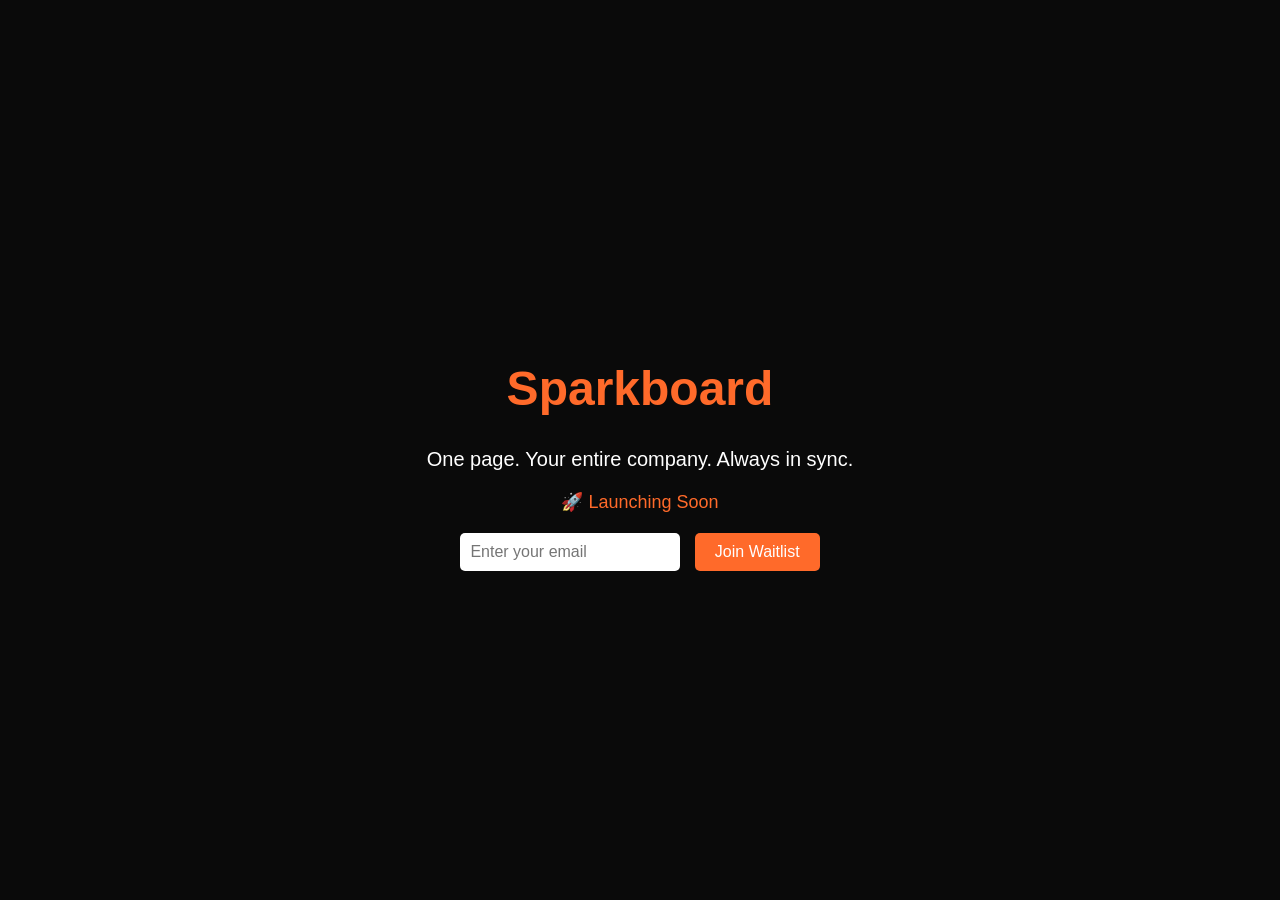
==== index.html @ 90f15344 "Add files via upload" ====
<!DOCTYPE html>
<html lang="en">
<head>
  <meta charset="UTF-8" />
  <meta name="viewport" content="width=device-width, initial-scale=1.0"/>
  <title>Sparkboard - Coming Soon</title>
  <link rel="stylesheet" href="style.css" />
</head>
<body>
  <div class="container">
    <h1>Sparkboard</h1>
    <p class="tagline">One page. Your entire company. Always in sync.</p>

    <div class="launch">🚀 Launching Soon</div>

    <form id="emailForm">
      <input type="email" id="email" placeholder="Enter your email" required />
      <button type="submit">Join Waitlist</button>
    </form>

    <p id="successMsg" class="hidden">You're on the list 🎉</p>
  </div>

  <script src="script.js"></script>
</body>
</html>
---- style.css ----
body {
  margin: 0;
  font-family: Arial, sans-serif;
  background: #0a0a0a;
  color: white;
  display: flex;
  justify-content: center;
  align-items: center;
  height: 100vh;
}

.container {
  text-align: center;
}

h1 {
  color: #ff6a2a;
  font-size: 48px;
}

.tagline {
  font-size: 20px;
  margin-bottom: 20px;
}

.launch {
  margin: 20px 0;
  font-size: 18px;
  color: #ff6a2a;
}

form {
  margin-top: 20px;
}

input {
  padding: 10px;
  font-size: 16px;
  border: none;
  border-radius: 5px;
  margin-right: 10px;
}

button {
  padding: 10px 20px;
  font-size: 16px;
  background: #ff6a2a;
  border: none;
  border-radius: 5px;
  color: white;
  cursor: pointer;
}

button:hover {
  opacity: 0.9;
}

.hidden {
  display: none;
}
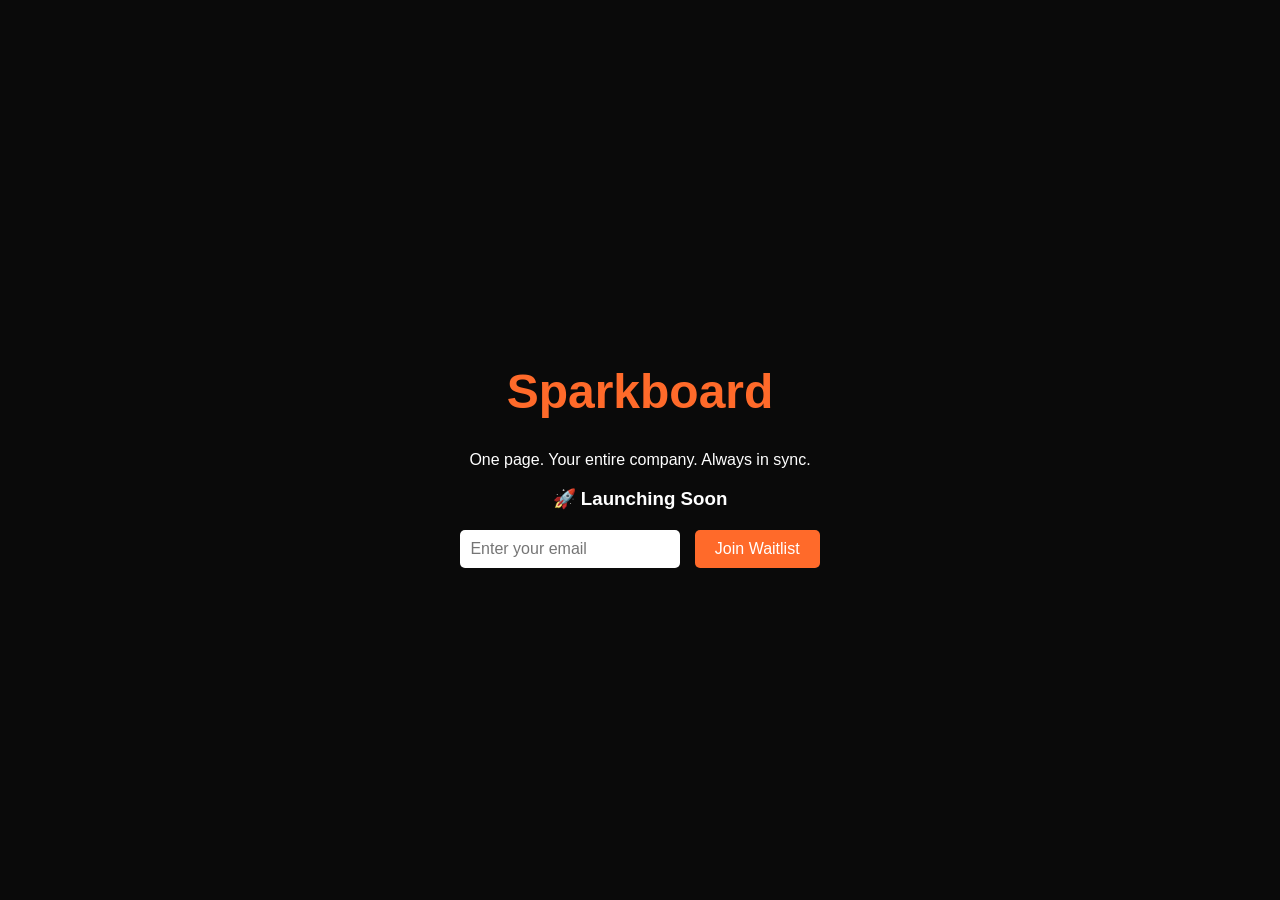
==== commit f6700c45: "Update index.html" ====
--- a/index.html
+++ b/index.html
@@ -1,17 +1,17 @@
 <!DOCTYPE html>
 <html lang="en">
 <head>
-  <meta charset="UTF-8" />
-  <meta name="viewport" content="width=device-width, initial-scale=1.0"/>
-  <title>Sparkboard - Coming Soon</title>
-  <link rel="stylesheet" href="style.css" />
+  <meta charset="UTF-8">
+  <title>Sparkboard</title>
+  <link rel="stylesheet" href="style.css">
 </head>
 <body>
+
   <div class="container">
     <h1>Sparkboard</h1>
-    <p class="tagline">One page. Your entire company. Always in sync.</p>
+    <p>One page. Your entire company. Always in sync.</p>
 
-    <div class="launch">🚀 Launching Soon</div>
+    <h3>🚀 Launching Soon</h3>
 
     <form id="emailForm">
       <input type="email" id="email" placeholder="Enter your email" required />
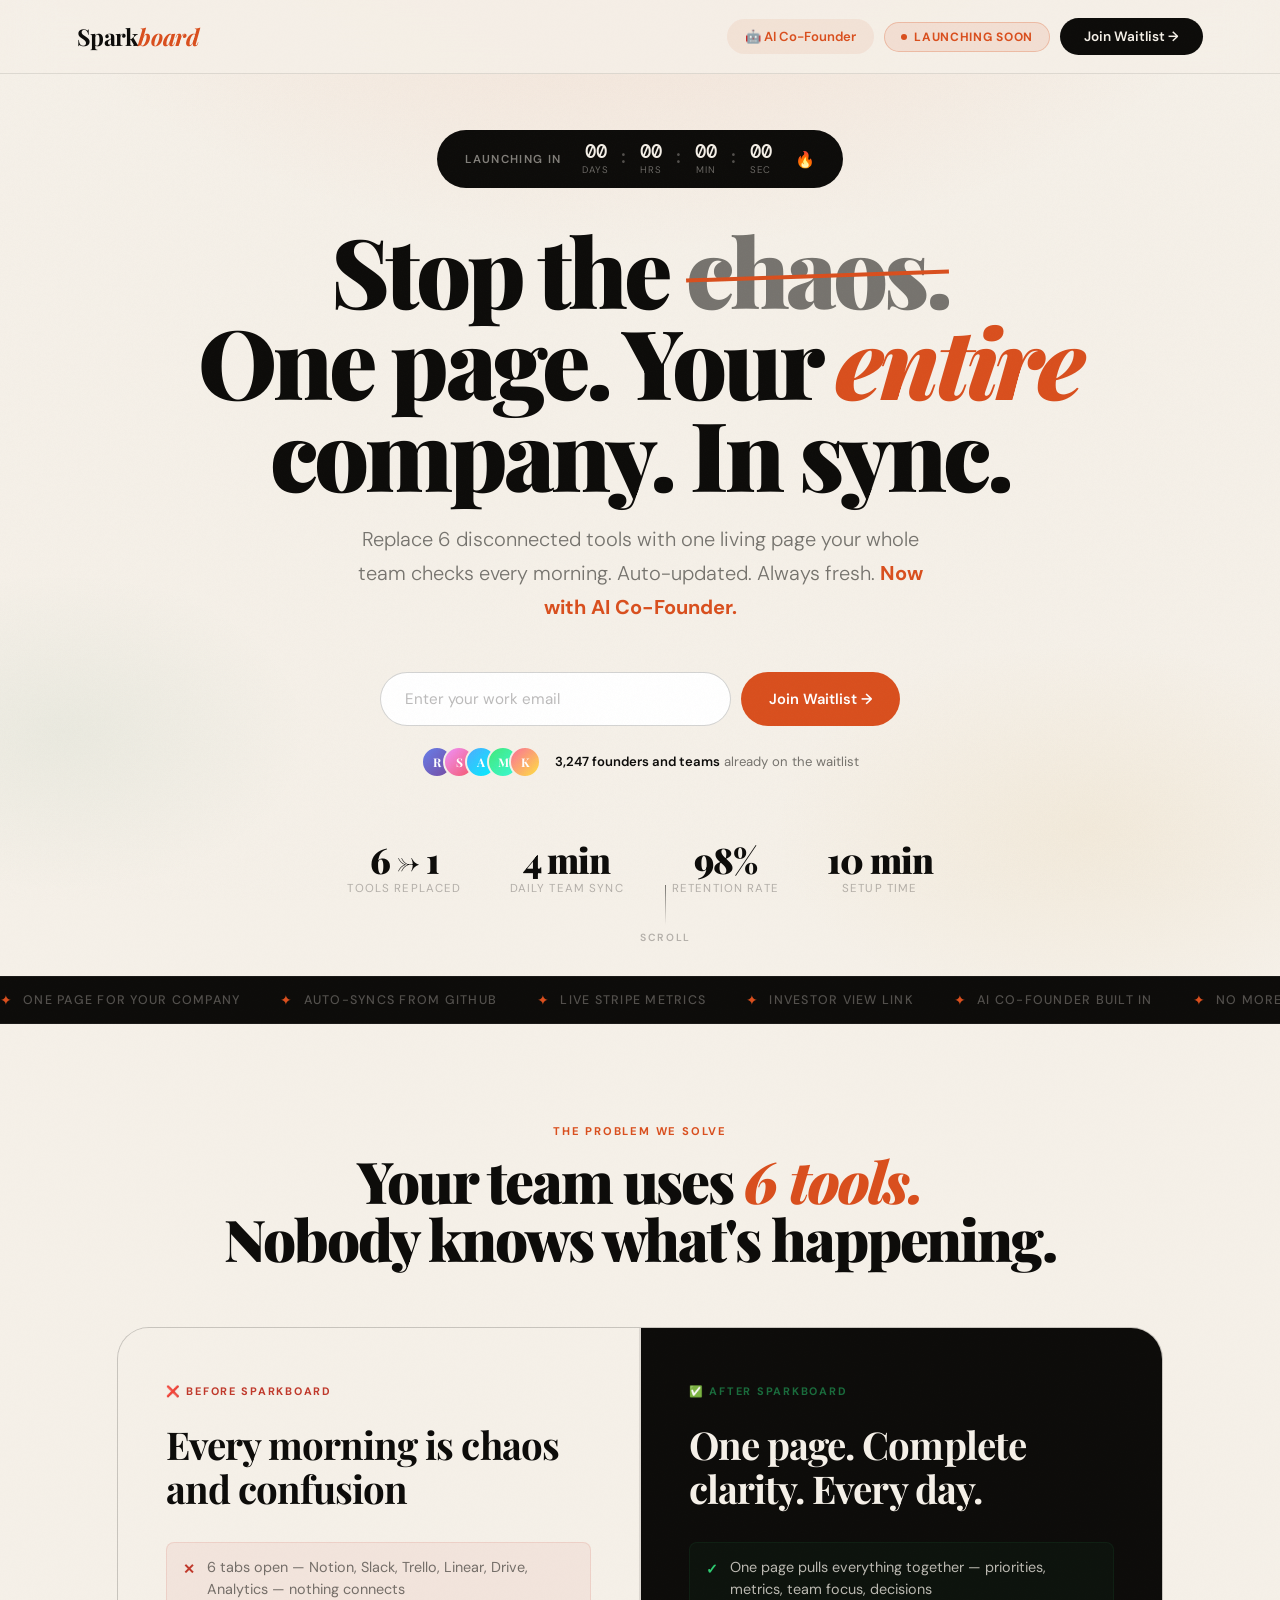
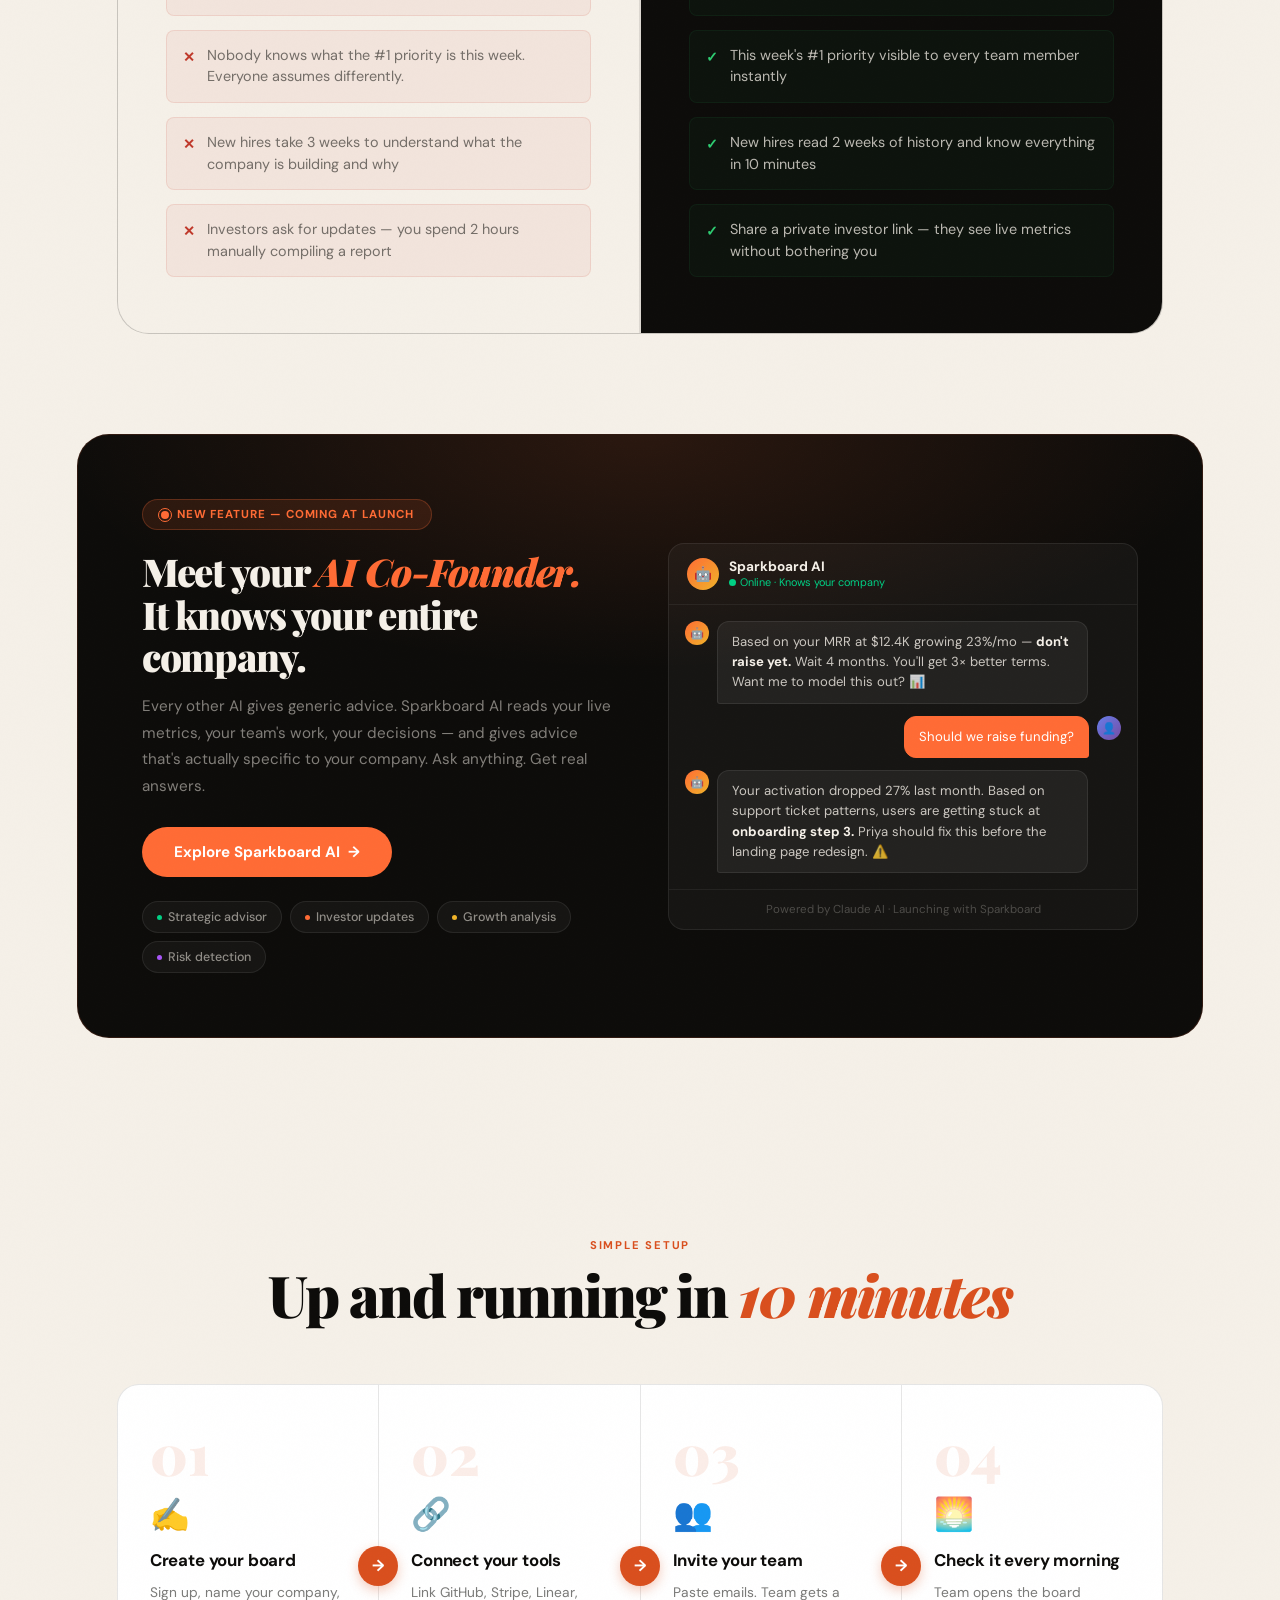
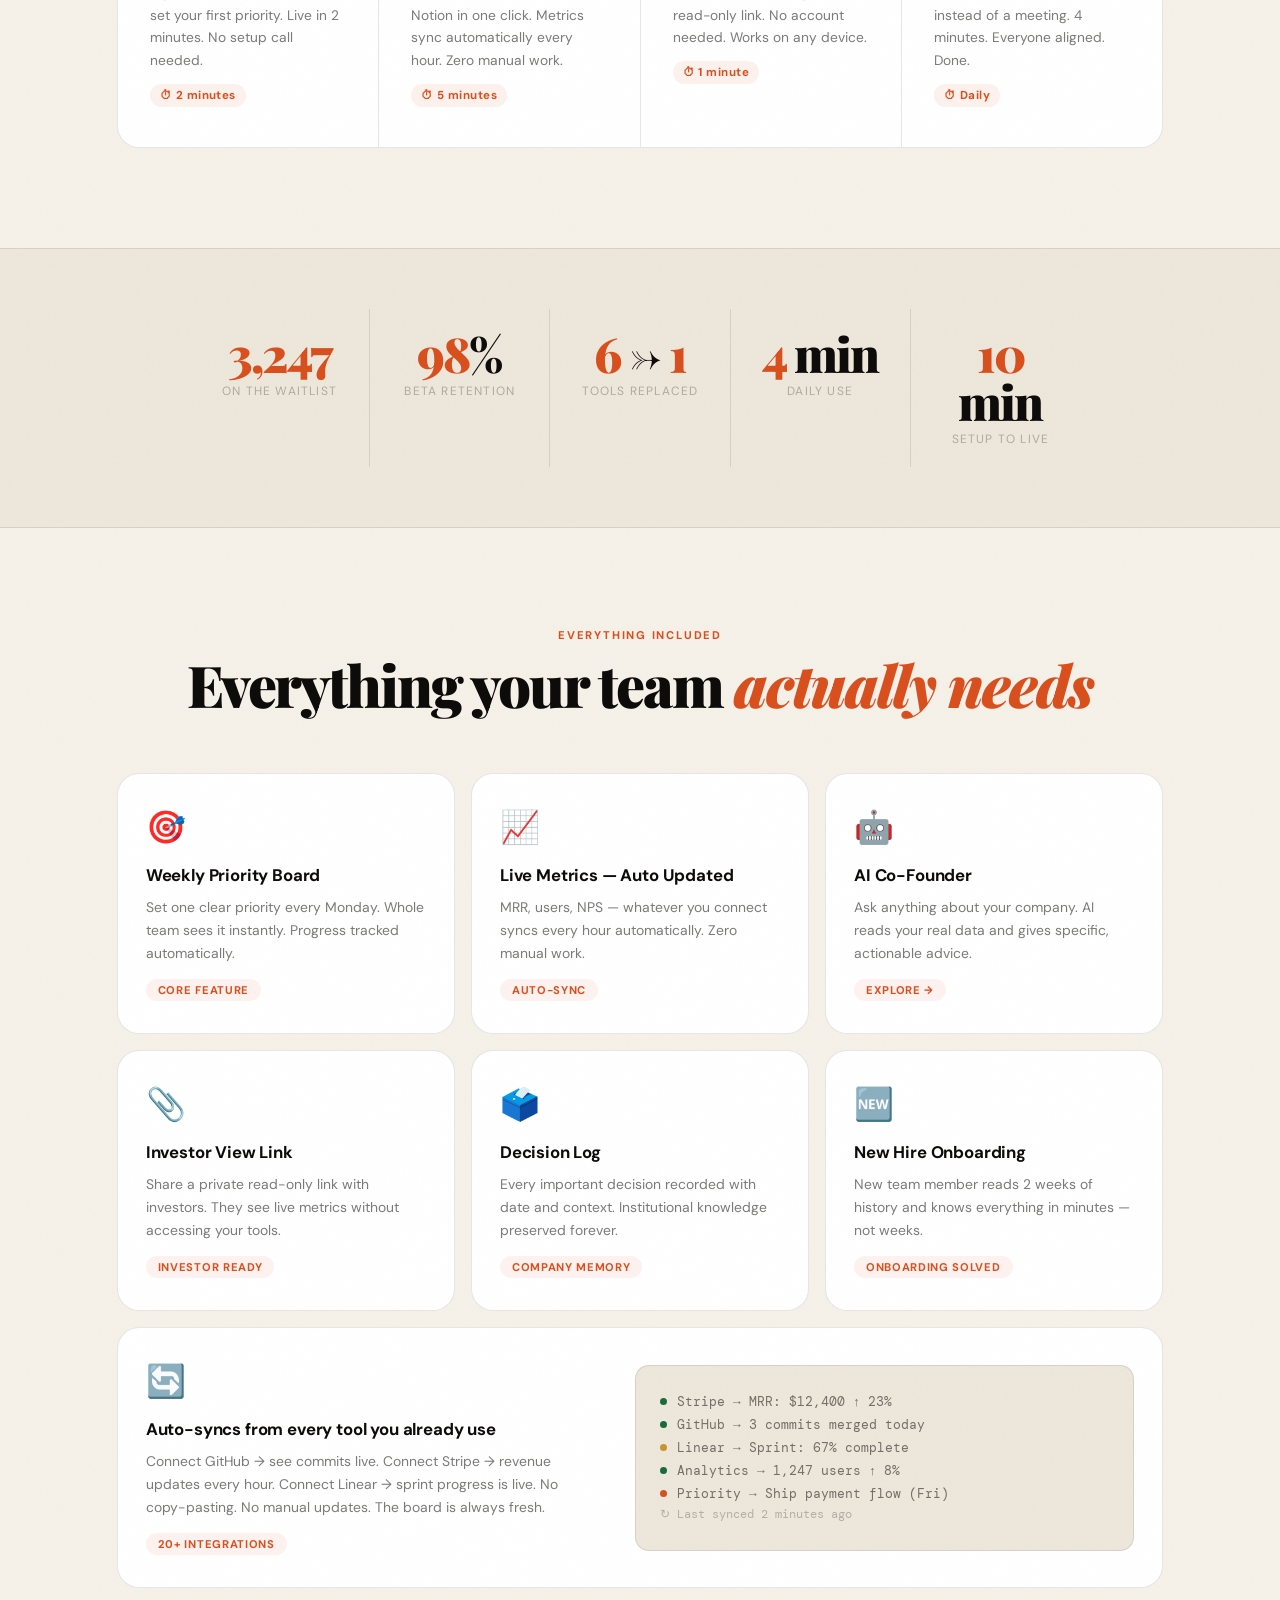
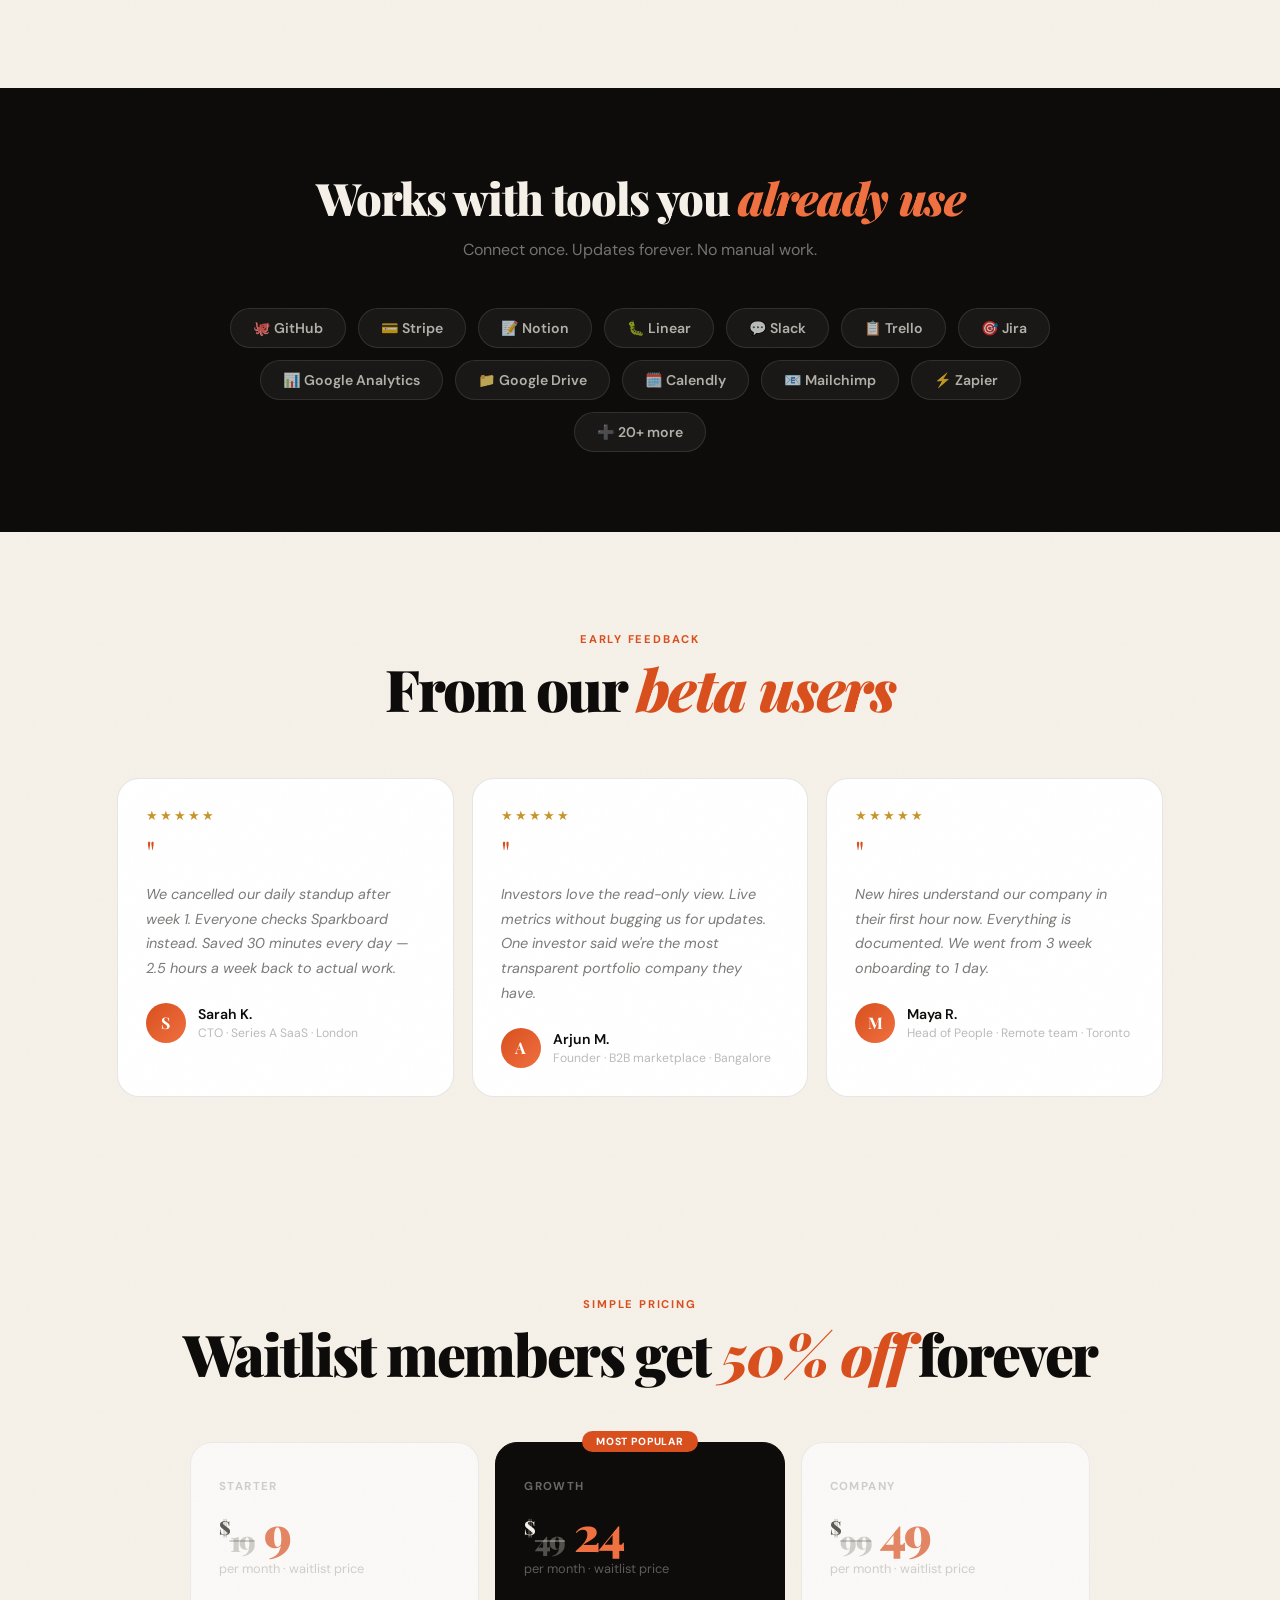
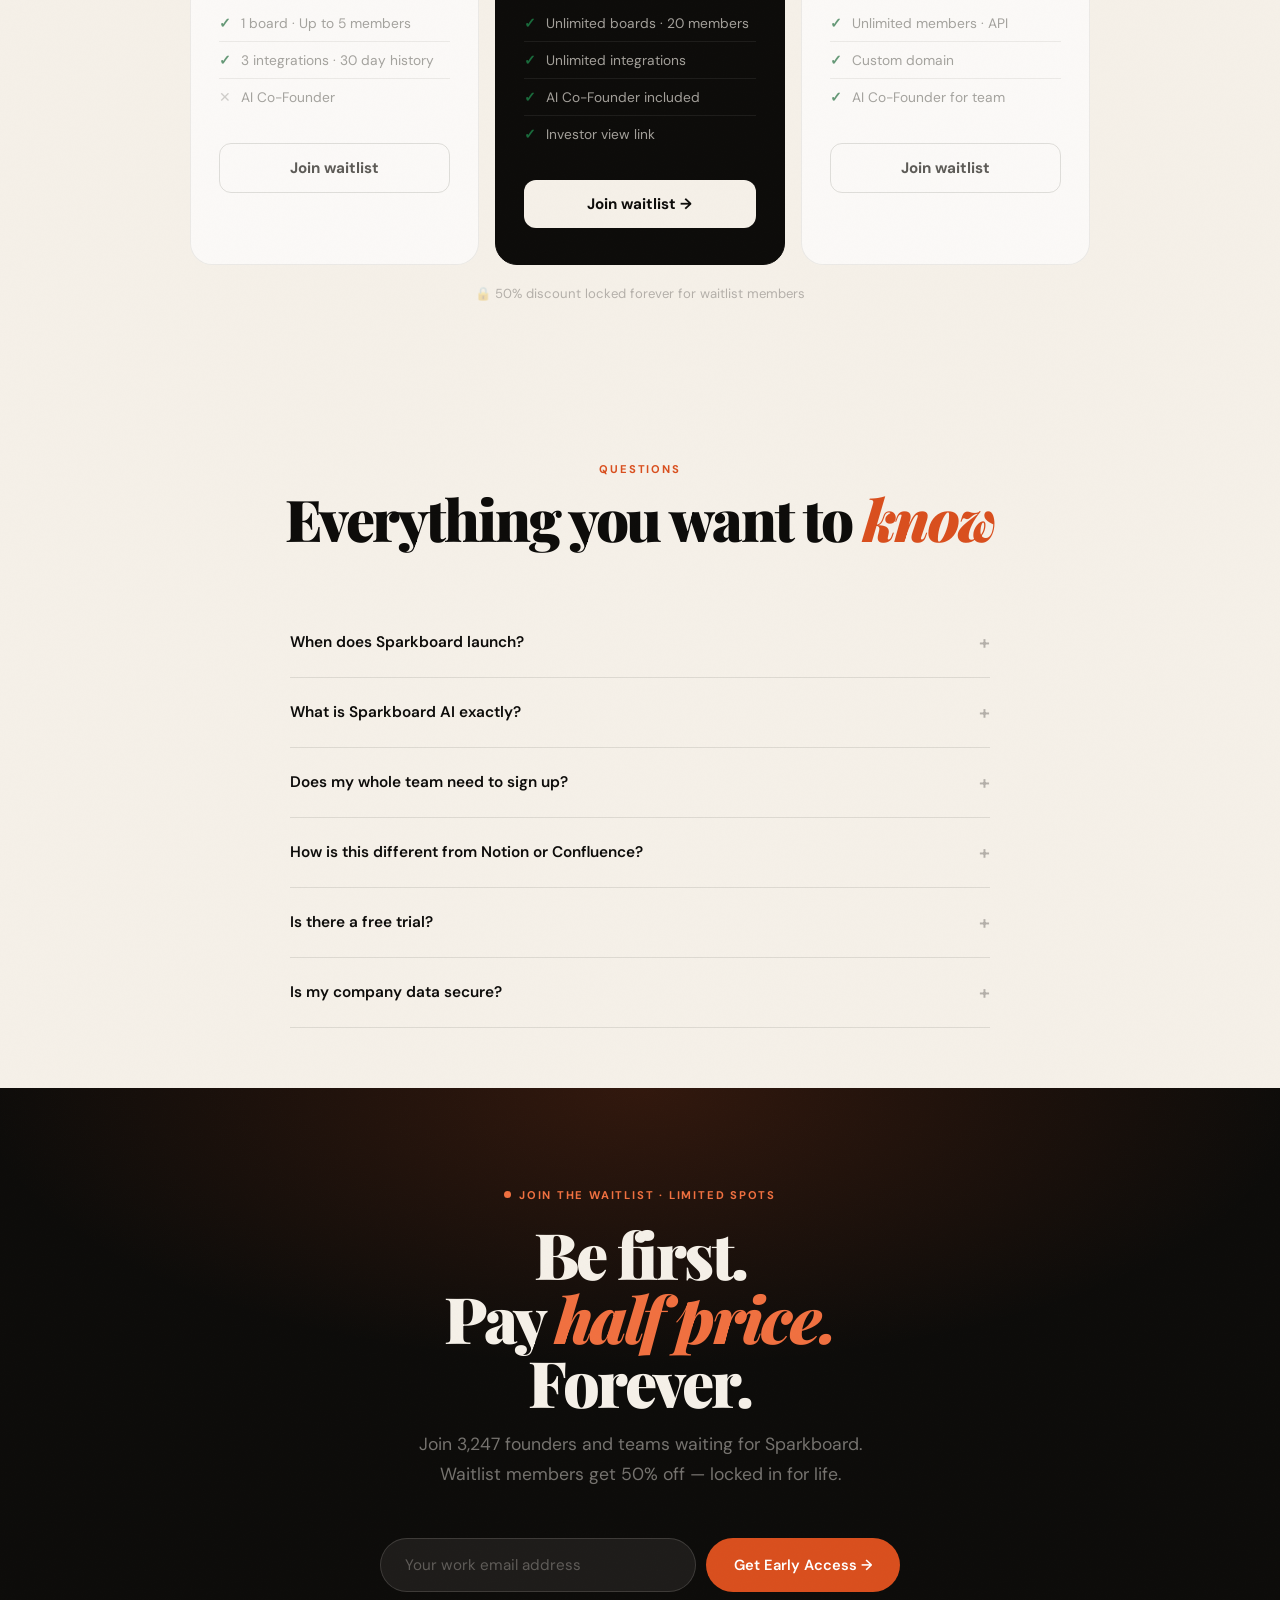
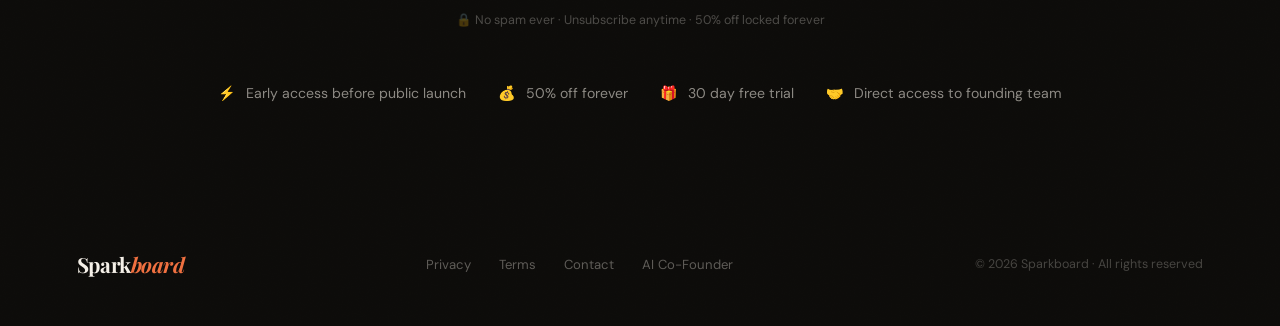
==== commit 92e1ae64: "Add files via upload" ====
--- a/index.html
+++ b/index.html
@@ -1,26 +1,1386 @@
 <!DOCTYPE html>
 <html lang="en">
 <head>
-  <meta charset="UTF-8">
-  <title>Sparkboard</title>
-  <link rel="stylesheet" href="style.css">
+<meta charset="UTF-8">
+<meta name="viewport" content="width=device-width, initial-scale=1.0">
+<title>Sparkboard — One Page. Your Entire Company. Always in Sync.</title>
+<meta name="description" content="Replace your 6-tool morning chaos with one living company page + AI Co-Founder. Join 3,200+ teams on the waitlist.">
+<link href="https://fonts.googleapis.com/css2?family=Playfair+Display:ital,wght@0,400;0,700;0,900;1,400;1,700&family=Syne:wght@400;600;700;800&family=DM+Sans:ital,wght@0,300;0,400;0,500;0,600;1,300&family=DM+Mono:wght@400;500&family=Epilogue:ital,wght@0,300;0,400;0,500;0,600;1,400&display=swap" rel="stylesheet">
+<style>
+
+/* ══════════════════════════════════════
+   GLOBAL RESET + VARIABLES
+══════════════════════════════════════ */
+*, *::before, *::after { margin:0; padding:0; box-sizing:border-box; }
+html { scroll-behavior:smooth; font-size:16px; }
+
+:root {
+  /* MAIN PAGE PALETTE */
+  --ink:#0d0c0a; --ink2:rgba(13,12,10,0.55); --ink3:rgba(13,12,10,0.28);
+  --cream:#f5f0e8; --warm:#ede7db; --warm2:#e4dcd0;
+  --fire:#d94f1e; --fire2:#f07040;
+  --gold:#c8952a; --gold2:#e8b84b; --green:#1a6b3c;
+  --surface:#ffffff; --border:rgba(13,12,10,0.1); --border2:rgba(13,12,10,0.18);
+  --r-sm:8px; --r-md:14px; --r-lg:22px; --r-xl:32px;
+  /* AI PAGE PALETTE */
+  --ai-bg:#080810; --ai-surface:#0f0f1a; --ai-surface2:#161624;
+  --ai-border:rgba(255,255,255,0.07); --ai-border2:rgba(255,255,255,0.13);
+  --ai-text:#f0ece8; --ai-text2:rgba(240,236,232,0.55); --ai-text3:rgba(240,236,232,0.28);
+  --orange:#ff6b35; --orange2:#ff8c5a;
+  --ai-gold:#f0b429; --ai-green:#00d084; --ai-blue:#4d9fff;
+  --ai-red:#ff4d6d; --purple:#a855f7;
+}
+
+body {
+  font-family:'DM Sans',sans-serif;
+  overflow-x:hidden; -webkit-font-smoothing:antialiased;
+}
+
+/* ══════════════════════════════════════
+   PAGE SYSTEM — show/hide pages
+══════════════════════════════════════ */
+.page { display:none; }
+.page.active { display:block; }
+
+/* PAGE TRANSITIONS */
+.page { animation:pageIn 0.35s ease both; }
+@keyframes pageIn { from{opacity:0;transform:translateY(10px)} to{opacity:1;transform:translateY(0)} }
+
+/* ══════════════════════════════════════
+   SHARED GRAIN OVERLAY
+══════════════════════════════════════ */
+#grain {
+  position:fixed; inset:0; pointer-events:none; z-index:9999; opacity:0.3;
+  background-image:url("data:image/svg+xml,%3Csvg xmlns='http://www.w3.org/2000/svg' width='200' height='200'%3E%3Cfilter id='n'%3E%3CfeTurbulence type='fractalNoise' baseFrequency='0.85' numOctaves='4' stitchTiles='stitch'/%3E%3C/filter%3E%3Crect width='200' height='200' filter='url(%23n)' opacity='0.04'/%3E%3C/svg%3E");
+}
+
+/* ══════════════════════════════════════
+   SHARED NAV BASE
+══════════════════════════════════════ */
+nav {
+  position:fixed; top:0; width:100%; z-index:200;
+  padding:18px 6%;
+  display:flex; justify-content:space-between; align-items:center;
+  backdrop-filter:blur(24px);
+}
+
+/* MAIN PAGE NAV */
+#mainNav {
+  background:rgba(245,240,232,0.88);
+  border-bottom:1px solid var(--border);
+}
+.logo-main {
+  font-family:'Playfair Display',serif;
+  font-size:1.45rem; font-weight:700;
+  letter-spacing:-0.02em; color:var(--ink);
+  cursor:pointer; text-decoration:none;
+}
+.logo-main em { font-style:italic; color:var(--fire); }
+.nav-right-main { display:flex; gap:10px; align-items:center; }
+.nav-tag {
+  display:flex; align-items:center; gap:7px;
+  background:rgba(217,79,30,0.1); border:1px solid rgba(217,79,30,0.25);
+  color:var(--fire); padding:6px 16px; border-radius:100px;
+  font-size:0.75rem; font-weight:700; letter-spacing:0.06em; text-transform:uppercase;
+}
+.nav-dot { width:6px; height:6px; border-radius:50%; background:var(--fire); animation:pulse 2s infinite; }
+.nav-ai-link {
+  display:flex; align-items:center; gap:7px;
+  background:rgba(217,79,30,0.08); border:1px solid rgba(217,79,30,0.2);
+  color:var(--fire); padding:9px 18px; border-radius:100px;
+  font-size:0.82rem; font-weight:600; cursor:pointer;
+  transition:all 0.2s; border:none; font-family:'DM Sans',sans-serif;
+}
+.nav-ai-link:hover { background:rgba(217,79,30,0.15); }
+.nav-cta-btn {
+  background:var(--ink); color:var(--cream);
+  padding:10px 24px; border-radius:100px;
+  font-size:0.85rem; font-weight:600;
+  cursor:pointer; border:none; transition:all 0.22s;
+  font-family:'DM Sans',sans-serif;
+}
+.nav-cta-btn:hover { background:var(--fire); transform:translateY(-1px); }
+
+/* AI PAGE NAV */
+#aiNav {
+  background:rgba(8,8,16,0.88);
+  border-bottom:1px solid var(--ai-border);
+}
+.logo-ai {
+  font-family:'Syne',sans-serif; font-weight:800;
+  font-size:1.3rem; letter-spacing:-0.02em;
+  color:var(--ai-text); cursor:pointer;
+}
+.logo-ai em { font-style:normal; color:var(--orange); }
+.nav-ai-badge {
+  display:flex; align-items:center; gap:8px;
+  font-size:0.72rem; font-weight:700; text-transform:uppercase;
+  letter-spacing:0.1em; color:var(--orange);
+}
+.ai-pulse { width:8px; height:8px; border-radius:50%; background:var(--orange); position:relative; }
+.ai-pulse::after { content:''; position:absolute; inset:-3px; border-radius:50%; border:1px solid var(--orange); animation:ripple 1.5s infinite; }
+.nav-back-btn {
+  background:rgba(255,255,255,0.06); border:1px solid var(--ai-border2);
+  color:var(--ai-text2); padding:9px 20px; border-radius:100px;
+  font-size:0.82rem; font-weight:600; cursor:pointer;
+  transition:all 0.2s; font-family:'DM Sans',sans-serif;
+}
+.nav-back-btn:hover { color:var(--ai-text); border-color:rgba(255,255,255,0.25); }
+
+/* SHARED ANIMATIONS */
+@keyframes pulse { 0%,100%{opacity:1;transform:scale(1)} 50%{opacity:0.4;transform:scale(0.65)} }
+@keyframes ripple { 0%{transform:scale(1);opacity:0.8} 100%{transform:scale(2.5);opacity:0} }
+@keyframes fadeUp { from{opacity:0;transform:translateY(22px)} to{opacity:1;transform:translateY(0)} }
+@keyframes scroll { to{transform:translateX(-50%)} }
+@keyframes bounce { 0%,60%,100%{transform:translateY(0)} 30%{transform:translateY(-6px)} }
+@keyframes pulse2 { 0%,100%{opacity:1;transform:scale(1)} 50%{opacity:0.4;transform:scale(0.7)} }
+@keyframes scrollDown { 0%{transform:scaleY(0);transform-origin:top} 50%{transform:scaleY(1);transform-origin:top} 51%{transform:scaleY(1);transform-origin:bottom} 100%{transform:scaleY(0);transform-origin:bottom} }
+
+/* REVEAL */
+.reveal { opacity:0; transform:translateY(18px); transition:opacity 0.6s ease,transform 0.6s ease; }
+.reveal.in { opacity:1; transform:translateY(0); }
+
+/* TOAST */
+#toast {
+  position:fixed; bottom:28px; left:50%;
+  transform:translateX(-50%) translateY(80px);
+  padding:12px 24px; border-radius:100px;
+  font-size:0.87rem; font-weight:600;
+  z-index:700; transition:transform 0.4s cubic-bezier(0.34,1.56,0.64,1);
+  white-space:nowrap; pointer-events:none;
+}
+#toast.show { transform:translateX(-50%) translateY(0); }
+#toast.main-toast { background:var(--ink); color:var(--cream); border:1px solid rgba(255,255,255,0.1); }
+#toast.ai-toast { background:var(--ai-surface2); color:var(--ai-text); border:1px solid var(--ai-border2); }
+
+/* ══════════════════════════════════════
+   ██ MAIN PAGE STYLES
+══════════════════════════════════════ */
+#mainPage { background:var(--cream); color:var(--ink); }
+
+/* NOISE */
+#mainPage::before { content:''; position:fixed; inset:0; pointer-events:none; z-index:100; opacity:0.28; background-image:url("data:image/svg+xml,%3Csvg xmlns='http://www.w3.org/2000/svg' width='256' height='256'%3E%3Cfilter id='n'%3E%3CfeTurbulence type='fractalNoise' baseFrequency='0.9' numOctaves='4' stitchTiles='stitch'/%3E%3C/filter%3E%3Crect width='256' height='256' filter='url(%23n)' opacity='0.045'/%3E%3C/svg%3E"); }
+
+/* HERO */
+.m-hero { min-height:100vh; padding:130px 6% 80px; display:flex; flex-direction:column; justify-content:center; align-items:center; text-align:center; position:relative; overflow:hidden; }
+.m-hero-bg { position:absolute; inset:0; pointer-events:none; background:radial-gradient(ellipse 75% 55% at 50% -10%,rgba(217,79,30,0.1) 0%,transparent 65%),radial-gradient(ellipse 45% 35% at 85% 85%,rgba(200,149,42,0.07) 0%,transparent 55%),radial-gradient(ellipse 35% 30% at 5% 75%,rgba(26,107,60,0.05) 0%,transparent 55%); }
+.countdown-banner { display:inline-flex; align-items:center; gap:20px; background:var(--ink); color:var(--cream); padding:12px 28px; border-radius:100px; margin-bottom:36px; animation:fadeUp 0.5s ease both; position:relative; z-index:2; }
+.cb-label { font-size:0.72rem; text-transform:uppercase; letter-spacing:0.12em; font-weight:600; color:rgba(245,240,232,0.5); }
+.cb-timer { display:flex; align-items:center; gap:8px; }
+.cb-unit { text-align:center; }
+.cb-num { font-family:'DM Mono',monospace; font-size:1.2rem; font-weight:500; color:var(--cream); line-height:1; min-width:28px; }
+.cb-lbl { font-size:0.6rem; text-transform:uppercase; letter-spacing:0.1em; color:rgba(245,240,232,0.4); margin-top:2px; }
+.cb-colon { font-size:1.1rem; color:rgba(245,240,232,0.3); font-family:'DM Mono',monospace; margin-top:-4px; }
+.m-hero h1 { font-family:'Playfair Display',serif; font-size:clamp(3rem,7.5vw,7.5rem); font-weight:900; line-height:0.95; letter-spacing:-0.04em; max-width:1000px; margin-bottom:24px; animation:fadeUp 0.5s 0.1s ease both; position:relative; z-index:2; }
+.m-hero h1 em { font-style:italic; color:var(--fire); }
+.m-hero h1 .strike { position:relative; color:var(--ink2); display:inline-block; }
+.m-hero h1 .strike::after { content:''; position:absolute; left:0; right:0; top:55%; height:4px; background:var(--fire); transform:rotate(-2deg); }
+.m-hero-sub { font-size:clamp(1rem,1.8vw,1.25rem); color:var(--ink2); max-width:580px; line-height:1.7; margin-bottom:48px; font-weight:300; animation:fadeUp 0.5s 0.2s ease both; position:relative; z-index:2; }
+.wf-row { display:flex; gap:10px; max-width:520px; width:100%; animation:fadeUp 0.5s 0.3s ease both; position:relative; z-index:2; margin-bottom:20px; }
+.wf-input { flex:1; background:var(--surface); border:1.5px solid var(--border2); border-radius:100px; padding:16px 24px; font-size:0.95rem; font-family:'DM Sans',sans-serif; color:var(--ink); outline:none; transition:all 0.2s; }
+.wf-input:focus { border-color:var(--fire); box-shadow:0 0 0 3px rgba(217,79,30,0.1); }
+.wf-input::placeholder { color:var(--ink3); }
+.wf-btn { background:var(--fire); color:white; border:none; padding:16px 28px; border-radius:100px; font-size:0.92rem; font-weight:600; cursor:pointer; font-family:'DM Sans',sans-serif; white-space:nowrap; transition:all 0.22s; }
+.wf-btn:hover { background:var(--fire2); transform:translateY(-1px); box-shadow:0 8px 24px rgba(217,79,30,0.3); }
+.m-social-proof { display:flex; align-items:center; gap:14px; animation:fadeUp 0.5s 0.4s ease both; position:relative; z-index:2; }
+.avs { display:flex; }
+.av-sm { width:32px; height:32px; border-radius:50%; border:2px solid var(--cream); margin-left:-10px; display:flex; align-items:center; justify-content:center; font-size:0.75rem; font-weight:700; color:white; font-family:'Playfair Display',serif; }
+.av-sm:first-child { margin-left:0; }
+.av1{background:linear-gradient(135deg,#667eea,#764ba2)} .av2{background:linear-gradient(135deg,#f093fb,#f5576c)} .av3{background:linear-gradient(135deg,#4facfe,#00f2fe)} .av4{background:linear-gradient(135deg,#43e97b,#38f9d7)} .av5{background:linear-gradient(135deg,#fa709a,#fee140)}
+.proof-txt { font-size:0.82rem; color:var(--ink2); }
+.proof-txt strong { color:var(--ink); font-weight:600; }
+.m-stats { display:flex; gap:48px; margin-top:64px; animation:fadeUp 0.5s 0.45s ease both; position:relative; z-index:2; }
+.ms { text-align:center; }
+.ms-num { font-family:'Playfair Display',serif; font-size:2.2rem; font-weight:900; color:var(--ink); line-height:1; letter-spacing:-0.03em; }
+.ms-lbl { font-size:0.72rem; color:var(--ink3); text-transform:uppercase; letter-spacing:0.1em; margin-top:4px; }
+.scroll-hint { position:absolute; bottom:32px; left:50%; transform:translateX(-50%); display:flex; flex-direction:column; align-items:center; gap:6px; animation:fadeUp 0.5s 0.6s ease both; z-index:2; }
+.scroll-line { width:1px; height:40px; background:linear-gradient(to bottom,var(--ink2),transparent); animation:scrollDown 2s ease infinite; }
+.scroll-lbl { font-size:0.65rem; text-transform:uppercase; letter-spacing:0.16em; color:var(--ink3); font-weight:600; }
+
+/* MARQUEE */
+.marquee-section { background:var(--ink); overflow:hidden; padding:14px 0; border-top:1px solid rgba(255,255,255,0.06); border-bottom:1px solid rgba(255,255,255,0.06); }
+.marquee-track { display:flex; gap:40px; width:max-content; animation:scroll 28s linear infinite; }
+.marquee-item { display:flex; align-items:center; gap:10px; white-space:nowrap; color:rgba(245,240,232,0.3); font-size:0.78rem; font-weight:500; text-transform:uppercase; letter-spacing:0.1em; }
+.marquee-sep { color:var(--fire); font-size:0.9rem; }
+
+/* SECTION HELPERS */
+.m-section { padding:100px 6%; max-width:1200px; margin:0 auto; }
+.m-eyebrow { font-size:0.7rem; text-transform:uppercase; letter-spacing:0.16em; color:var(--fire); font-weight:700; margin-bottom:14px; text-align:center; }
+.m-title { font-family:'Playfair Display',serif; font-size:clamp(2rem,4.5vw,3.8rem); font-weight:900; letter-spacing:-0.035em; line-height:1.0; text-align:center; margin-bottom:60px; }
+.m-title em { font-style:italic; color:var(--fire); }
+
+/* AI SPOTLIGHT CARD — on main page */
+.ai-spotlight {
+  background:var(--ink); border-radius:var(--r-xl);
+  padding:64px; position:relative; overflow:hidden;
+  margin:0 6% 100px;
+  border:1px solid rgba(255,107,53,0.15);
+}
+.ai-spotlight::before { content:''; position:absolute; inset:0; background:radial-gradient(ellipse 80% 60% at 50% 0%,rgba(255,107,53,0.12) 0%,transparent 65%); pointer-events:none; }
+.ai-spotlight-grid { display:grid; grid-template-columns:1fr 1fr; gap:56px; align-items:center; position:relative; z-index:2; }
+.ai-sp-left {}
+.ai-sp-tag { display:inline-flex; align-items:center; gap:8px; background:rgba(255,107,53,0.12); border:1px solid rgba(255,107,53,0.25); color:var(--orange); padding:7px 18px; border-radius:100px; font-size:0.72rem; font-weight:700; text-transform:uppercase; letter-spacing:0.08em; margin-bottom:20px; }
+.ai-sp-title { font-family:'Playfair Display',serif; font-size:clamp(1.8rem,3vw,2.8rem); font-weight:900; color:var(--cream); letter-spacing:-0.03em; line-height:1.1; margin-bottom:16px; }
+.ai-sp-title em { font-style:italic; color:var(--orange); }
+.ai-sp-desc { font-size:0.95rem; color:rgba(245,240,232,0.5); line-height:1.75; margin-bottom:28px; }
+.ai-sp-btn { background:var(--orange); color:white; border:none; padding:15px 32px; border-radius:100px; font-size:0.95rem; font-weight:700; cursor:pointer; font-family:'DM Sans',sans-serif; transition:all 0.22s; display:inline-flex; align-items:center; gap:8px; }
+.ai-sp-btn:hover { background:var(--orange2); transform:translateY(-2px); box-shadow:0 12px 32px rgba(255,107,53,0.3); }
+.ai-sp-right {}
+.ai-sp-chat { background:rgba(255,255,255,0.04); border:1px solid rgba(255,255,255,0.08); border-radius:16px; overflow:hidden; }
+.ai-sp-chat-head { padding:14px 18px; border-bottom:1px solid rgba(255,255,255,0.06); display:flex; align-items:center; gap:10px; }
+.ai-sp-av { width:32px; height:32px; border-radius:50%; background:linear-gradient(135deg,var(--orange),var(--ai-gold)); display:flex; align-items:center; justify-content:center; font-size:0.9rem; flex-shrink:0; }
+.ai-sp-name { font-size:0.85rem; font-weight:700; color:var(--cream); }
+.ai-sp-online { font-size:0.68rem; color:var(--ai-green); display:flex; align-items:center; gap:4px; }
+.ai-sp-chat-body { padding:16px; display:flex; flex-direction:column; gap:12px; }
+.ai-sp-msg { display:flex; gap:8px; align-items:flex-start; }
+.ai-sp-msg.user { flex-direction:row-reverse; }
+.ai-sp-msg-av { width:24px; height:24px; border-radius:50%; display:flex; align-items:center; justify-content:center; font-size:0.7rem; flex-shrink:0; background:linear-gradient(135deg,var(--orange),var(--ai-gold)); }
+.ai-sp-msg-av.u { background:linear-gradient(135deg,#667eea,#764ba2); }
+.ai-sp-bubble { background:rgba(255,255,255,0.06); border:1px solid rgba(255,255,255,0.08); border-radius:12px 12px 12px 3px; padding:10px 14px; font-size:0.82rem; color:rgba(245,240,232,0.8); line-height:1.55; max-width:85%; }
+.ai-sp-bubble.user { background:var(--orange); border-color:var(--orange); border-radius:12px 12px 3px 12px; color:white; }
+.ai-sp-bubble strong { color:var(--cream); }
+.ai-sp-footer { padding:12px 18px; border-top:1px solid rgba(255,255,255,0.06); text-align:center; font-size:0.72rem; color:rgba(245,240,232,0.25); }
+.ai-sp-caps { display:flex; flex-wrap:wrap; gap:8px; margin-top:24px; }
+.ai-sp-cap { display:flex; align-items:center; gap:6px; background:rgba(255,255,255,0.04); border:1px solid rgba(255,255,255,0.08); padding:7px 14px; border-radius:100px; font-size:0.78rem; color:rgba(245,240,232,0.55); font-weight:500; }
+.ai-sp-cap-dot { width:5px; height:5px; border-radius:50%; }
+
+/* PROBLEM/SOLUTION SPLIT */
+.split-section { display:grid; grid-template-columns:1fr 1fr; gap:2px; background:var(--border); border:1px solid var(--border); border-radius:var(--r-xl); overflow:hidden; }
+.split-side { background:var(--cream); padding:56px 48px; }
+.split-side.dark { background:var(--ink); }
+.split-label { font-size:0.68rem; text-transform:uppercase; letter-spacing:0.16em; font-weight:700; margin-bottom:24px; display:flex; align-items:center; gap:8px; }
+.sl-bad { color:#c0392b; } .sl-good { color:#1a6b3c; }
+.split-title { font-family:'Playfair Display',serif; font-size:clamp(1.6rem,3vw,2.4rem); font-weight:700; letter-spacing:-0.025em; line-height:1.15; margin-bottom:32px; color:var(--ink); }
+.split-side.dark .split-title { color:var(--cream); }
+.problem-list,.solution-list { display:flex; flex-direction:column; gap:14px; }
+.problem-item { display:flex; gap:12px; align-items:flex-start; padding:14px 16px; background:rgba(192,57,43,0.06); border:1px solid rgba(192,57,43,0.12); border-radius:var(--r-sm); font-size:0.9rem; color:var(--ink2); line-height:1.5; }
+.pi-x { color:#c0392b; flex-shrink:0; font-weight:700; margin-top:2px; }
+.solution-item { display:flex; gap:12px; align-items:flex-start; padding:14px 16px; background:rgba(26,107,60,0.08); border:1px solid rgba(26,107,60,0.15); border-radius:var(--r-sm); font-size:0.9rem; color:rgba(245,240,232,0.75); line-height:1.5; }
+.si-check { color:#2ecc71; flex-shrink:0; font-weight:700; margin-top:2px; }
+
+/* HOW IT WORKS STEPS */
+.steps-flow { display:flex; gap:0; align-items:stretch; max-width:1100px; margin:0 auto; }
+.step-block { flex:1; padding:40px 32px; background:var(--surface); border:1px solid var(--border); position:relative; transition:all 0.28s; }
+.step-block:first-child { border-radius:var(--r-lg) 0 0 var(--r-lg); }
+.step-block:last-child { border-radius:0 var(--r-lg) var(--r-lg) 0; }
+.step-block:not(:first-child) { border-left:none; }
+.step-block:hover { background:var(--warm); transform:translateY(-4px); box-shadow:0 16px 48px rgba(0,0,0,0.1); z-index:1; }
+.step-arrow { position:absolute; right:-20px; top:50%; transform:translateY(-50%); width:40px; height:40px; background:var(--fire); border-radius:50%; display:flex; align-items:center; justify-content:center; color:white; font-size:1rem; font-weight:bold; z-index:2; box-shadow:0 4px 12px rgba(217,79,30,0.3); }
+.step-num { font-family:'Playfair Display',serif; font-size:3.5rem; font-weight:900; color:rgba(217,79,30,0.1); line-height:1; margin-bottom:12px; }
+.step-icon { font-size:2rem; margin-bottom:14px; display:block; }
+.step-title { font-weight:700; font-size:1.05rem; margin-bottom:10px; letter-spacing:-0.01em; }
+.step-desc { font-size:0.86rem; color:var(--ink2); line-height:1.65; }
+.step-time { display:inline-block; margin-top:12px; background:rgba(217,79,30,0.08); color:var(--fire); padding:4px 10px; border-radius:100px; font-size:0.72rem; font-weight:700; letter-spacing:0.04em; }
+
+/* FEATURES */
+.features-grid { display:grid; grid-template-columns:repeat(3,1fr); gap:16px; }
+.feat-card { background:var(--surface); border:1px solid var(--border); border-radius:var(--r-lg); padding:32px 28px; transition:all 0.25s; position:relative; overflow:hidden; }
+.feat-card::before { content:''; position:absolute; top:0; left:0; right:0; height:2px; background:linear-gradient(90deg,transparent,var(--fire),transparent); opacity:0; transition:opacity 0.3s; }
+.feat-card:hover { border-color:rgba(217,79,30,0.2); transform:translateY(-4px); box-shadow:0 16px 48px rgba(0,0,0,0.08); }
+.feat-card:hover::before { opacity:1; }
+.feat-card.wide { grid-column:1/-1; display:flex; gap:40px; align-items:center; }
+.feat-icon { font-size:2rem; margin-bottom:16px; display:block; }
+.feat-title { font-weight:700; font-size:1.05rem; letter-spacing:-0.01em; margin-bottom:10px; }
+.feat-desc { font-size:0.87rem; color:var(--ink2); line-height:1.65; }
+.feat-tag { display:inline-block; margin-top:14px; background:rgba(217,79,30,0.07); color:var(--fire); padding:4px 12px; border-radius:100px; font-size:0.7rem; font-weight:700; text-transform:uppercase; letter-spacing:0.06em; }
+.feat-wide-content { flex:1; }
+.feat-wide-visual { flex:1; background:var(--warm); border-radius:var(--r-md); padding:24px; font-family:'DM Mono',monospace; font-size:0.8rem; line-height:1.8; color:var(--ink2); border:1px solid var(--border); }
+.fwv-line { display:flex; align-items:center; gap:10px; }
+.fwv-dot { width:7px; height:7px; border-radius:50%; flex-shrink:0; }
+.fwv-dot.green{background:#1a6b3c} .fwv-dot.fire{background:var(--fire)} .fwv-dot.gold{background:var(--gold)}
+
+/* INTEGRATIONS */
+.int-section { background:var(--ink); padding:80px 6%; text-align:center; overflow:hidden; }
+.int-title { font-family:'Playfair Display',serif; font-size:clamp(1.8rem,3.5vw,3rem); font-weight:900; color:var(--cream); letter-spacing:-0.03em; margin-bottom:12px; }
+.int-title em { font-style:italic; color:var(--fire2); }
+.int-sub { font-size:1rem; color:rgba(245,240,232,0.45); margin-bottom:48px; }
+.int-grid { display:flex; flex-wrap:wrap; gap:12px; justify-content:center; max-width:900px; margin:0 auto; }
+.int-chip { background:rgba(255,255,255,0.05); border:1px solid rgba(255,255,255,0.1); border-radius:100px; padding:10px 22px; display:flex; align-items:center; gap:9px; font-size:0.88rem; font-weight:600; color:rgba(245,240,232,0.7); transition:all 0.2s; }
+.int-chip:hover { background:rgba(255,255,255,0.09); border-color:rgba(217,79,30,0.4); color:var(--cream); transform:translateY(-2px); }
+
+/* TESTIMONIALS */
+.testi-grid { display:grid; grid-template-columns:repeat(3,1fr); gap:18px; }
+.testi-card { background:var(--surface); border:1px solid var(--border); border-radius:var(--r-lg); padding:28px; transition:transform 0.25s; }
+.testi-card:hover { transform:translateY(-3px); }
+.testi-quote { font-family:'Playfair Display',serif; font-size:2rem; color:var(--fire); line-height:1; margin-bottom:14px; }
+.testi-text { font-size:0.9rem; color:var(--ink2); line-height:1.72; margin-bottom:22px; font-style:italic; }
+.testi-auth { display:flex; align-items:center; gap:12px; }
+.ta-av { width:40px; height:40px; border-radius:50%; background:linear-gradient(135deg,var(--fire),var(--fire2)); display:flex; align-items:center; justify-content:center; font-family:'Playfair Display',serif; font-weight:700; color:white; font-size:1rem; flex-shrink:0; }
+.ta-name { font-weight:600; font-size:0.88rem; }
+.ta-role { font-size:0.76rem; color:var(--ink3); margin-top:2px; }
+.testi-stars { color:var(--gold); font-size:0.82rem; letter-spacing:2px; margin-bottom:12px; }
+
+/* PRICING */
+.m-pricing-grid { display:grid; grid-template-columns:repeat(3,1fr); gap:16px; max-width:900px; margin:0 auto; }
+.m-price-card { background:var(--surface); border:1.5px solid var(--border); border-radius:var(--r-lg); padding:36px 28px; position:relative; transition:transform 0.25s; }
+.m-price-card:hover { transform:translateY(-4px); }
+.m-price-card.featured { border-color:var(--ink); background:var(--ink); color:var(--cream); }
+.hot-tag { position:absolute; top:-12px; left:50%; transform:translateX(-50%); background:var(--fire); color:white; font-size:0.65rem; font-weight:800; padding:4px 14px; border-radius:100px; text-transform:uppercase; letter-spacing:0.08em; white-space:nowrap; }
+.plan-tier { font-size:0.72rem; text-transform:uppercase; letter-spacing:0.12em; font-weight:700; color:var(--ink3); margin-bottom:14px; }
+.m-price-card.featured .plan-tier { color:rgba(245,240,232,0.4); }
+.plan-price-num { font-family:'Playfair Display',serif; font-size:3rem; font-weight:900; line-height:1; letter-spacing:-0.03em; margin-bottom:4px; }
+.plan-price-num sup { font-size:1.2rem; vertical-align:super; }
+.plan-note { font-size:0.8rem; color:var(--ink3); margin-bottom:28px; }
+.m-price-card.featured .plan-note { color:rgba(245,240,232,0.35); }
+.plan-feats { list-style:none; margin-bottom:28px; }
+.plan-feat { display:flex; gap:10px; align-items:flex-start; padding:9px 0; font-size:0.86rem; color:var(--ink2); border-bottom:1px solid var(--border); }
+.m-price-card.featured .plan-feat { color:rgba(245,240,232,0.65); border-color:rgba(255,255,255,0.07); }
+.plan-feat:last-child { border:none; }
+.feat-check { color:var(--green); flex-shrink:0; font-weight:700; }
+.feat-x { color:var(--ink3); flex-shrink:0; }
+.plan-btn { width:100%; padding:14px; border-radius:12px; font-size:0.95rem; font-weight:700; cursor:pointer; font-family:'DM Sans',sans-serif; transition:all 0.22s; border:none; }
+.plan-btn-outline { background:transparent; color:var(--ink); border:1.5px solid var(--border2); }
+.plan-btn-outline:hover { border-color:var(--ink); }
+.plan-btn-fill { background:var(--fire); color:white; }
+.plan-btn-fill:hover { background:var(--fire2); box-shadow:0 8px 28px rgba(217,79,30,0.28); }
+.plan-btn-white { background:var(--cream); color:var(--ink); }
+.plan-btn-white:hover { background:white; }
+
+/* FAQ */
+.faq-wrap { max-width:700px; margin:0 auto; }
+.faq-item { border-bottom:1px solid var(--border); }
+.faq-q { width:100%; background:none; border:none; color:var(--ink); text-align:left; padding:22px 0; font-size:0.96rem; font-weight:600; cursor:pointer; display:flex; justify-content:space-between; align-items:center; gap:16px; font-family:'DM Sans',sans-serif; transition:color 0.2s; }
+.faq-q:hover { color:var(--fire); }
+.faq-plus { color:var(--ink3); font-size:1.2rem; transition:transform 0.3s; flex-shrink:0; }
+.faq-item.open .faq-plus { transform:rotate(45deg); color:var(--fire); }
+.faq-a { max-height:0; overflow:hidden; transition:max-height 0.4s ease,padding 0.3s; font-size:0.88rem; color:var(--ink2); line-height:1.7; padding:0; }
+.faq-item.open .faq-a { max-height:300px; padding-bottom:20px; }
+
+/* MAIN WAITLIST SECTION */
+.m-waitlist-section { background:var(--ink); padding:100px 6%; text-align:center; position:relative; overflow:hidden; }
+.mwl-glow { position:absolute; inset:0; background:radial-gradient(ellipse 80% 60% at 50% 0%,rgba(217,79,30,0.18) 0%,transparent 65%); pointer-events:none; }
+.mwl-eyebrow { font-size:0.7rem; text-transform:uppercase; letter-spacing:0.16em; color:var(--fire2); font-weight:700; margin-bottom:20px; position:relative; z-index:2; display:flex; align-items:center; justify-content:center; gap:8px; }
+.mwl-dot { width:7px; height:7px; border-radius:50%; background:var(--fire2); animation:pulse 2s infinite; }
+.mwl-title { font-family:'Playfair Display',serif; font-size:clamp(2.5rem,5vw,4.5rem); font-weight:900; color:var(--cream); letter-spacing:-0.04em; line-height:1.0; margin-bottom:16px; position:relative; z-index:2; }
+.mwl-title em { font-style:italic; color:var(--fire2); }
+.mwl-sub { font-size:1.1rem; color:rgba(245,240,232,0.45); margin-bottom:48px; max-width:500px; margin-left:auto; margin-right:auto; line-height:1.7; position:relative; z-index:2; }
+.mwl-form { display:flex; gap:10px; max-width:520px; margin:0 auto 20px; position:relative; z-index:2; }
+.mwl-input { flex:1; background:rgba(245,240,232,0.07); border:1.5px solid rgba(245,240,232,0.15); border-radius:100px; padding:16px 24px; font-size:0.95rem; font-family:'DM Sans',sans-serif; color:var(--cream); outline:none; transition:all 0.2s; }
+.mwl-input:focus { border-color:var(--fire2); background:rgba(245,240,232,0.1); }
+.mwl-input::placeholder { color:rgba(245,240,232,0.3); }
+.mwl-btn { background:var(--fire); color:white; border:none; padding:16px 28px; border-radius:100px; font-size:0.92rem; font-weight:600; cursor:pointer; font-family:'DM Sans',sans-serif; white-space:nowrap; transition:all 0.22s; }
+.mwl-btn:hover { background:var(--fire2); transform:translateY(-1px); box-shadow:0 8px 28px rgba(217,79,30,0.35); }
+.mwl-guarantee { font-size:0.78rem; color:rgba(245,240,232,0.28); position:relative; z-index:2; margin-bottom:56px; }
+.mwl-perks { display:flex; gap:32px; justify-content:center; flex-wrap:wrap; position:relative; z-index:2; }
+.mwl-perk { display:flex; align-items:center; gap:10px; font-size:0.88rem; color:rgba(245,240,232,0.55); }
+.mwl-perk-icon { color:var(--fire2); }
+.mwl-success { display:none; background:rgba(26,107,60,0.08); border:1px solid rgba(26,107,60,0.2); border-radius:var(--r-lg); padding:28px; max-width:520px; margin:0 auto; position:relative; z-index:2; text-align:center; }
+.mwl-success.show { display:block; animation:fadeUp 0.4s ease; }
+
+/* COUNTER */
+.counter-section { background:var(--warm); padding:60px 6%; border-top:1px solid var(--border); border-bottom:1px solid var(--border); }
+.counter-inner { max-width:900px; margin:0 auto; display:flex; gap:0; text-align:center; }
+.counter-item { flex:1; padding:20px; border-right:1px solid var(--border); }
+.counter-item:last-child { border-right:none; }
+.ci-num { font-family:'Playfair Display',serif; font-size:3rem; font-weight:900; color:var(--ink); letter-spacing:-0.04em; line-height:1; }
+.ci-num span { color:var(--fire); }
+.ci-lbl { font-size:0.75rem; color:var(--ink3); text-transform:uppercase; letter-spacing:0.1em; margin-top:6px; }
+
+/* MAIN FOOTER */
+.m-footer { background:var(--ink); padding:48px 6%; display:flex; justify-content:space-between; align-items:center; flex-wrap:wrap; gap:20px; }
+.m-foot-logo { font-family:'Playfair Display',serif; font-size:1.3rem; font-weight:700; color:var(--cream); letter-spacing:-0.02em; }
+.m-foot-logo em { font-style:italic; color:var(--fire2); }
+.m-foot-links { display:flex; gap:28px; list-style:none; }
+.m-foot-links a { font-size:0.82rem; color:rgba(245,240,232,0.35); text-decoration:none; transition:color 0.2s; }
+.m-foot-links a:hover { color:rgba(245,240,232,0.7); }
+.m-foot-copy { font-size:0.78rem; color:rgba(245,240,232,0.25); }
+
+/* ══════════════════════════════════════
+   ██ AI PAGE STYLES
+══════════════════════════════════════ */
+#aiPage { background:var(--ai-bg); color:var(--ai-text); }
+#aiPage::before { content:''; position:fixed; inset:0; background-image:linear-gradient(rgba(255,107,53,0.04) 1px,transparent 1px),linear-gradient(90deg,rgba(255,107,53,0.04) 1px,transparent 1px); background-size:60px 60px; pointer-events:none; z-index:0; }
+
+/* AI HERO */
+.ai-hero { min-height:100vh; display:flex; flex-direction:column; align-items:center; justify-content:center; text-align:center; padding:120px 6% 80px; position:relative; z-index:2; overflow:hidden; }
+.ai-hero-glow { position:absolute; inset:0; pointer-events:none; background:radial-gradient(ellipse 60% 50% at 50% -10%,rgba(255,107,53,0.18) 0%,transparent 60%),radial-gradient(ellipse 40% 30% at 80% 80%,rgba(168,85,247,0.08) 0%,transparent 55%),radial-gradient(ellipse 30% 25% at 10% 60%,rgba(77,159,255,0.06) 0%,transparent 55%); }
+.ai-hero-tag { display:inline-flex; align-items:center; gap:10px; background:rgba(255,107,53,0.1); border:1px solid rgba(255,107,53,0.25); color:var(--orange); padding:8px 20px; border-radius:100px; font-size:0.75rem; font-weight:700; letter-spacing:0.08em; text-transform:uppercase; margin-bottom:28px; animation:fadeUp 0.5s ease both; }
+.ai-hero h1 { font-family:'Syne',sans-serif; font-size:clamp(3rem,8vw,7rem); font-weight:800; line-height:0.95; letter-spacing:-0.04em; margin-bottom:24px; animation:fadeUp 0.5s 0.1s ease both; }
+.ai-hero h1 .orange-txt { color:var(--orange); }
+.ai-hero h1 .dim-txt { color:var(--ai-text2); }
+.ai-hero-sub { font-size:clamp(1rem,1.8vw,1.2rem); color:var(--ai-text2); max-width:600px; line-height:1.75; margin-bottom:40px; animation:fadeUp 0.5s 0.2s ease both; font-weight:300; }
+.ai-hero-ctas { display:flex; gap:12px; flex-wrap:wrap; justify-content:center; animation:fadeUp 0.5s 0.3s ease both; margin-bottom:56px; }
+.ai-btn-primary { background:var(--orange); color:white; border:none; padding:15px 32px; border-radius:100px; font-size:0.95rem; font-weight:700; cursor:pointer; font-family:'DM Sans',sans-serif; transition:all 0.22s; }
+.ai-btn-primary:hover { background:var(--orange2); transform:translateY(-2px); box-shadow:0 12px 32px rgba(255,107,53,0.3); }
+.ai-btn-ghost { background:transparent; color:var(--ai-text); border:1px solid var(--ai-border2); padding:15px 32px; border-radius:100px; font-size:0.95rem; font-weight:600; cursor:pointer; font-family:'DM Sans',sans-serif; transition:all 0.22s; }
+.ai-btn-ghost:hover { border-color:rgba(255,255,255,0.3); background:rgba(255,255,255,0.04); }
+.caps-row { display:flex; gap:10px; flex-wrap:wrap; justify-content:center; max-width:700px; animation:fadeUp 0.5s 0.4s ease both; }
+.cap-pill { display:flex; align-items:center; gap:7px; background:rgba(255,255,255,0.04); border:1px solid var(--ai-border); padding:8px 16px; border-radius:100px; font-size:0.8rem; color:var(--ai-text2); font-weight:500; transition:all 0.2s; }
+.cap-pill:hover { border-color:rgba(255,107,53,0.3); color:var(--ai-text); }
+.cap-dot { width:6px; height:6px; border-radius:50%; }
+
+/* VS SECTION */
+.ai-section { padding:100px 6%; max-width:1100px; margin:0 auto; position:relative; z-index:2; }
+.ai-eyebrow { text-align:center; font-size:0.7rem; text-transform:uppercase; letter-spacing:0.14em; color:var(--orange); font-weight:700; margin-bottom:14px; }
+.ai-title { font-family:'Syne',sans-serif; font-size:clamp(2rem,4vw,3.2rem); font-weight:800; letter-spacing:-0.035em; line-height:1.05; text-align:center; margin-bottom:56px; }
+.ai-title em { font-style:italic; color:var(--orange); font-family:'Epilogue',sans-serif; }
+.vs-grid { display:grid; grid-template-columns:1fr auto 1fr; gap:24px; align-items:start; }
+.vs-card { background:var(--ai-surface); border:1px solid var(--ai-border); border-radius:20px; padding:32px 28px; }
+.vs-card.bad-ai { border-color:rgba(255,77,109,0.2); }
+.vs-card.good-ai { border-color:rgba(0,208,132,0.2); background:rgba(0,208,132,0.03); }
+.vs-label-ai { font-size:0.7rem; text-transform:uppercase; letter-spacing:0.12em; font-weight:700; margin-bottom:20px; display:flex; align-items:center; gap:8px; }
+.vs-label-ai.bad { color:var(--ai-red); } .vs-label-ai.good { color:var(--ai-green); }
+.vs-item-ai { display:flex; gap:11px; align-items:flex-start; padding:12px 0; font-size:0.88rem; color:var(--ai-text2); line-height:1.55; border-bottom:1px solid var(--ai-border); }
+.vs-item-ai:last-child { border:none; }
+.vs-ic { flex-shrink:0; margin-top:1px; font-weight:700; }
+.vs-ic.x { color:var(--ai-red); } .vs-ic.c { color:var(--ai-green); }
+.vs-divider-wrap { display:flex; align-items:center; justify-content:center; padding-top:80px; }
+.vs-vs { font-family:'Syne',sans-serif; font-size:1.2rem; font-weight:800; color:var(--ai-text3); letter-spacing:0.1em; }
+
+/* LIVE DEMO */
+.ai-demo-section { padding:0 6% 100px; max-width:1200px; margin:0 auto; position:relative; z-index:2; }
+.demo-shell { background:var(--ai-surface); border:1px solid var(--ai-border2); border-radius:28px; overflow:hidden; box-shadow:0 40px 100px rgba(0,0,0,0.5); position:relative; }
+.demo-shell::before { content:''; position:absolute; top:0; left:0; right:0; height:2px; background:linear-gradient(90deg,transparent,var(--orange),var(--ai-gold),transparent); }
+.demo-bar { background:var(--ai-surface2); padding:16px 24px; display:flex; align-items:center; gap:16px; border-bottom:1px solid var(--ai-border); }
+.demo-bar-dots { display:flex; gap:7px; }
+.d-dot { width:12px; height:12px; border-radius:50%; }
+.d-dot:nth-child(1){background:#ff5f57} .d-dot:nth-child(2){background:#ffbd2e} .d-dot:nth-child(3){background:#28ca41}
+.demo-bar-title { flex:1; text-align:center; font-size:0.82rem; font-weight:600; color:var(--ai-text3); font-family:'DM Mono',monospace; }
+.demo-live-badge { display:flex; align-items:center; gap:6px; font-size:0.72rem; font-weight:700; color:var(--ai-green); text-transform:uppercase; letter-spacing:0.08em; }
+.demo-live-dot { width:7px; height:7px; border-radius:50%; background:var(--ai-green); animation:pulse2 1.5s infinite; }
+.demo-layout { display:grid; grid-template-columns:280px 1fr; height:620px; }
+.demo-sidebar { border-right:1px solid var(--ai-border); display:flex; flex-direction:column; overflow:hidden; }
+.sb-head { padding:20px 18px; border-bottom:1px solid var(--ai-border); }
+.sb-ai-av { width:44px; height:44px; border-radius:14px; background:linear-gradient(135deg,var(--orange),var(--ai-gold)); display:flex; align-items:center; justify-content:center; font-size:1.3rem; margin-bottom:10px; }
+.sb-ai-name { font-family:'Syne',sans-serif; font-size:0.95rem; font-weight:800; margin-bottom:3px; color:var(--ai-text); }
+.sb-ai-status { font-size:0.72rem; color:var(--ai-green); display:flex; align-items:center; gap:5px; font-weight:600; }
+.sb-data { padding:14px 18px; border-bottom:1px solid var(--ai-border); }
+.sb-data-lbl { font-size:0.65rem; text-transform:uppercase; letter-spacing:0.1em; color:var(--ai-text3); font-weight:700; margin-bottom:10px; }
+.sb-data-row { display:flex; align-items:center; padding:7px 0; font-size:0.78rem; color:var(--ai-text2); border-bottom:1px solid rgba(255,255,255,0.04); }
+.sb-data-row:last-child { border:none; }
+.sb-data-val { margin-left:auto; font-family:'DM Mono',monospace; font-size:0.72rem; font-weight:500; }
+.sb-data-val.g { color:var(--ai-green); } .sb-data-val.w { color:var(--ai-gold); } .sb-data-val.r { color:var(--ai-red); }
+.sb-topics { flex:1; padding:14px 18px; overflow-y:auto; }
+.sb-topics-lbl { font-size:0.65rem; text-transform:uppercase; letter-spacing:0.1em; color:var(--ai-text3); font-weight:700; margin-bottom:10px; }
+.sb-topic { padding:9px 12px; border-radius:9px; font-size:0.8rem; color:var(--ai-text3); cursor:pointer; transition:all 0.2s; margin-bottom:4px; border:1px solid transparent; }
+.sb-topic:hover { background:rgba(255,107,53,0.08); color:var(--ai-text2); border-color:rgba(255,107,53,0.15); }
+.sb-topic.active { background:rgba(255,107,53,0.1); color:var(--orange); border-color:rgba(255,107,53,0.2); }
+.chat-area { display:flex; flex-direction:column; }
+.chat-msgs { flex:1; padding:24px; overflow-y:auto; display:flex; flex-direction:column; gap:16px; scroll-behavior:smooth; }
+.chat-msgs::-webkit-scrollbar { width:4px; }
+.chat-msgs::-webkit-scrollbar-thumb { background:rgba(255,255,255,0.1); border-radius:2px; }
+.ai-msg { display:flex; gap:12px; align-items:flex-start; }
+.ai-msg.user { flex-direction:row-reverse; }
+.ai-msg-av { width:32px; height:32px; border-radius:50%; background:linear-gradient(135deg,var(--orange),var(--ai-gold)); display:flex; align-items:center; justify-content:center; font-size:0.85rem; flex-shrink:0; }
+.ai-msg-av.u { background:linear-gradient(135deg,#667eea,#764ba2); }
+.ai-bubble { max-width:78%; background:var(--ai-surface2); border:1px solid var(--ai-border); border-radius:16px 16px 16px 4px; padding:13px 17px; font-size:0.88rem; line-height:1.65; color:var(--ai-text2); }
+.ai-msg.user .ai-bubble { background:var(--orange); border-color:var(--orange); border-radius:16px 16px 4px 16px; color:white; }
+.ai-bubble strong { color:var(--ai-text); font-weight:600; }
+.ai-msg.user .ai-bubble strong { color:white; }
+.ai-bubble .g-txt { color:var(--ai-green); font-weight:700; font-family:'DM Mono',monospace; }
+.ai-bubble .o-txt { color:var(--orange); font-weight:700; }
+.ai-bubble .w-txt { color:var(--ai-gold); font-weight:700; }
+.ai-bubble .r-txt { color:var(--ai-red); font-weight:700; }
+.ai-mini-metrics { display:grid; grid-template-columns:repeat(3,1fr); gap:8px; margin:10px 0; }
+.ai-mini-m { background:rgba(255,255,255,0.05); border:1px solid var(--ai-border2); border-radius:8px; padding:10px; text-align:center; }
+.ai-mini-m-val { font-family:'Syne',sans-serif; font-size:1.1rem; font-weight:800; }
+.ai-mini-m-val.g{color:var(--ai-green)} .ai-mini-m-val.o{color:var(--orange)} .ai-mini-m-val.w{color:var(--ai-gold)}
+.ai-mini-m-lbl { font-size:0.62rem; color:var(--ai-text3); margin-top:2px; text-transform:uppercase; letter-spacing:0.06em; }
+.ai-msg-time { font-size:0.65rem; color:var(--ai-text3); margin-top:5px; padding:0 4px; }
+.quick-row { padding:0 20px 12px; display:flex; gap:8px; flex-wrap:wrap; }
+.quick-btn { background:rgba(255,107,53,0.07); border:1px solid rgba(255,107,53,0.2); color:var(--orange); padding:7px 14px; border-radius:100px; font-size:0.75rem; font-weight:600; cursor:pointer; font-family:'DM Sans',sans-serif; transition:all 0.2s; white-space:nowrap; }
+.quick-btn:hover { background:rgba(255,107,53,0.15); transform:translateY(-1px); }
+.quick-btn:disabled { opacity:0.4; cursor:not-allowed; transform:none; }
+.chat-inp-wrap { padding:14px 20px 18px; border-top:1px solid var(--ai-border); }
+.chat-inp-row { display:flex; gap:10px; align-items:center; background:rgba(255,255,255,0.04); border:1px solid var(--ai-border2); border-radius:100px; padding:8px 8px 8px 20px; transition:border-color 0.2s; }
+.chat-inp-row:focus-within { border-color:rgba(255,107,53,0.4); }
+.chat-inp-field { flex:1; background:none; border:none; color:var(--ai-text); font-size:0.9rem; font-family:'DM Sans',sans-serif; outline:none; }
+.chat-inp-field::placeholder { color:var(--ai-text3); }
+.chat-send-btn { width:38px; height:38px; border-radius:50%; background:var(--orange); border:none; color:white; cursor:pointer; font-size:1rem; display:flex; align-items:center; justify-content:center; transition:all 0.2s; flex-shrink:0; }
+.chat-send-btn:hover { background:var(--orange2); transform:scale(1.05); }
+.chat-send-btn:disabled { opacity:0.4; cursor:not-allowed; transform:none; }
+.chat-hint-txt { text-align:center; font-size:0.68rem; color:var(--ai-text3); margin-top:8px; }
+.typing-bubble { display:flex; gap:12px; align-items:flex-start; }
+.typing-dots-wrap { display:flex; gap:4px; align-items:center; padding:14px 18px; background:var(--ai-surface2); border:1px solid var(--ai-border); border-radius:16px 16px 16px 4px; }
+.tdot { width:6px; height:6px; border-radius:50%; background:rgba(240,236,232,0.3); }
+.tdot:nth-child(1){animation:bounce 1.2s 0s infinite} .tdot:nth-child(2){animation:bounce 1.2s 0.15s infinite} .tdot:nth-child(3){animation:bounce 1.2s 0.3s infinite}
+
+/* AI CAPABILITIES */
+.ai-caps-grid { display:grid; grid-template-columns:repeat(3,1fr); gap:18px; }
+.ai-cap-card { background:var(--ai-surface); border:1px solid var(--ai-border); border-radius:20px; padding:32px 28px; transition:all 0.28s; position:relative; overflow:hidden; }
+.ai-cap-card::after { content:''; position:absolute; top:0; left:0; right:0; height:1px; background:linear-gradient(90deg,transparent,var(--orange),transparent); opacity:0; transition:opacity 0.3s; }
+.ai-cap-card:hover { border-color:rgba(255,107,53,0.25); transform:translateY(-4px); box-shadow:0 20px 60px rgba(0,0,0,0.4); }
+.ai-cap-card:hover::after { opacity:1; }
+.ai-cap-icon { font-size:2.2rem; margin-bottom:16px; display:block; }
+.ai-cap-title { font-family:'Syne',sans-serif; font-size:1.05rem; font-weight:700; margin-bottom:10px; color:var(--ai-text); }
+.ai-cap-desc { font-size:0.86rem; color:var(--ai-text2); line-height:1.65; margin-bottom:16px; }
+.ai-cap-examples { display:flex; flex-direction:column; gap:6px; }
+.ai-cap-ex { font-size:0.78rem; color:var(--ai-text3); font-style:italic; padding:6px 10px; background:rgba(255,255,255,0.03); border-radius:6px; border-left:2px solid rgba(255,107,53,0.3); }
+
+/* EXAMPLES TABS */
+.ex-tabs { display:flex; gap:8px; margin-bottom:40px; flex-wrap:wrap; justify-content:center; }
+.ex-tab { padding:10px 22px; border-radius:100px; font-size:0.82rem; font-weight:600; cursor:pointer; border:1px solid var(--ai-border2); color:var(--ai-text3); background:transparent; font-family:'DM Sans',sans-serif; transition:all 0.2s; }
+.ex-tab:hover { color:var(--ai-text2); border-color:rgba(255,255,255,0.2); }
+.ex-tab.active { background:var(--orange); color:white; border-color:var(--orange); }
+.ex-panel { display:none; }
+.ex-panel.show { display:grid; grid-template-columns:1fr 1fr; gap:24px; }
+.ex-q-card { background:var(--ai-surface2); border:1px solid var(--ai-border2); border-radius:20px; padding:32px 28px; }
+.ex-q-lbl { font-size:0.68rem; text-transform:uppercase; letter-spacing:0.12em; color:var(--ai-text3); font-weight:700; margin-bottom:14px; display:flex; align-items:center; gap:8px; }
+.ex-q-text { font-family:'Syne',sans-serif; font-size:1.4rem; font-weight:700; color:var(--ai-text); letter-spacing:-0.02em; line-height:1.3; margin-bottom:20px; }
+.ex-context-box { background:rgba(255,255,255,0.04); border:1px solid var(--ai-border); border-radius:12px; padding:16px; font-size:0.8rem; color:var(--ai-text3); line-height:1.6; font-family:'DM Mono',monospace; }
+.ex-ctx-lbl { color:var(--orange); margin-bottom:8px; font-weight:700; font-size:0.72rem; }
+.ex-a-card { background:rgba(255,107,53,0.04); border:1px solid rgba(255,107,53,0.15); border-radius:20px; padding:32px 28px; }
+.ex-a-lbl { font-size:0.68rem; text-transform:uppercase; letter-spacing:0.12em; color:var(--orange); font-weight:700; margin-bottom:14px; display:flex; align-items:center; gap:8px; }
+.ex-a-text { font-size:0.9rem; color:var(--ai-text2); line-height:1.75; }
+.ex-a-text strong { color:var(--ai-text); font-weight:600; }
+.ex-a-text .g-t { color:var(--ai-green); font-weight:700; font-family:'DM Mono',monospace; }
+.ex-a-text .o-t { color:var(--orange); font-weight:700; }
+.ex-a-text .w-t { color:var(--ai-gold); font-weight:700; }
+.ex-a-text .r-t { color:var(--ai-red); font-weight:700; }
+.ex-a-text ul { padding-left:20px; margin:10px 0; }
+.ex-a-text li { margin-bottom:8px; }
+.ex-metrics-row { display:grid; grid-template-columns:repeat(3,1fr); gap:10px; margin:16px 0; }
+.ex-m { background:rgba(255,255,255,0.05); border:1px solid var(--ai-border); border-radius:10px; padding:12px; text-align:center; }
+.ex-m-val { font-family:'Syne',sans-serif; font-size:1.3rem; font-weight:800; }
+.ex-m-val.g{color:var(--ai-green)} .ex-m-val.o{color:var(--orange)} .ex-m-val.w{color:var(--ai-gold)}
+.ex-m-lbl { font-size:0.65rem; color:var(--ai-text3); margin-top:3px; text-transform:uppercase; letter-spacing:0.06em; }
+
+/* AI WAITLIST BAR */
+.ai-wl-bar { background:linear-gradient(135deg,rgba(255,107,53,0.15),rgba(240,180,41,0.1)); border:1px solid rgba(255,107,53,0.2); border-radius:20px; padding:48px; text-align:center; max-width:700px; margin:0 auto 100px; position:relative; z-index:2; }
+.ai-wl-title { font-family:'Syne',sans-serif; font-size:clamp(1.8rem,3vw,2.5rem); font-weight:800; letter-spacing:-0.03em; margin-bottom:12px; color:var(--ai-text); }
+.ai-wl-title em { font-style:italic; color:var(--orange); font-family:'Epilogue',sans-serif; }
+.ai-wl-sub { font-size:0.95rem; color:var(--ai-text2); margin-bottom:28px; line-height:1.65; }
+.ai-wl-form { display:flex; gap:10px; max-width:440px; margin:0 auto; }
+.ai-wl-input { flex:1; background:rgba(255,255,255,0.06); border:1px solid var(--ai-border2); border-radius:100px; padding:14px 20px; color:var(--ai-text); font-size:0.9rem; font-family:'DM Sans',sans-serif; outline:none; transition:border-color 0.2s; }
+.ai-wl-input:focus { border-color:rgba(255,107,53,0.5); }
+.ai-wl-input::placeholder { color:var(--ai-text3); }
+.ai-wl-btn { background:var(--orange); color:white; border:none; padding:14px 24px; border-radius:100px; font-size:0.88rem; font-weight:700; cursor:pointer; font-family:'DM Sans',sans-serif; white-space:nowrap; transition:all 0.22s; }
+.ai-wl-btn:hover { background:var(--orange2); transform:translateY(-1px); }
+.ai-wl-note { font-size:0.72rem; color:var(--ai-text3); margin-top:12px; }
+
+/* AI FOOTER */
+.ai-footer { border-top:1px solid var(--ai-border); padding:32px 6%; display:flex; justify-content:space-between; align-items:center; flex-wrap:wrap; gap:16px; position:relative; z-index:2; }
+.ai-foot-logo { font-family:'Syne',sans-serif; font-weight:800; font-size:1.1rem; color:var(--ai-text); }
+.ai-foot-logo em { font-style:normal; color:var(--orange); }
+.ai-foot-copy { font-size:0.78rem; color:var(--ai-text3); }
+.ai-foot-back { font-size:0.82rem; color:var(--ai-text3); cursor:pointer; transition:color 0.2s; background:none; border:none; font-family:'DM Sans',sans-serif; }
+.ai-foot-back:hover { color:var(--ai-text2); }
+
+/* RESPONSIVE */
+@media(max-width:900px) {
+  .split-section,.steps-flow,.features-grid,.testi-grid,.m-pricing-grid,.counter-inner,.vs-grid,.demo-layout,.ai-caps-grid,.ex-panel.show { grid-template-columns:1fr; flex-direction:column; }
+  .feat-card.wide { flex-direction:column; }
+  .step-block:first-child { border-radius:var(--r-lg) var(--r-lg) 0 0; }
+  .step-block:last-child { border-radius:0 0 var(--r-lg) var(--r-lg); }
+  .step-block:not(:first-child) { border-left:1px solid var(--border); border-top:none; }
+  .step-arrow { display:none; }
+  .wf-row,.mwl-form,.ai-wl-form { flex-direction:column; }
+  .wf-input,.mwl-input,.ai-wl-input { border-radius:var(--r-md); }
+  .wf-btn,.mwl-btn,.ai-wl-btn { border-radius:var(--r-md); }
+  .demo-sidebar { max-height:180px; border-right:none; border-bottom:1px solid var(--ai-border); }
+  .vs-divider-wrap { padding:0; }
+  .m-stats { gap:24px; flex-wrap:wrap; justify-content:center; }
+  .ai-sp-chat,.ai-sp-caps { display:none; }
+  .ai-spotlight-grid { grid-template-columns:1fr; }
+}
+</style>
 </head>
 <body>
 
-  <div class="container">
-    <h1>Sparkboard</h1>
-    <p>One page. Your entire company. Always in sync.</p>
-
-    <h3>🚀 Launching Soon</h3>
-
-    <form id="emailForm">
-      <input type="email" id="email" placeholder="Enter your email" required />
-      <button type="submit">Join Waitlist</button>
-    </form>
-
-    <p id="successMsg" class="hidden">You're on the list 🎉</p>
+<!-- GRAIN -->
+<div id="grain"></div>
+
+<!-- TOAST -->
+<div id="toast"></div>
+
+<!-- ══════════════════════════════════════
+     MAIN PAGE NAV
+══════════════════════════════════════ -->
+<nav id="mainNav">
+  <span class="logo-main" onclick="showPage('main')">Spark<em>board</em></span>
+  <div class="nav-right-main">
+    <button class="nav-ai-link" onclick="showPage('ai')">🤖 AI Co-Founder</button>
+    <div class="nav-tag"><div class="nav-dot"></div>Launching Soon</div>
+    <button class="nav-cta-btn" onclick="scrollToId('mainWaitlist')">Join Waitlist →</button>
   </div>
-
-  <script src="script.js"></script>
+</nav>
+
+<!-- ══════════════════════════════════════
+     AI PAGE NAV
+══════════════════════════════════════ -->
+<nav id="aiNav" style="display:none;">
+  <span class="logo-ai" onclick="showPage('main')">Spark<em>board</em></span>
+  <div class="nav-ai-badge"><div class="ai-pulse"></div>Sparkboard AI — Co-Founder Mode</div>
+  <button class="nav-back-btn" onclick="showPage('main')">← Back to main site</button>
+</nav>
+
+<!-- ╔══════════════════════════════════════╗
+     ║           MAIN PAGE                  ║
+     ╚══════════════════════════════════════╝ -->
+<div id="mainPage" class="page active">
+  <div style="background:var(--cream); color:var(--ink);">
+
+  <!-- HERO -->
+  <section class="m-hero" id="mainHero">
+    <div class="m-hero-bg"></div>
+    <div class="countdown-banner">
+      <span class="cb-label">Launching in</span>
+      <div class="cb-timer">
+        <div class="cb-unit"><div class="cb-num" id="cd-days">00</div><div class="cb-lbl">days</div></div>
+        <div class="cb-colon">:</div>
+        <div class="cb-unit"><div class="cb-num" id="cd-hours">00</div><div class="cb-lbl">hrs</div></div>
+        <div class="cb-colon">:</div>
+        <div class="cb-unit"><div class="cb-num" id="cd-mins">00</div><div class="cb-lbl">min</div></div>
+        <div class="cb-colon">:</div>
+        <div class="cb-unit"><div class="cb-num" id="cd-secs">00</div><div class="cb-lbl">sec</div></div>
+      </div>
+      <span>🔥</span>
+    </div>
+    <h1>Stop the <span class="strike">chaos.</span><br>One page. Your <em>entire</em><br>company. In sync.</h1>
+    <p class="m-hero-sub">Replace 6 disconnected tools with one living page your whole team checks every morning. Auto-updated. Always fresh. <strong style="color:var(--fire);">Now with AI Co-Founder.</strong></p>
+    <div class="wf-row" id="heroFormArea">
+      <input class="wf-input" type="email" id="heroEmail" placeholder="Enter your work email">
+      <button class="wf-btn" onclick="joinWaitlist('hero')">Join Waitlist →</button>
+    </div>
+    <div class="m-social-proof">
+      <div class="avs">
+        <div class="av-sm av1">R</div><div class="av-sm av2">S</div>
+        <div class="av-sm av3">A</div><div class="av-sm av4">M</div><div class="av-sm av5">K</div>
+      </div>
+      <div class="proof-txt"><strong id="waitlistCount">3,247 founders and teams</strong> already on the waitlist</div>
+    </div>
+    <div class="m-stats">
+      <div class="ms"><div class="ms-num">6 → 1</div><div class="ms-lbl">Tools replaced</div></div>
+      <div class="ms"><div class="ms-num">4 min</div><div class="ms-lbl">Daily team sync</div></div>
+      <div class="ms"><div class="ms-num">98%</div><div class="ms-lbl">Retention rate</div></div>
+      <div class="ms"><div class="ms-num">10 min</div><div class="ms-lbl">Setup time</div></div>
+    </div>
+    <div class="scroll-hint"><div class="scroll-line"></div><div class="scroll-lbl">Scroll</div></div>
+  </section>
+
+  <!-- MARQUEE -->
+  <div class="marquee-section">
+    <div class="marquee-track">
+      <div class="marquee-item"><span class="marquee-sep">✦</span>One Page for Your Company</div>
+      <div class="marquee-item"><span class="marquee-sep">✦</span>Auto-Syncs from GitHub</div>
+      <div class="marquee-item"><span class="marquee-sep">✦</span>Live Stripe Metrics</div>
+      <div class="marquee-item"><span class="marquee-sep">✦</span>Investor View Link</div>
+      <div class="marquee-item"><span class="marquee-sep">✦</span>AI Co-Founder Built In</div>
+      <div class="marquee-item"><span class="marquee-sep">✦</span>No More Standups</div>
+      <div class="marquee-item"><span class="marquee-sep">✦</span>New Hire Onboarding</div>
+      <div class="marquee-item"><span class="marquee-sep">✦</span>Remote Teams Connected</div>
+      <div class="marquee-item"><span class="marquee-sep">✦</span>One Page for Your Company</div>
+      <div class="marquee-item"><span class="marquee-sep">✦</span>Auto-Syncs from GitHub</div>
+      <div class="marquee-item"><span class="marquee-sep">✦</span>Live Stripe Metrics</div>
+      <div class="marquee-item"><span class="marquee-sep">✦</span>Investor View Link</div>
+      <div class="marquee-item"><span class="marquee-sep">✦</span>AI Co-Founder Built In</div>
+      <div class="marquee-item"><span class="marquee-sep">✦</span>No More Standups</div>
+      <div class="marquee-item"><span class="marquee-sep">✦</span>New Hire Onboarding</div>
+      <div class="marquee-item"><span class="marquee-sep">✦</span>Remote Teams Connected</div>
+    </div>
+  </div>
+
+  <!-- PROBLEM / SOLUTION -->
+  <section class="m-section reveal">
+    <div class="m-eyebrow">The problem we solve</div>
+    <h2 class="m-title">Your team uses <em>6 tools.</em><br>Nobody knows what's happening.</h2>
+    <div class="split-section">
+      <div class="split-side">
+        <div class="split-label sl-bad">❌ Before Sparkboard</div>
+        <div class="split-title">Every morning is chaos and confusion</div>
+        <div class="problem-list">
+          <div class="problem-item"><span class="pi-x">✕</span>6 tabs open — Notion, Slack, Trello, Linear, Drive, Analytics — nothing connects</div>
+          <div class="problem-item"><span class="pi-x">✕</span>Nobody knows what the #1 priority is this week. Everyone assumes differently.</div>
+          <div class="problem-item"><span class="pi-x">✕</span>New hires take 3 weeks to understand what the company is building and why</div>
+          <div class="problem-item"><span class="pi-x">✕</span>Investors ask for updates — you spend 2 hours manually compiling a report</div>
+        </div>
+      </div>
+      <div class="split-side dark">
+        <div class="split-label sl-good">✅ After Sparkboard</div>
+        <div class="split-title" style="color:var(--cream)">One page. Complete clarity. Every day.</div>
+        <div class="solution-list">
+          <div class="solution-item"><span class="si-check">✓</span>One page pulls everything together — priorities, metrics, team focus, decisions</div>
+          <div class="solution-item"><span class="si-check">✓</span>This week's #1 priority visible to every team member instantly</div>
+          <div class="solution-item"><span class="si-check">✓</span>New hires read 2 weeks of history and know everything in 10 minutes</div>
+          <div class="solution-item"><span class="si-check">✓</span>Share a private investor link — they see live metrics without bothering you</div>
+        </div>
+      </div>
+    </div>
+  </section>
+
+  <!-- AI CO-FOUNDER SPOTLIGHT -->
+  <div class="ai-spotlight reveal" id="aiSpotlight">
+    <div class="ai-spotlight-grid">
+      <div class="ai-sp-left">
+        <div class="ai-sp-tag"><div class="ai-pulse"></div>New Feature — Coming at Launch</div>
+        <div class="ai-sp-title">Meet your <em>AI Co-Founder.</em><br>It knows your entire company.</div>
+        <div class="ai-sp-desc">Every other AI gives generic advice. Sparkboard AI reads your live metrics, your team's work, your decisions — and gives advice that's actually specific to your company. Ask anything. Get real answers.</div>
+        <button class="ai-sp-btn" onclick="showPage('ai')">Explore Sparkboard AI <span>→</span></button>
+        <div class="ai-sp-caps">
+          <div class="ai-sp-cap"><span class="ai-sp-cap-dot" style="background:var(--ai-green)"></span>Strategic advisor</div>
+          <div class="ai-sp-cap"><span class="ai-sp-cap-dot" style="background:var(--orange)"></span>Investor updates</div>
+          <div class="ai-sp-cap"><span class="ai-sp-cap-dot" style="background:var(--ai-gold)"></span>Growth analysis</div>
+          <div class="ai-sp-cap"><span class="ai-sp-cap-dot" style="background:var(--purple)"></span>Risk detection</div>
+        </div>
+      </div>
+      <div class="ai-sp-right">
+        <div class="ai-sp-chat">
+          <div class="ai-sp-chat-head">
+            <div class="ai-sp-av">🤖</div>
+            <div><div class="ai-sp-name">Sparkboard AI</div><div class="ai-sp-online"><div class="demo-live-dot"></div>Online · Knows your company</div></div>
+          </div>
+          <div class="ai-sp-chat-body">
+            <div class="ai-sp-msg">
+              <div class="ai-sp-msg-av">🤖</div>
+              <div class="ai-sp-bubble">Based on your MRR at $12.4K growing 23%/mo — <strong>don't raise yet.</strong> Wait 4 months. You'll get 3× better terms. Want me to model this out? 📊</div>
+            </div>
+            <div class="ai-sp-msg user">
+              <div class="ai-sp-msg-av u">👤</div>
+              <div class="ai-sp-bubble user">Should we raise funding?</div>
+            </div>
+            <div class="ai-sp-msg">
+              <div class="ai-sp-msg-av">🤖</div>
+              <div class="ai-sp-bubble">Your activation dropped 27% last month. Based on support ticket patterns, users are getting stuck at <strong>onboarding step 3.</strong> Priya should fix this before the landing page redesign. ⚠️</div>
+            </div>
+          </div>
+          <div class="ai-sp-footer">Powered by Claude AI · Launching with Sparkboard</div>
+        </div>
+      </div>
+    </div>
+  </div>
+
+  <!-- HOW IT WORKS -->
+  <section class="m-section reveal" id="mainHow">
+    <div class="m-eyebrow">Simple setup</div>
+    <h2 class="m-title">Up and running in <em>10 minutes</em></h2>
+    <div class="steps-flow">
+      <div class="step-block">
+        <div class="step-num">01</div><span class="step-icon">✍️</span>
+        <div class="step-title">Create your board</div>
+        <div class="step-desc">Sign up, name your company, set your first priority. Live in 2 minutes. No setup call needed.</div>
+        <span class="step-time">⏱ 2 minutes</span>
+        <div class="step-arrow">→</div>
+      </div>
+      <div class="step-block">
+        <div class="step-num">02</div><span class="step-icon">🔗</span>
+        <div class="step-title">Connect your tools</div>
+        <div class="step-desc">Link GitHub, Stripe, Linear, Notion in one click. Metrics sync automatically every hour. Zero manual work.</div>
+        <span class="step-time">⏱ 5 minutes</span>
+        <div class="step-arrow">→</div>
+      </div>
+      <div class="step-block">
+        <div class="step-num">03</div><span class="step-icon">👥</span>
+        <div class="step-title">Invite your team</div>
+        <div class="step-desc">Paste emails. Team gets a read-only link. No account needed. Works on any device.</div>
+        <span class="step-time">⏱ 1 minute</span>
+        <div class="step-arrow">→</div>
+      </div>
+      <div class="step-block">
+        <div class="step-num">04</div><span class="step-icon">🌅</span>
+        <div class="step-title">Check it every morning</div>
+        <div class="step-desc">Team opens the board instead of a meeting. 4 minutes. Everyone aligned. Done.</div>
+        <span class="step-time">⏱ Daily</span>
+      </div>
+    </div>
+  </section>
+
+  <!-- COUNTER -->
+  <div class="counter-section reveal">
+    <div class="counter-inner">
+      <div class="counter-item"><div class="ci-num"><span id="mainCount">3,247</span></div><div class="ci-lbl">On the waitlist</div></div>
+      <div class="counter-item"><div class="ci-num"><span>98</span>%</div><div class="ci-lbl">Beta retention</div></div>
+      <div class="counter-item"><div class="ci-num"><span>6</span> → <span>1</span></div><div class="ci-lbl">Tools replaced</div></div>
+      <div class="counter-item"><div class="ci-num"><span>4</span> min</div><div class="ci-lbl">Daily use</div></div>
+      <div class="counter-item"><div class="ci-num"><span>10</span> min</div><div class="ci-lbl">Setup to live</div></div>
+    </div>
+  </div>
+
+  <!-- FEATURES -->
+  <section class="m-section reveal" id="mainFeatures">
+    <div class="m-eyebrow">Everything included</div>
+    <h2 class="m-title">Everything your team <em>actually needs</em></h2>
+    <div class="features-grid">
+      <div class="feat-card"><span class="feat-icon">🎯</span><div class="feat-title">Weekly Priority Board</div><div class="feat-desc">Set one clear priority every Monday. Whole team sees it instantly. Progress tracked automatically.</div><span class="feat-tag">Core feature</span></div>
+      <div class="feat-card"><span class="feat-icon">📈</span><div class="feat-title">Live Metrics — Auto Updated</div><div class="feat-desc">MRR, users, NPS — whatever you connect syncs every hour automatically. Zero manual work.</div><span class="feat-tag">Auto-sync</span></div>
+      <div class="feat-card"><span class="feat-icon">🤖</span><div class="feat-title">AI Co-Founder</div><div class="feat-desc">Ask anything about your company. AI reads your real data and gives specific, actionable advice.</div><span class="feat-tag" style="cursor:pointer;" onclick="showPage('ai')">Explore →</span></div>
+      <div class="feat-card"><span class="feat-icon">📎</span><div class="feat-title">Investor View Link</div><div class="feat-desc">Share a private read-only link with investors. They see live metrics without accessing your tools.</div><span class="feat-tag">Investor ready</span></div>
+      <div class="feat-card"><span class="feat-icon">🗳️</span><div class="feat-title">Decision Log</div><div class="feat-desc">Every important decision recorded with date and context. Institutional knowledge preserved forever.</div><span class="feat-tag">Company memory</span></div>
+      <div class="feat-card"><span class="feat-icon">🆕</span><div class="feat-title">New Hire Onboarding</div><div class="feat-desc">New team member reads 2 weeks of history and knows everything in minutes — not weeks.</div><span class="feat-tag">Onboarding solved</span></div>
+      <div class="feat-card wide">
+        <div class="feat-wide-content"><span class="feat-icon">🔄</span><div class="feat-title">Auto-syncs from every tool you already use</div><div class="feat-desc">Connect GitHub → see commits live. Connect Stripe → revenue updates every hour. Connect Linear → sprint progress is live. No copy-pasting. No manual updates. The board is always fresh.</div><span class="feat-tag">20+ integrations</span></div>
+        <div class="feat-wide-visual">
+          <div class="fwv-line"><div class="fwv-dot green"></div> Stripe → MRR: $12,400 ↑ 23%</div>
+          <div class="fwv-line"><div class="fwv-dot green"></div> GitHub → 3 commits merged today</div>
+          <div class="fwv-line"><div class="fwv-dot gold"></div> Linear → Sprint: 67% complete</div>
+          <div class="fwv-line"><div class="fwv-dot green"></div> Analytics → 1,247 users ↑ 8%</div>
+          <div class="fwv-line"><div class="fwv-dot fire"></div> Priority → Ship payment flow (Fri)</div>
+          <div class="fwv-line" style="color:rgba(13,12,10,0.25);font-size:0.72rem;">↻ Last synced 2 minutes ago</div>
+        </div>
+      </div>
+    </div>
+  </section>
+
+  <!-- INTEGRATIONS -->
+  <div class="int-section reveal">
+    <div class="int-title">Works with tools you <em>already use</em></div>
+    <div class="int-sub">Connect once. Updates forever. No manual work.</div>
+    <div class="int-grid">
+      <div class="int-chip">🐙 GitHub</div><div class="int-chip">💳 Stripe</div>
+      <div class="int-chip">📝 Notion</div><div class="int-chip">🐛 Linear</div>
+      <div class="int-chip">💬 Slack</div><div class="int-chip">📋 Trello</div>
+      <div class="int-chip">🎯 Jira</div><div class="int-chip">📊 Google Analytics</div>
+      <div class="int-chip">📁 Google Drive</div><div class="int-chip">🗓️ Calendly</div>
+      <div class="int-chip">📧 Mailchimp</div><div class="int-chip">⚡ Zapier</div>
+      <div class="int-chip">➕ 20+ more</div>
+    </div>
+  </div>
+
+  <!-- TESTIMONIALS -->
+  <section class="m-section reveal">
+    <div class="m-eyebrow">Early feedback</div>
+    <h2 class="m-title">From our <em>beta users</em></h2>
+    <div class="testi-grid">
+      <div class="testi-card"><div class="testi-stars">★★★★★</div><div class="testi-quote">"</div><div class="testi-text">We cancelled our daily standup after week 1. Everyone checks Sparkboard instead. Saved 30 minutes every day — 2.5 hours a week back to actual work.</div><div class="testi-auth"><div class="ta-av">S</div><div><div class="ta-name">Sarah K.</div><div class="ta-role">CTO · Series A SaaS · London</div></div></div></div>
+      <div class="testi-card"><div class="testi-stars">★★★★★</div><div class="testi-quote">"</div><div class="testi-text">Investors love the read-only view. Live metrics without bugging us for updates. One investor said we're the most transparent portfolio company they have.</div><div class="testi-auth"><div class="ta-av">A</div><div><div class="ta-name">Arjun M.</div><div class="ta-role">Founder · B2B marketplace · Bangalore</div></div></div></div>
+      <div class="testi-card"><div class="testi-stars">★★★★★</div><div class="testi-quote">"</div><div class="testi-text">New hires understand our company in their first hour now. Everything is documented. We went from 3 week onboarding to 1 day.</div><div class="testi-auth"><div class="ta-av">M</div><div><div class="ta-name">Maya R.</div><div class="ta-role">Head of People · Remote team · Toronto</div></div></div></div>
+    </div>
+  </section>
+
+  <!-- PRICING -->
+  <section class="m-section reveal" id="mainPricing" style="padding-bottom:60px;">
+    <div class="m-eyebrow">Simple pricing</div>
+    <h2 class="m-title">Waitlist members get <em>50% off</em> forever</h2>
+    <div class="m-pricing-grid">
+      <div class="m-price-card" style="opacity:0.65;">
+        <div class="plan-tier">Starter</div>
+        <div class="plan-price-num"><sup>$</sup><s style="font-size:1.8rem;color:var(--ink3);">19</s> <span style="color:var(--fire);">9</span></div>
+        <div class="plan-note">per month · waitlist price</div>
+        <ul class="plan-feats">
+          <li class="plan-feat"><span class="feat-check">✓</span>1 board · Up to 5 members</li>
+          <li class="plan-feat"><span class="feat-check">✓</span>3 integrations · 30 day history</li>
+          <li class="plan-feat"><span class="feat-x">✕</span>AI Co-Founder</li>
+        </ul>
+        <button class="plan-btn plan-btn-outline" onclick="scrollToId('mainWaitlist')">Join waitlist</button>
+      </div>
+      <div class="m-price-card featured">
+        <div class="hot-tag">Most Popular</div>
+        <div class="plan-tier" style="color:rgba(245,240,232,0.4);">Growth</div>
+        <div class="plan-price-num" style="color:var(--cream);"><sup>$</sup><s style="font-size:1.8rem;color:rgba(245,240,232,0.3);">49</s> <span style="color:var(--fire2);">24</span></div>
+        <div class="plan-note">per month · waitlist price</div>
+        <ul class="plan-feats">
+          <li class="plan-feat"><span class="feat-check">✓</span>Unlimited boards · 20 members</li>
+          <li class="plan-feat"><span class="feat-check">✓</span>Unlimited integrations</li>
+          <li class="plan-feat"><span class="feat-check">✓</span>AI Co-Founder included</li>
+          <li class="plan-feat"><span class="feat-check">✓</span>Investor view link</li>
+        </ul>
+        <button class="plan-btn plan-btn-white" onclick="scrollToId('mainWaitlist')">Join waitlist →</button>
+      </div>
+      <div class="m-price-card" style="opacity:0.65;">
+        <div class="plan-tier">Company</div>
+        <div class="plan-price-num"><sup>$</sup><s style="font-size:1.8rem;color:var(--ink3);">99</s> <span style="color:var(--fire);">49</span></div>
+        <div class="plan-note">per month · waitlist price</div>
+        <ul class="plan-feats">
+          <li class="plan-feat"><span class="feat-check">✓</span>Unlimited members · API</li>
+          <li class="plan-feat"><span class="feat-check">✓</span>Custom domain</li>
+          <li class="plan-feat"><span class="feat-check">✓</span>AI Co-Founder for team</li>
+        </ul>
+        <button class="plan-btn plan-btn-outline" onclick="scrollToId('mainWaitlist')">Join waitlist</button>
+      </div>
+    </div>
+    <div style="text-align:center;margin-top:20px;font-size:0.82rem;color:var(--ink3);">🔒 50% discount locked forever for waitlist members</div>
+  </section>
+
+  <!-- FAQ -->
+  <section class="m-section reveal" style="padding-bottom:60px;">
+    <div class="m-eyebrow">Questions</div>
+    <h2 class="m-title">Everything you want to <em>know</em></h2>
+    <div class="faq-wrap">
+      <div class="faq-item"><button class="faq-q" onclick="toggleFaq(this)">When does Sparkboard launch?<span class="faq-plus">+</span></button><div class="faq-a">We're launching in the coming weeks. Everyone on the waitlist gets early access before the public launch, plus the 50% lifetime discount.</div></div>
+      <div class="faq-item"><button class="faq-q" onclick="toggleFaq(this)">What is Sparkboard AI exactly?<span class="faq-plus">+</span></button><div class="faq-a">Sparkboard AI is your AI Co-Founder — it reads your live metrics, team work, decision history, and priorities, then gives advice specific to YOUR company. Not generic ChatGPT answers. Real insights based on your real data. Ask anything: funding strategy, investor updates, team performance, growth analysis.</div></div>
+      <div class="faq-item"><button class="faq-q" onclick="toggleFaq(this)">Does my whole team need to sign up?<span class="faq-plus">+</span></button><div class="faq-a">No. Only the admin needs an account. Team members get a read-only link they bookmark. No new app to learn. Works on any device.</div></div>
+      <div class="faq-item"><button class="faq-q" onclick="toggleFaq(this)">How is this different from Notion or Confluence?<span class="faq-plus">+</span></button><div class="faq-a">Notion and Confluence are document tools you manually update and nobody reads. Sparkboard auto-syncs from your real tools and shows live data. It's a dashboard, not a document. Your team actually opens it every day.</div></div>
+      <div class="faq-item"><button class="faq-q" onclick="toggleFaq(this)">Is there a free trial?<span class="faq-plus">+</span></button><div class="faq-a">Yes. All waitlist members get 30 days free when we launch. No credit card required.</div></div>
+      <div class="faq-item"><button class="faq-q" onclick="toggleFaq(this)">Is my company data secure?<span class="faq-plus">+</span></button><div class="faq-a">All data encrypted at rest and in transit. We only read the specific metrics you authorize. SOC 2 compliant at launch.</div></div>
+    </div>
+  </section>
+
+  <!-- MAIN WAITLIST -->
+  <div class="m-waitlist-section" id="mainWaitlist">
+    <div class="mwl-glow"></div>
+    <div class="mwl-eyebrow"><div class="mwl-dot"></div>Join the waitlist · Limited spots</div>
+    <div class="mwl-title">Be first.<br>Pay <em>half price.</em><br>Forever.</div>
+    <div class="mwl-sub">Join 3,247 founders and teams waiting for Sparkboard. Waitlist members get 50% off — locked in for life.</div>
+    <div id="mainWlFormWrap">
+      <div class="mwl-form">
+        <input class="mwl-input" type="email" id="mainWlEmail" placeholder="Your work email address">
+        <button class="mwl-btn" onclick="joinWaitlist('main')">Get Early Access →</button>
+      </div>
+      <div class="mwl-guarantee">🔒 No spam ever · Unsubscribe anytime · 50% off locked forever</div>
+    </div>
+    <div class="mwl-success" id="mainWlSuccess">
+      <div style="font-size:2.5rem;margin-bottom:12px;">🎉</div>
+      <div style="font-family:'Playfair Display',serif;font-size:1.4rem;font-weight:700;color:var(--cream);margin-bottom:8px;">You're on the list!</div>
+      <div style="font-size:0.88rem;color:rgba(245,240,232,0.5);line-height:1.6;">Check your email. 50% off locked in forever. You'll be first to get access when we launch.</div>
+    </div>
+    <div class="mwl-perks">
+      <div class="mwl-perk"><span class="mwl-perk-icon">⚡</span>Early access before public launch</div>
+      <div class="mwl-perk"><span class="mwl-perk-icon">💰</span>50% off forever</div>
+      <div class="mwl-perk"><span class="mwl-perk-icon">🎁</span>30 day free trial</div>
+      <div class="mwl-perk"><span class="mwl-perk-icon">🤝</span>Direct access to founding team</div>
+    </div>
+  </div>
+
+  <!-- FOOTER -->
+  <footer class="m-footer">
+    <div class="m-foot-logo">Spark<em>board</em></div>
+    <ul class="m-foot-links">
+      <li><a href="#">Privacy</a></li>
+      <li><a href="#">Terms</a></li>
+      <li><a href="#">Contact</a></li>
+      <li><a href="#" onclick="showPage('ai');return false;">AI Co-Founder</a></li>
+    </ul>
+    <div class="m-foot-copy">© 2026 Sparkboard · All rights reserved</div>
+  </footer>
+
+  </div><!-- /background wrapper -->
+</div><!-- /mainPage -->
+
+
+<!-- ╔══════════════════════════════════════╗
+     ║           AI CO-FOUNDER PAGE         ║
+     ╚══════════════════════════════════════╝ -->
+<div id="aiPage" class="page">
+  <div style="background:var(--ai-bg);color:var(--ai-text);">
+
+  <!-- AI HERO -->
+  <section class="ai-hero">
+    <div class="ai-hero-glow"></div>
+    <div class="ai-hero-tag"><div class="ai-pulse"></div>Coming Soon · Sparkboard AI</div>
+    <h1>Your <span class="orange-txt">AI Co-Founder</span><br><span class="dim-txt">that actually knows</span><br>your company.</h1>
+    <p class="ai-hero-sub">Every other AI gives generic advice. Sparkboard AI reads your live metrics, your team's work, your decision history — and gives advice specific to <em>your</em> company.</p>
+    <div class="ai-hero-ctas">
+      <button class="ai-btn-primary" onclick="document.getElementById('aiDemo').scrollIntoView({behavior:'smooth'})">Try the Live Demo ↓</button>
+      <button class="ai-btn-ghost" onclick="document.getElementById('aiExamples').scrollIntoView({behavior:'smooth'})">See Real Examples</button>
+    </div>
+    <div class="caps-row">
+      <div class="cap-pill"><span class="cap-dot" style="background:var(--ai-green)"></span>Strategic advisor</div>
+      <div class="cap-pill"><span class="cap-dot" style="background:var(--ai-blue)"></span>Investor updates</div>
+      <div class="cap-pill"><span class="cap-dot" style="background:var(--ai-gold)"></span>Business analyst</div>
+      <div class="cap-pill"><span class="cap-dot" style="background:var(--purple)"></span>Team coach</div>
+      <div class="cap-pill"><span class="cap-dot" style="background:var(--orange)"></span>Growth forecaster</div>
+      <div class="cap-pill"><span class="cap-dot" style="background:var(--ai-red)"></span>Risk detector</div>
+    </div>
+  </section>
+
+  <!-- VS SECTION -->
+  <section class="ai-section reveal">
+    <div class="ai-eyebrow">The difference</div>
+    <h2 class="ai-title">Generic AI vs <em>Your</em> AI</h2>
+    <div class="vs-grid">
+      <div class="vs-card bad-ai">
+        <div class="vs-label-ai bad">✕ ChatGPT / Generic AI</div>
+        <div class="vs-item-ai"><span class="vs-ic x">✕</span>"Your churn might be caused by onboarding issues" — no idea about YOUR onboarding</div>
+        <div class="vs-item-ai"><span class="vs-ic x">✕</span>Doesn't know your MRR, growth rate, or burn rate</div>
+        <div class="vs-item-ai"><span class="vs-ic x">✕</span>Can't see what your team is working on right now</div>
+        <div class="vs-item-ai"><span class="vs-ic x">✕</span>No memory of past decisions you made</div>
+        <div class="vs-item-ai"><span class="vs-ic x">✕</span>Same answer for every founder in your industry</div>
+        <div class="vs-item-ai"><span class="vs-ic x">✕</span>You explain your company from scratch every time</div>
+      </div>
+      <div class="vs-divider-wrap"><div class="vs-vs">VS</div></div>
+      <div class="vs-card good-ai">
+        <div class="vs-label-ai good">✓ Sparkboard AI</div>
+        <div class="vs-item-ai"><span class="vs-ic c">✓</span>"Your activation dropped 12% in week 3 — here's exactly why based on your data"</div>
+        <div class="vs-item-ai"><span class="vs-ic c">✓</span>Knows your MRR ($12.4K), growth (23%), runway, and trends</div>
+        <div class="vs-item-ai"><span class="vs-ic c">✓</span>Sees Rahul on payments, Priya on design, Ahmed in support</div>
+        <div class="vs-item-ai"><span class="vs-ic c">✓</span>Remembers you dropped feature X last month and why</div>
+        <div class="vs-item-ai"><span class="vs-ic c">✓</span>Advice based on YOUR situation — nobody else's</div>
+        <div class="vs-item-ai"><span class="vs-ic c">✓</span>Always knows your company — lives inside your Sparkboard</div>
+      </div>
+    </div>
+  </section>
+
+  <!-- LIVE DEMO -->
+  <div class="ai-demo-section reveal" id="aiDemo">
+    <div class="ai-eyebrow" style="text-align:center;margin-bottom:14px;">Interactive demo</div>
+    <h2 class="ai-title" style="margin-bottom:12px;">Ask it anything. <em>Right now.</em></h2>
+    <div style="text-align:center;font-size:0.9rem;color:var(--ai-text3);margin-bottom:28px;">Click a question or type your own below</div>
+    <div class="demo-shell">
+      <div class="demo-bar">
+        <div class="demo-bar-dots"><div class="d-dot"></div><div class="d-dot"></div><div class="d-dot"></div></div>
+        <div class="demo-bar-title">sparkboard.ai — Acme Corp · Co-Founder Mode</div>
+        <div class="demo-live-badge"><div class="demo-live-dot"></div>Live</div>
+      </div>
+      <div class="demo-layout">
+        <div class="demo-sidebar">
+          <div class="sb-head">
+            <div class="sb-ai-av">🤖</div>
+            <div class="sb-ai-name">Sparkboard AI</div>
+            <div class="sb-ai-status"><div class="demo-live-dot"></div>Online · Knows your company</div>
+          </div>
+          <div class="sb-data">
+            <div class="sb-data-lbl">What I know right now</div>
+            <div class="sb-data-row">📈 MRR<span class="sb-data-val g">$12,400</span></div>
+            <div class="sb-data-row">📊 Growth<span class="sb-data-val g">+23%</span></div>
+            <div class="sb-data-row">👥 Team<span class="sb-data-val">8 people</span></div>
+            <div class="sb-data-row">🎯 Priority<span class="sb-data-val w">Payment flow</span></div>
+            <div class="sb-data-row">⚠️ Activation<span class="sb-data-val r">↓12%</span></div>
+            <div class="sb-data-row">💰 Runway<span class="sb-data-val">9 months</span></div>
+          </div>
+          <div class="sb-topics">
+            <div class="sb-topics-lbl">Ask about</div>
+            <div class="sb-topic active" onclick="setAITopic(this,'funding')">💰 Funding strategy</div>
+            <div class="sb-topic" onclick="setAITopic(this,'growth')">📈 Growth analysis</div>
+            <div class="sb-topic" onclick="setAITopic(this,'team')">👥 Team performance</div>
+            <div class="sb-topic" onclick="setAITopic(this,'investor')">📎 Investor updates</div>
+            <div class="sb-topic" onclick="setAITopic(this,'hiring')">🔍 Hiring decisions</div>
+            <div class="sb-topic" onclick="setAITopic(this,'forecast')">🔮 Forecasting</div>
+          </div>
+        </div>
+        <div class="chat-area">
+          <div class="chat-msgs" id="aiChatMsgs">
+            <div class="ai-msg">
+              <div class="ai-msg-av">🤖</div>
+              <div>
+                <div class="ai-bubble">Hey! I'm your Sparkboard AI Co-Founder. I have full access to your company data — MRR, team, priorities, and decision history.<br><br><strong>Ask me anything.</strong> I'll give you advice based on your actual numbers. Try a question below 👇</div>
+                <div class="ai-msg-time">Sparkboard AI · just now</div>
+              </div>
+            </div>
+          </div>
+          <div class="quick-row" id="aiQuickBtns">
+            <button class="quick-btn" onclick="sendAIQuick(this,'Should we raise funding right now?')">💰 Should we raise?</button>
+            <button class="quick-btn" onclick="sendAIQuick(this,'Why is our activation dropping?')">📉 Activation dropping?</button>
+            <button class="quick-btn" onclick="sendAIQuick(this,'Write my investor update for this month')">✍️ Investor update</button>
+            <button class="quick-btn" onclick="sendAIQuick(this,'Who is my best performing team member?')">🏆 Best performer?</button>
+            <button class="quick-btn" onclick="sendAIQuick(this,'When will we hit $100K MRR?')">🔮 Hit $100K MRR?</button>
+            <button class="quick-btn" onclick="sendAIQuick(this,'What is our biggest risk right now?')">⚠️ Biggest risk?</button>
+          </div>
+          <div class="chat-inp-wrap">
+            <div class="chat-inp-row">
+              <input class="chat-inp-field" id="aiChatInput" type="text" placeholder="Ask anything about your company...">
+              <button class="chat-send-btn" id="aiSendBtn" onclick="sendAIMessage()">→</button>
+            </div>
+            <div class="chat-hint-txt">Demo uses sample Acme Corp data · Real version uses YOUR company data</div>
+          </div>
+        </div>
+      </div>
+    </div>
+  </div>
+
+  <!-- CAPABILITIES -->
+  <section class="ai-section reveal">
+    <div class="ai-eyebrow">Everything it can do</div>
+    <h2 class="ai-title">6 things your <em>AI Co-Founder</em> does daily</h2>
+    <div class="ai-caps-grid">
+      <div class="ai-cap-card"><span class="ai-cap-icon">📊</span><div class="ai-cap-title">Business Intelligence</div><div class="ai-cap-desc">Analyzes your live metrics and tells you what's happening — not just numbers, but what they mean.</div><div class="ai-cap-examples"><div class="ai-cap-ex">"Why did our churn spike last month?"</div><div class="ai-cap-ex">"Which segment is growing fastest?"</div></div></div>
+      <div class="ai-cap-card"><span class="ai-cap-icon">🧭</span><div class="ai-cap-title">Strategic Advice</div><div class="ai-cap-desc">Real strategic recommendations based on your actual situation — funding, hiring, product, pricing.</div><div class="ai-cap-examples"><div class="ai-cap-ex">"Should we raise a seed round now?"</div><div class="ai-cap-ex">"When should we hire our first salesperson?"</div></div></div>
+      <div class="ai-cap-card"><span class="ai-cap-icon">✍️</span><div class="ai-cap-title">Write For You</div><div class="ai-cap-desc">Drafts investor updates, board agendas, all-hands notes using your real metrics — not generic templates.</div><div class="ai-cap-examples"><div class="ai-cap-ex">"Write my April investor update"</div><div class="ai-cap-ex">"Draft our Q2 all-hands agenda"</div></div></div>
+      <div class="ai-cap-card"><span class="ai-cap-icon">⚠️</span><div class="ai-cap-title">Risk Detection</div><div class="ai-cap-desc">Monitors metrics, team load, runway, and growth to flag risks before they become crises.</div><div class="ai-cap-examples"><div class="ai-cap-ex">"What are our biggest risks right now?"</div><div class="ai-cap-ex">"When does our runway run out?"</div></div></div>
+      <div class="ai-cap-card"><span class="ai-cap-icon">🔮</span><div class="ai-cap-title">Growth Forecasting</div><div class="ai-cap-desc">Models your growth trajectory based on real trends — when you'll hit milestones, not based on hope.</div><div class="ai-cap-examples"><div class="ai-cap-ex">"When do we hit $100K MRR?"</div><div class="ai-cap-ex">"Model growth if we hire 2 engineers"</div></div></div>
+      <div class="ai-cap-card"><span class="ai-cap-icon">👥</span><div class="ai-cap-title">Team Coaching</div><div class="ai-cap-desc">Reviews performance, workload, and bottlenecks. Tells you who needs help and what to change.</div><div class="ai-cap-examples"><div class="ai-cap-ex">"Who is my best performer this week?"</div><div class="ai-cap-ex">"Who needs support right now?"</div></div></div>
+    </div>
+  </section>
+
+  <!-- EXAMPLES -->
+  <div style="background:var(--ai-surface);border-top:1px solid var(--ai-border);border-bottom:1px solid var(--ai-border);padding:100px 6%;position:relative;z-index:2;" class="reveal" id="aiExamples">
+    <div style="max-width:1100px;margin:0 auto;">
+      <div class="ai-eyebrow" style="text-align:center;">Real examples</div>
+      <h2 class="ai-title" style="margin-bottom:40px;">See exactly what it <em>says</em></h2>
+      <div class="ex-tabs">
+        <button class="ex-tab active" onclick="switchExTab(this,'aifunding')">💰 Funding</button>
+        <button class="ex-tab" onclick="switchExTab(this,'aigrowth')">📈 Growth</button>
+        <button class="ex-tab" onclick="switchExTab(this,'aiinvestor')">📎 Investor Update</button>
+        <button class="ex-tab" onclick="switchExTab(this,'aiteam')">👥 Team</button>
+        <button class="ex-tab" onclick="switchExTab(this,'airisk')">⚠️ Risk</button>
+      </div>
+
+      <div class="ex-panel show" id="ex-aifunding">
+        <div class="ex-q-card"><div class="ex-q-lbl">👤 Founder asks</div><div class="ex-q-text">"Should we raise a seed round right now?"</div><div class="ex-context-box"><div class="ex-ctx-lbl">🧠 What AI knows</div>MRR: $12,400 · Growth: 23%/mo · Team: 8 · Runway: 9mo · Burn: $18K/mo</div></div>
+        <div class="ex-a-card"><div class="ex-a-lbl">🤖 Sparkboard AI answers</div><div class="ex-a-text"><strong>My honest recommendation: wait 4-5 months before raising.</strong><div class="ex-metrics-row"><div class="ex-m"><div class="ex-m-val g">$12.4K</div><div class="ex-m-lbl">Current MRR</div></div><div class="ex-m"><div class="ex-m-val o">23%</div><div class="ex-m-lbl">MoM Growth</div></div><div class="ex-m"><div class="ex-m-val w">9mo</div><div class="ex-m-lbl">Runway</div></div></div>At <span class="g-t">23%/mo growth</span>, you'll be at <span class="g-t">~$34K MRR</span> in 4 months. That's a completely different fundraise — better valuation, less dilution.<br><br><strong>If you raise today:</strong> $3-5M at maybe $8M valuation. Give up 25%.<br><strong>If you wait 5 months:</strong> Same $3-4M at $15-20M valuation. Give up 20%.<br><br><span class="o-t">Bottom line:</span> Your current growth is your leverage. Don't give it away cheap.</div></div>
+      </div>
+
+      <div class="ex-panel" id="ex-aigrowth">
+        <div class="ex-q-card"><div class="ex-q-lbl">👤 Founder asks</div><div class="ex-q-text">"Why is our activation rate dropping?"</div><div class="ex-context-box"><div class="ex-ctx-lbl">🧠 What AI knows</div>Activation: 68% → 41% (last 30 days) · Support tickets ↑34% · Priya on landing redesign</div></div>
+        <div class="ex-a-card"><div class="ex-a-lbl">🤖 Sparkboard AI answers</div><div class="ex-a-text">Activation dropped from <span class="g-t">68%</span> to <span class="r-t">41%</span> — a <span class="r-t">27-point drop</span> in 30 days. Serious.<br><br>Three likely causes:<ul><li><span class="o-t">Step 3 drop-off:</span> Support tickets up 34%, mostly onboarding questions. Something broke at step 3.</li><li><span class="w-t">Traffic quality:</span> If you changed ad targeting recently, you may be bringing in wrong-fit users.</li><li><span class="o-t">Team bandwidth:</span> Priya is on landing page. Was onboarding her responsibility? Quick check needed.</li></ul><strong>My suggestion:</strong> Redirect Priya to a 2-day onboarding audit. Every week this drops costs compounding revenue.</div></div>
+      </div>
+
+      <div class="ex-panel" id="ex-aiinvestor">
+        <div class="ex-q-card"><div class="ex-q-lbl">👤 Founder asks</div><div class="ex-q-text">"Write my April investor update"</div><div class="ex-context-box"><div class="ex-ctx-lbl">🧠 What AI knows</div>MRR: $12.4K (+23%) · Users: 1,247 (+8%) · Shipped: dark mode, CSV export · Ask: fintech intros</div></div>
+        <div class="ex-a-card"><div class="ex-a-lbl">🤖 Sparkboard AI writes</div><div class="ex-a-text"><strong>Subject: Acme Corp — April 2026 Update 🚀</strong><br><br>Hi [Name],<br><br>Strong month. Quick version:<br><br><strong>📈 Numbers</strong><br>• MRR: <span class="g-t">$12,400</span> — up <span class="g-t">23% MoM</span><br>• Users: 1,247 — up 8% WoW<br>• Shipped: dark mode + CSV export<br><br><strong>🎯 Focus</strong><br>Shipping payment flow to unlock 3 enterprise deals (~$4K MRR).<br><br><strong>⚠️ Flag</strong><br>Activation dropped 27%. Team redirected to fix this week.<br><br><strong>🤝 Ask</strong><br>Intros to fintech founders in your portfolio.<br><br>Live metrics: sparkboard.io/acme/investor</div></div>
+      </div>
+
+      <div class="ex-panel" id="ex-aiteam">
+        <div class="ex-q-card"><div class="ex-q-lbl">👤 Founder asks</div><div class="ex-q-text">"Who is my best performing team member?"</div><div class="ex-context-box"><div class="ex-ctx-lbl">🧠 What AI knows</div>Rahul: payments 67% · Priya: landing in review · Ahmed: support ongoing 3wks · Sara: done ✓</div></div>
+        <div class="ex-a-card"><div class="ex-a-lbl">🤖 Sparkboard AI answers</div><div class="ex-a-text"><strong>🏆 This week's standout: Sara Chen</strong><br>Only team member with a <span class="g-t">✓ Done</span> status — completed user interviews ahead of schedule.<br><br><strong>📌 Close second: Rahul</strong><br>Payment integration at 67% on the most complex task on the board. Good pace, high stakes.<br><br><span class="r-t">⚠️ Concern: Ahmed</span><br>Support backlog marked "ongoing" for <strong>3 consecutive weeks.</strong> Not performance — probably needs a prioritization conversation. Short 1:1 this week, not a review.</div></div>
+      </div>
+
+      <div class="ex-panel" id="ex-airisk">
+        <div class="ex-q-card"><div class="ex-q-lbl">👤 Founder asks</div><div class="ex-q-text">"What are our biggest risks right now?"</div><div class="ex-context-box"><div class="ex-ctx-lbl">🧠 What AI knows</div>Runway: 9mo · Activation: ↓27% · 3 enterprise deals blocked · Ahmed backlog ongoing</div></div>
+        <div class="ex-a-card"><div class="ex-a-lbl">🤖 Sparkboard AI answers</div><div class="ex-a-text"><strong>3 significant risks, ranked by urgency:</strong><br><br><span class="r-t">🔴 Risk 1 — Activation collapse (Urgent)</span><br>Down 27% in 30 days. Compounds weekly. Fix this week.<br><br><span class="w-t">🟡 Risk 2 — Revenue concentration (Medium)</span><br>3 enterprise deals = 32% of your next growth milestone. One falls through = story changes for investors.<br><br><span class="w-t">🟡 Risk 3 — Runway compression (Watch)</span><br>9 months is fine but if growth slows you'll want to fundraise in 4-5 months. Don't let it sneak up.<br><br><strong>Good news:</strong> All 3 are fixable. None are existential yet.</div></div>
+      </div>
+    </div>
+  </div>
+
+  <!-- AI WAITLIST -->
+  <div style="padding:100px 6%;position:relative;z-index:2;">
+    <div class="ai-wl-bar reveal">
+      <div class="ai-wl-title">Get early access to <em>Sparkboard AI</em></div>
+      <div class="ai-wl-sub">Join the waitlist. Be first to use the AI that actually knows your company. 50% off forever for waitlist members.</div>
+      <div class="ai-wl-form">
+        <input class="ai-wl-input" type="email" id="aiWlEmail" placeholder="Your work email">
+        <button class="ai-wl-btn" onclick="joinAIWaitlist()">Get Early Access →</button>
+      </div>
+      <div class="ai-wl-note">🔒 No spam · 50% off locked forever · 30 day free trial at launch</div>
+    </div>
+  </div>
+
+  <!-- AI FOOTER -->
+  <footer class="ai-footer">
+    <div class="ai-foot-logo">Spark<em>board</em></div>
+    <div class="ai-foot-copy">© 2026 Sparkboard · Sparkboard AI — Coming Soon</div>
+    <button class="ai-foot-back" onclick="showPage('main')">← Back to main site</button>
+  </footer>
+
+  </div><!-- /background wrapper -->
+</div><!-- /aiPage -->
+
+
+<!-- ══════════════════════════════════════
+     JAVASCRIPT — ALL FUNCTIONALITY
+══════════════════════════════════════ -->
+<script>
+// ─── PAGE SWITCHING ───
+function showPage(page) {
+  document.getElementById('mainPage').classList.remove('active');
+  document.getElementById('aiPage').classList.remove('active');
+  document.getElementById('mainNav').style.display = '';
+  document.getElementById('aiNav').style.display = 'none';
+
+  if (page === 'ai') {
+    document.getElementById('aiPage').classList.add('active');
+    document.getElementById('aiNav').style.display = 'flex';
+    document.getElementById('mainNav').style.display = 'none';
+    window.scrollTo(0,0);
+    setTimeout(initReveal, 100);
+  } else {
+    document.getElementById('mainPage').classList.add('active');
+    window.scrollTo(0,0);
+    setTimeout(initReveal, 100);
+  }
+}
+
+// ─── SCROLL TO ELEMENT ───
+function scrollToId(id) {
+  const el = document.getElementById(id);
+  if (el) el.scrollIntoView({behavior:'smooth'});
+}
+
+// ─── TOAST ───
+function showToast(msg, type='main') {
+  const t = document.getElementById('toast');
+  t.textContent = msg;
+  t.className = 'show ' + (type === 'ai' ? 'ai-toast' : 'main-toast');
+  setTimeout(() => t.className = t.className.replace('show','').trim(), 3200);
+}
+
+// ─── COUNTDOWN ───
+function updateCountdown() {
+  const launch = new Date('2026-05-27T00:00:00');
+  const diff = launch - new Date();
+  if (diff <= 0) return;
+  const d = Math.floor(diff/(1000*60*60*24));
+  const h = Math.floor((diff%(1000*60*60*24))/(1000*60*60));
+  const m = Math.floor((diff%(1000*60*60))/(1000*60));
+  const s = Math.floor((diff%(1000*60))/1000);
+  const set = (id,v) => { const el=document.getElementById(id); if(el) el.textContent=String(v).padStart(2,'0'); };
+  set('cd-days',d); set('cd-hours',h); set('cd-mins',m); set('cd-secs',s);
+}
+updateCountdown(); setInterval(updateCountdown,1000);
+
+// ─── WAITLIST COUNT ───
+let wlCount = 3247;
+function incrementCount() {
+  wlCount += Math.floor(Math.random()*3);
+  const f = n => n.toLocaleString();
+  ['waitlistCount','mainCount'].forEach(id => {
+    const el = document.getElementById(id);
+    if (el) el.textContent = (id==='waitlistCount' ? f(wlCount)+' founders and teams' : f(wlCount));
+  });
+}
+setInterval(incrementCount, 9000);
+
+// ─── JOIN WAITLIST ───
+function joinWaitlist(source) {
+  const emailId = source==='hero' ? 'heroEmail' : 'mainWlEmail';
+  const email = document.getElementById(emailId)?.value?.trim();
+  if (!email || !email.includes('@')) {
+    showToast('Please enter a valid email address');
+    return;
+  }
+  const btn = source==='hero'
+    ? document.querySelector('.wf-btn')
+    : document.querySelector('.mwl-btn');
+  if (btn) { btn.textContent='Adding you...'; btn.style.opacity='0.7'; btn.disabled=true; }
+  setTimeout(() => {
+    if (source==='hero') {
+      document.getElementById('heroFormArea').innerHTML = `<div style="background:rgba(26,107,60,0.1);border:1px solid rgba(26,107,60,0.2);border-radius:14px;padding:20px 28px;text-align:center;max-width:520px;"><div style="font-size:1.5rem;margin-bottom:8px;">🎉</div><div style="font-weight:700;font-size:1rem;margin-bottom:6px;color:var(--ink);">You're on the list!</div><div style="font-size:0.85rem;color:var(--ink2);">Check your email. 50% off locked in forever.</div></div>`;
+    } else {
+      document.getElementById('mainWlFormWrap').style.display='none';
+      document.getElementById('mainWlSuccess').classList.add('show');
+    }
+    incrementCount();
+    showToast('🎉 You\'re on the waitlist! Check your email.', 'main');
+  }, 1200);
+}
+
+// ─── AI WAITLIST ───
+function joinAIWaitlist() {
+  const email = document.getElementById('aiWlEmail')?.value?.trim();
+  if (!email || !email.includes('@')) { showToast('Please enter a valid email', 'ai'); return; }
+  const btn = document.querySelector('.ai-wl-btn');
+  if (btn) { btn.textContent='Adding you...'; btn.style.opacity='0.7'; }
+  setTimeout(() => {
+    if (btn) { btn.textContent='✓ You\'re on the list!'; btn.style.background='var(--ai-green)'; btn.style.opacity='1'; }
+    incrementCount();
+    showToast('🎉 You\'re on the waitlist! Check your email.', 'ai');
+  }, 1200);
+}
+document.addEventListener('keypress', e => {
+  if (e.key === 'Enter') {
+    const active = document.querySelector('.page.active');
+    if (active?.id === 'mainPage') {
+      const heroEmail = document.getElementById('heroEmail');
+      const mainWlEmail = document.getElementById('mainWlEmail');
+      if (document.activeElement === heroEmail) joinWaitlist('hero');
+      if (document.activeElement === mainWlEmail) joinWaitlist('main');
+    }
+    if (active?.id === 'aiPage') {
+      if (document.activeElement === document.getElementById('aiWlEmail')) joinAIWaitlist();
+      if (document.activeElement === document.getElementById('aiChatInput')) sendAIMessage();
+    }
+  }
+});
+
+// ─── FAQ ───
+function toggleFaq(btn) {
+  const item = btn.parentElement;
+  const isOpen = item.classList.contains('open');
+  document.querySelectorAll('.faq-item.open').forEach(i => i.classList.remove('open'));
+  if (!isOpen) item.classList.add('open');
+}
+
+// ─── EXAMPLE TABS ───
+function switchExTab(btn, id) {
+  document.querySelectorAll('.ex-tab').forEach(t => t.classList.remove('active'));
+  document.querySelectorAll('.ex-panel').forEach(p => p.classList.remove('show'));
+  btn.classList.add('active');
+  document.getElementById('ex-'+id)?.classList.add('show');
+}
+
+// ─── AI SIDEBAR TOPICS ───
+function setAITopic(el, topic) {
+  document.querySelectorAll('.sb-topic').forEach(t => t.classList.remove('active'));
+  el.classList.add('active');
+  const map = {
+    funding:'Should we raise funding right now?',
+    growth:'Why is our activation dropping?',
+    team:'Who is my best performing team member?',
+    investor:'Write my investor update for this month',
+    hiring:'When should we make our next hire?',
+    forecast:'When will we hit $100K MRR?'
+  };
+  const input = document.getElementById('aiChatInput');
+  if (input && map[topic]) { input.value = map[topic]; input.focus(); }
+}
+
+// ─── AI CHAT ───
+const aiResponses = {
+  'raise|funding|seed|invest': {
+    html: `Based on your metrics, <strong>my honest recommendation is to wait 4-5 months.</strong><div class="ai-mini-metrics"><div class="ai-mini-m"><div class="ai-mini-m-val g">$12.4K</div><div class="ai-mini-m-lbl">MRR</div></div><div class="ai-mini-m"><div class="ai-mini-m-val o">23%</div><div class="ai-mini-m-lbl">MoM Growth</div></div><div class="ai-mini-m"><div class="ai-mini-m-val w">9mo</div><div class="ai-mini-m-lbl">Runway</div></div></div>At 23%/mo growth you'll hit <span class="g-txt">~$34K MRR in 4 months.</span> That's a completely different fundraise — better valuation, less dilution. Don't raise today when your leverage is growing this fast.`
+  },
+  'activation|dropping|drop|churn': {
+    html: `Activation dropped from <strong>68% → 41%</strong> — a <span class="r-txt">27-point drop</span> in 30 days. Three likely causes based on your board:<br><br>1. <span class="o-txt">Step 3 drop-off</span> — Support tickets up 34%, mostly onboarding questions<br>2. <span class="w-txt">Traffic quality shift</span> — Changed ad targeting recently?<br>3. <span class="o-txt">Team bandwidth</span> — Priya is on landing page. Was onboarding hers?<br><br><strong>Action:</strong> Redirect Priya to a 2-day onboarding audit. Every week costs you compounding revenue.`
+  },
+  'investor update|write|update': {
+    html: `Here's your draft:<br><br><strong>Subject: Acme Corp — April 2026 Update 🚀</strong><br><br>Hi [Name],<br>• MRR: <span class="g-txt">$12,400</span> — up 23% MoM<br>• Users: 1,247 — up 8% WoW<br>• Shipped: dark mode + CSV export<br><br>This month: Payment flow to unlock 3 enterprise deals (~$4K MRR).<br>Flag: Activation dropped 27% — team on it this week.<br>Ask: Fintech founder intros.<br><br>Live metrics: sparkboard.io/acme/investor`
+  },
+  'best perform|team member|performer': {
+    html: `<strong>🏆 This week's standout: Sara Chen</strong><br>Only team member with ✓ Done status — completed user interviews ahead of schedule.<br><br><strong>Close second: Rahul</strong> — Payment integration at 67% on the most complex task.<br><br><span class="r-txt">⚠️ Concern: Ahmed</span> — Support backlog marked "ongoing" for 3 consecutive weeks. Short 1:1 this week — not a performance review, a support conversation.`
+  },
+  '100k|hundred|forecast|when will': {
+    html: `At your current 23%/mo growth:<div class="ai-mini-metrics"><div class="ai-mini-m"><div class="ai-mini-m-val g">Month +4</div><div class="ai-mini-m-lbl">~$34K MRR</div></div><div class="ai-mini-m"><div class="ai-mini-m-val o">Month +7</div><div class="ai-mini-m-lbl">~$70K MRR</div></div><div class="ai-mini-m"><div class="ai-mini-m-val w">Month +9</div><div class="ai-mini-m-lbl">~$100K MRR</div></div></div><strong>Key risk:</strong> If activation stays broken (41%), growth slows and $100K MRR shifts to month +14. Fix activation this week — it's your biggest lever right now.`
+  },
+  'risk|danger|threat': {
+    html: `<strong>3 risks ranked by urgency:</strong><br><br><span class="r-txt">🔴 Risk 1 — Activation collapse (Urgent)</span><br>Down 27% in 30 days. Compounds weekly. Fix immediately.<br><br><span class="w-txt">🟡 Risk 2 — Revenue concentration (Medium)</span><br>3 enterprise deals = 32% of next growth milestone.<br><br><span class="w-txt">🟡 Risk 3 — Runway compression (Watch)</span><br>9 months fine but fundraise in 4-5 months if growth slows.<br><br><strong>Good news:</strong> All 3 are fixable now.`
+  },
+  'hire|hiring': {
+    html: `<strong>Hire now: Second engineer</strong><br>Rahul is your only dev at ~100% capacity. One hire doubles output and unblocks the roadmap.<br><br><strong>Wait on: Sales hire</strong><br>PLG is working at 23%/mo. Don't add sales overhead until you've optimized that further.<br><br><strong>Financial check:</strong> At $12.4K MRR with 23% growth and $18K burn, you can afford a hire without touching your 9-month runway.`
+  }
+};
+
+function getAIResponse(input) {
+  const l = input.toLowerCase();
+  for (const [pattern, resp] of Object.entries(aiResponses)) {
+    if (pattern.split('|').some(k => l.includes(k))) return resp.html;
+  }
+  return `Great question! I'm running in demo mode using Acme Corp sample data.<br><br>When you join Sparkboard and connect your real company data, I'll give you answers based on YOUR actual metrics, YOUR team, and YOUR specific situation.<br><br>Try one of the quick questions above to see how specific my answers get! 👆`;
+}
+
+function addAIMsg(html, isUser) {
+  const msgs = document.getElementById('aiChatMsgs');
+  if (!msgs) return;
+  const d = document.createElement('div');
+  d.className = 'ai-msg' + (isUser ? ' user' : '');
+  d.style.animation = 'fadeUp 0.3s ease both';
+  if (isUser) {
+    d.innerHTML = `<div class="ai-msg-av u">👤</div><div><div class="ai-bubble">${html}</div><div class="ai-msg-time">You · just now</div></div>`;
+  } else {
+    d.innerHTML = `<div class="ai-msg-av">🤖</div><div><div class="ai-bubble">${html}</div><div class="ai-msg-time">Sparkboard AI · just now</div></div>`;
+  }
+  msgs.appendChild(d);
+  msgs.scrollTop = msgs.scrollHeight;
+}
+
+function showAITyping() {
+  const msgs = document.getElementById('aiChatMsgs');
+  if (!msgs) return;
+  const d = document.createElement('div');
+  d.id = 'aiTyping'; d.className = 'typing-bubble';
+  d.innerHTML = `<div class="ai-msg-av">🤖</div><div class="typing-dots-wrap"><div class="tdot"></div><div class="tdot"></div><div class="tdot"></div></div>`;
+  msgs.appendChild(d); msgs.scrollTop = msgs.scrollHeight;
+}
+
+function hideAITyping() { document.getElementById('aiTyping')?.remove(); }
+
+function setAILoading(v) {
+  const btn = document.getElementById('aiSendBtn');
+  if (btn) btn.disabled = v;
+  document.querySelectorAll('.quick-btn').forEach(b => b.disabled = v);
+}
+
+function sendAIMessage() {
+  const input = document.getElementById('aiChatInput');
+  if (!input) return;
+  const text = input.value.trim();
+  if (!text) return;
+  input.value = '';
+  addAIMsg(text, true);
+  setAILoading(true); showAITyping();
+  const response = getAIResponse(text);
+  setTimeout(() => {
+    hideAITyping();
+    addAIMsg(response, false);
+    setAILoading(false);
+  }, 900 + Math.random()*700);
+}
+
+function sendAIQuick(btn, text) {
+  const input = document.getElementById('aiChatInput');
+  if (input) input.value = text;
+  sendAIMessage();
+}
+
+// ─── SCROLL REVEAL ───
+function initReveal() {
+  const obs = new IntersectionObserver(entries => {
+    entries.forEach(e => { if(e.isIntersecting) e.target.classList.add('in'); });
+  }, {threshold:0.08});
+  document.querySelectorAll('.reveal').forEach(el => {
+    el.classList.remove('in');
+    obs.observe(el);
+  });
+}
+initReveal();
+</script>
+
 </body>
 </html>
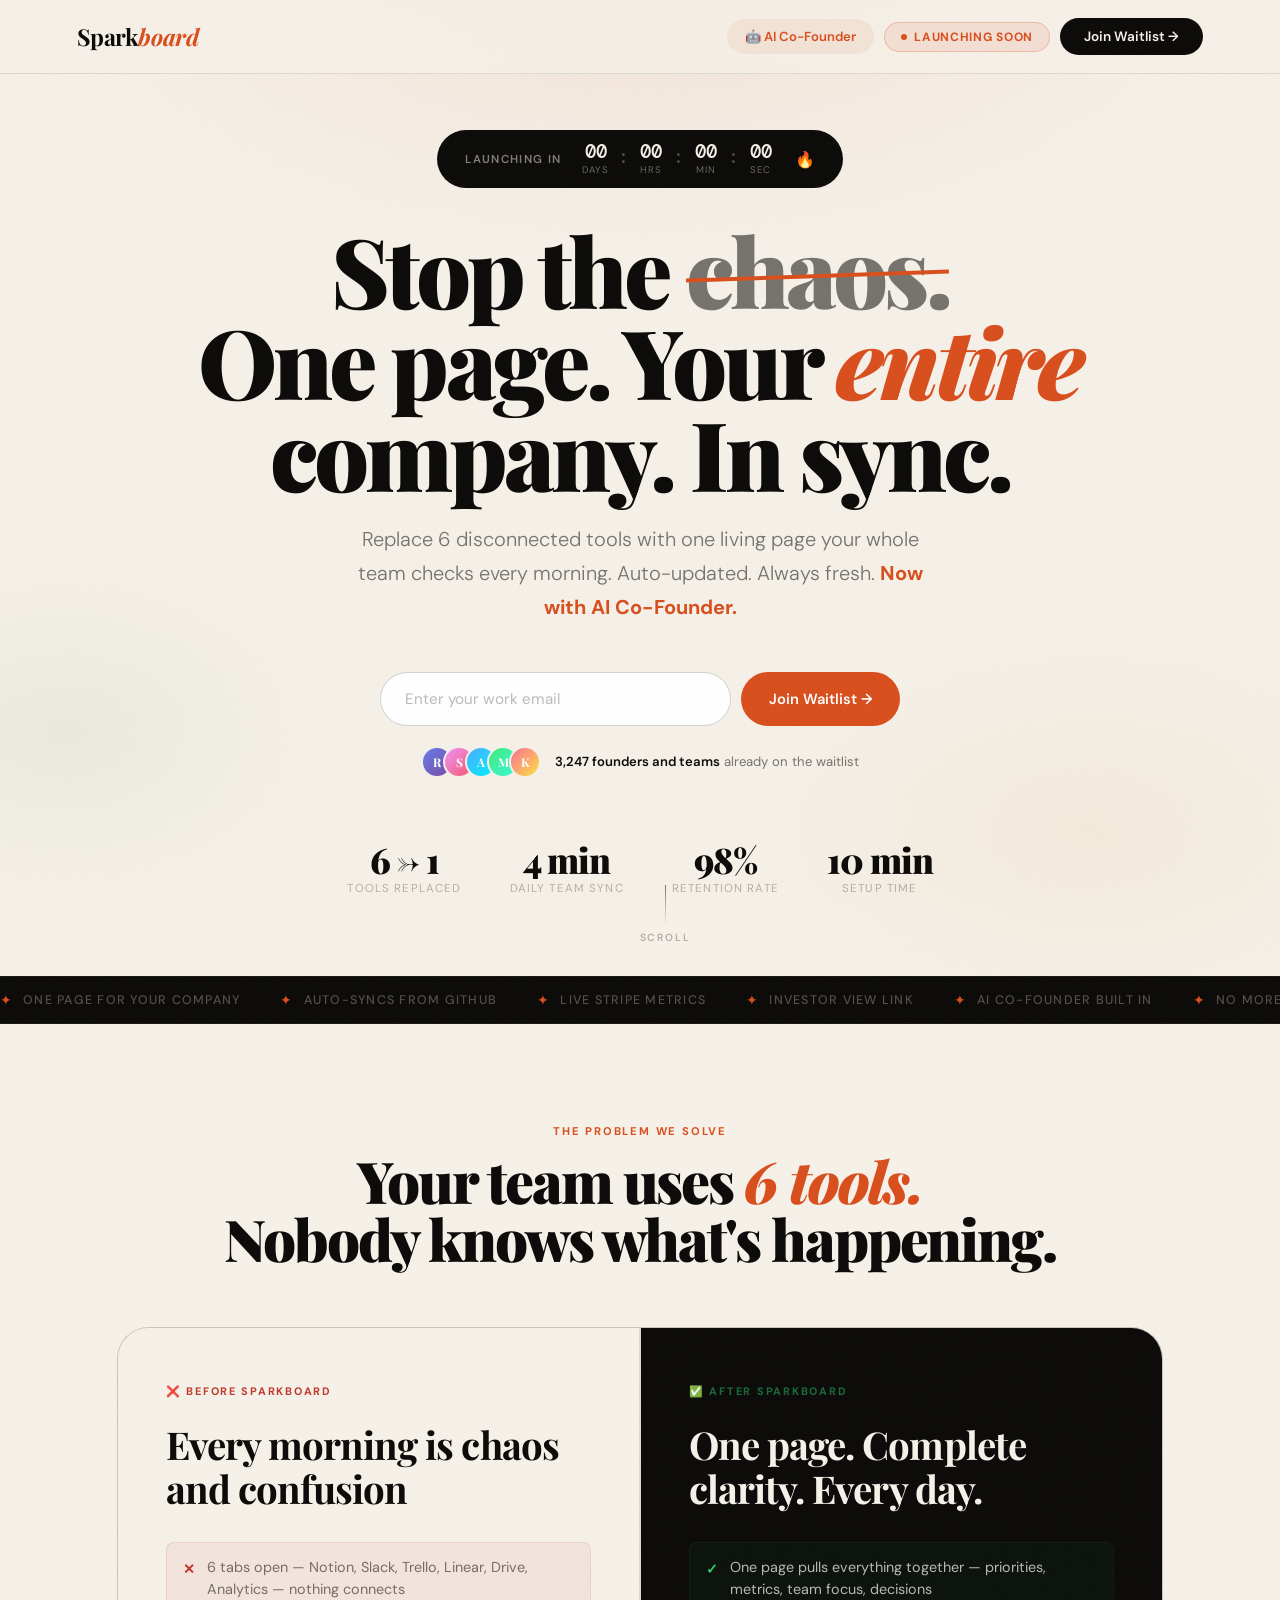
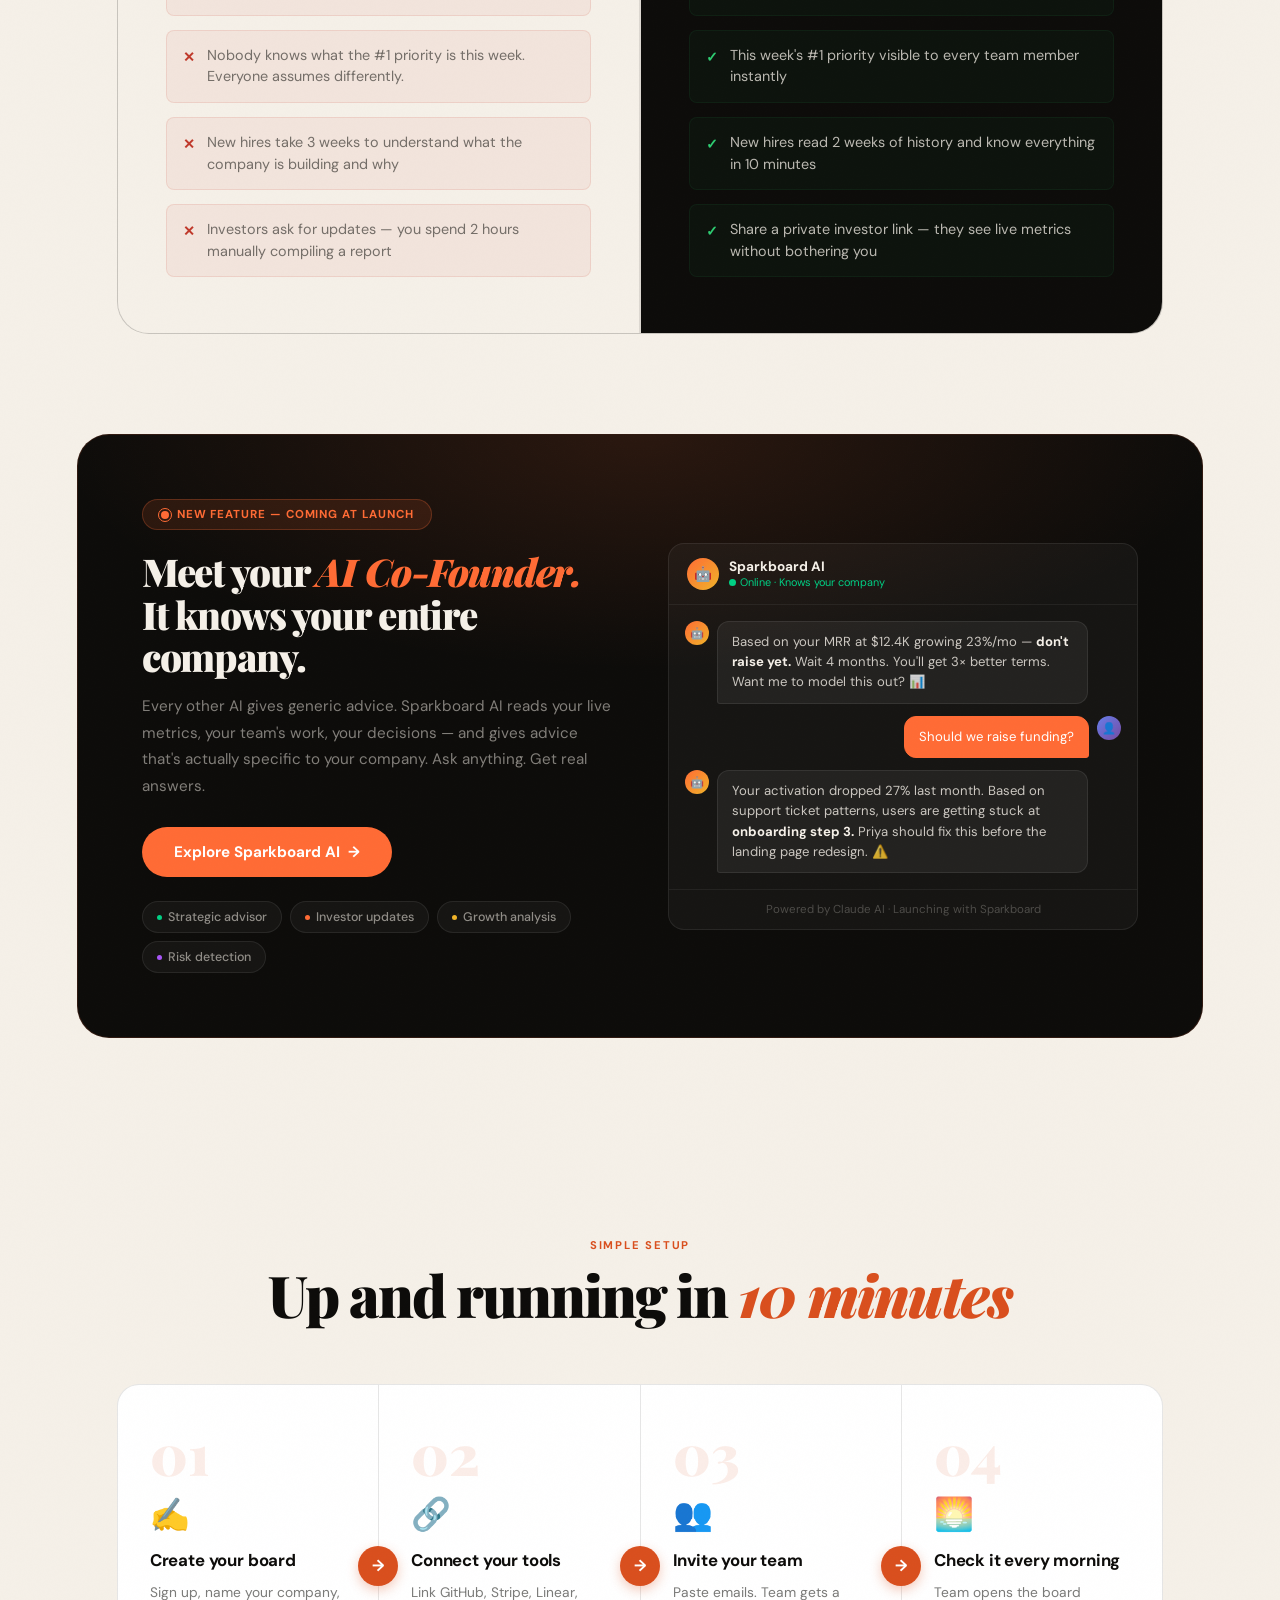
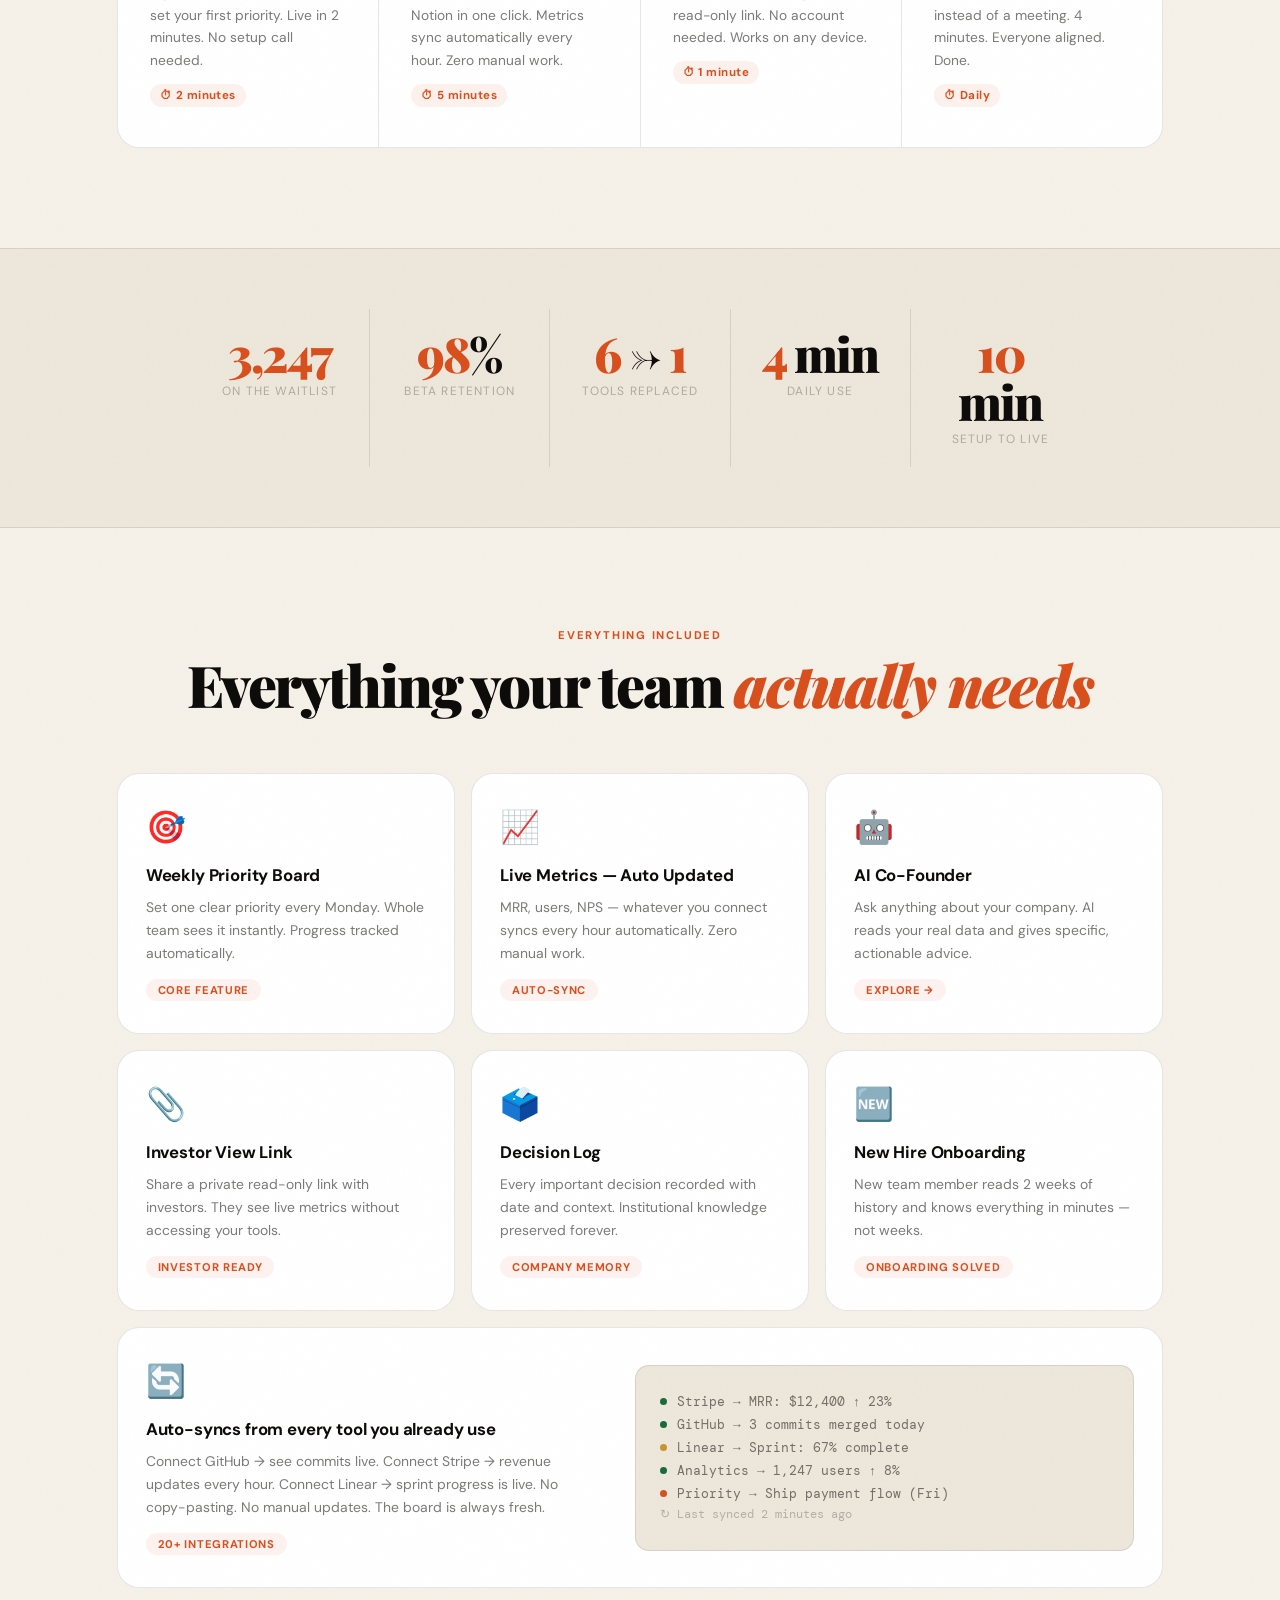
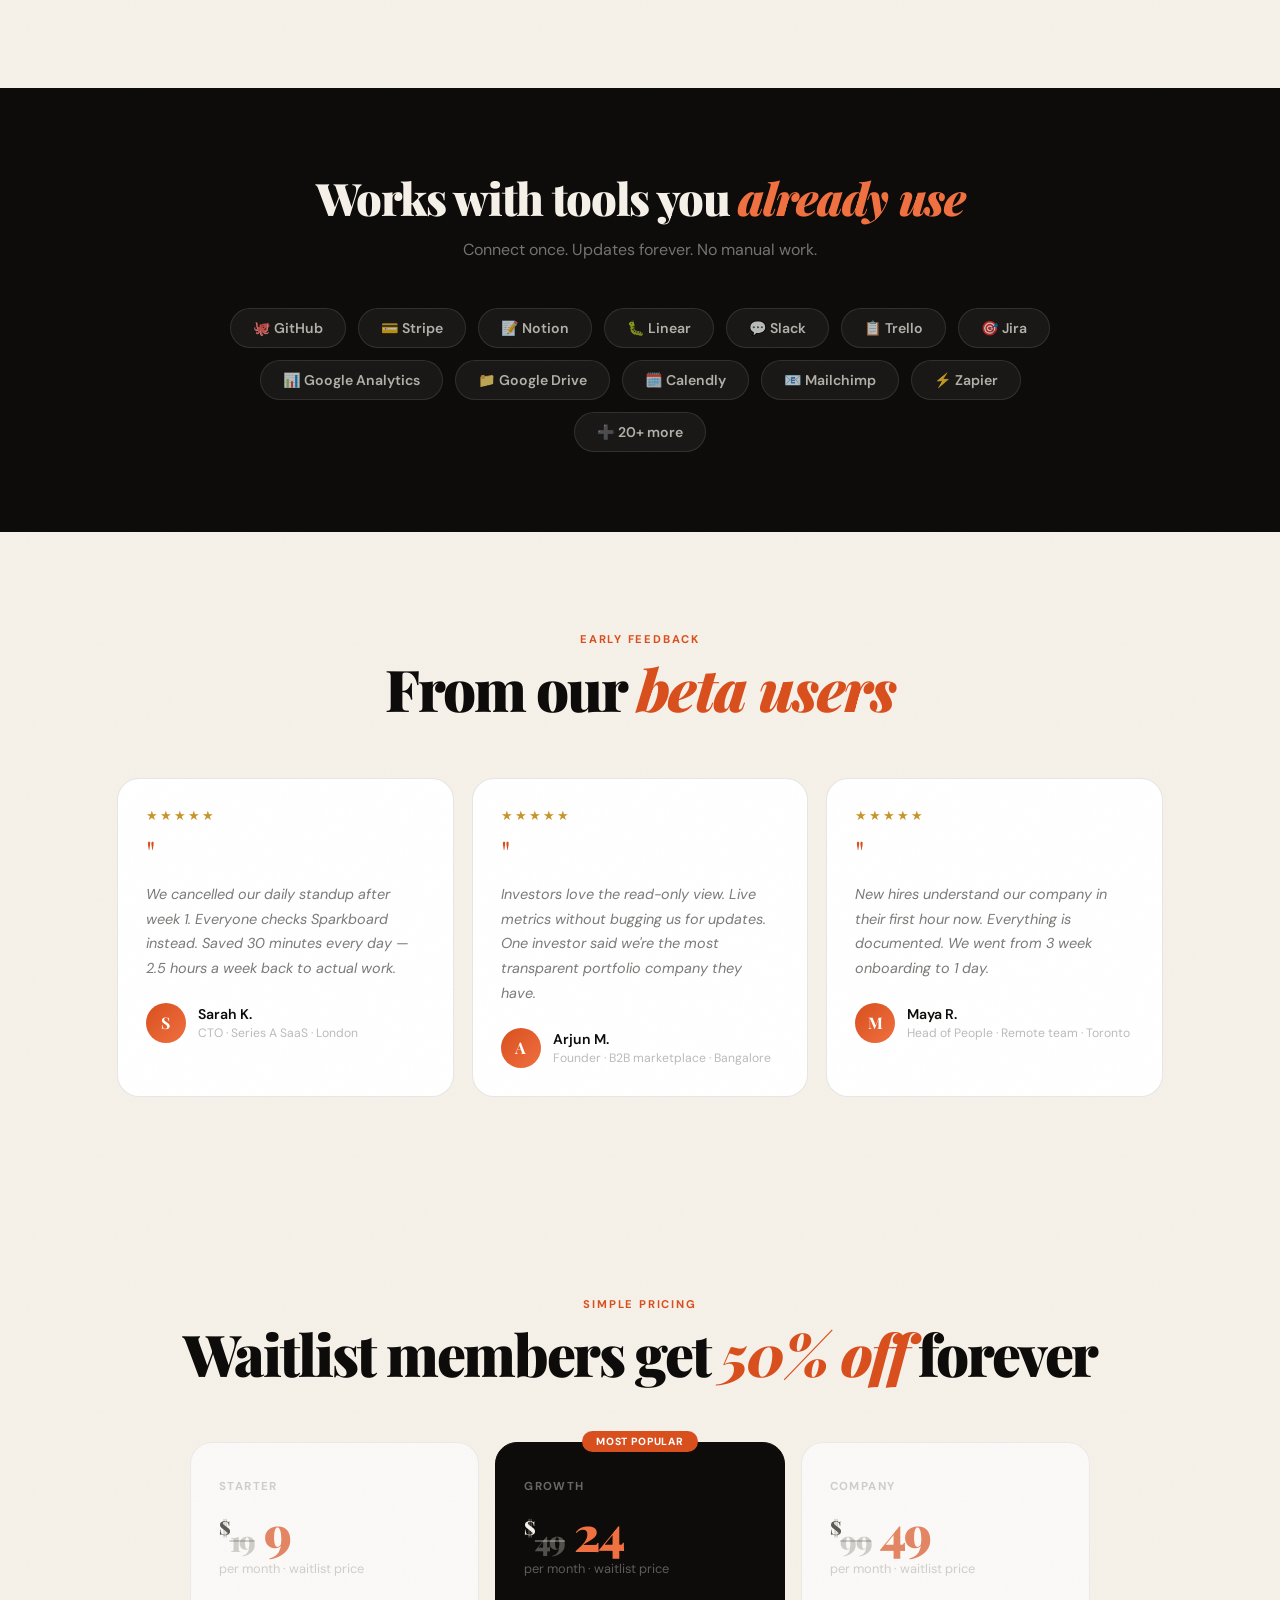
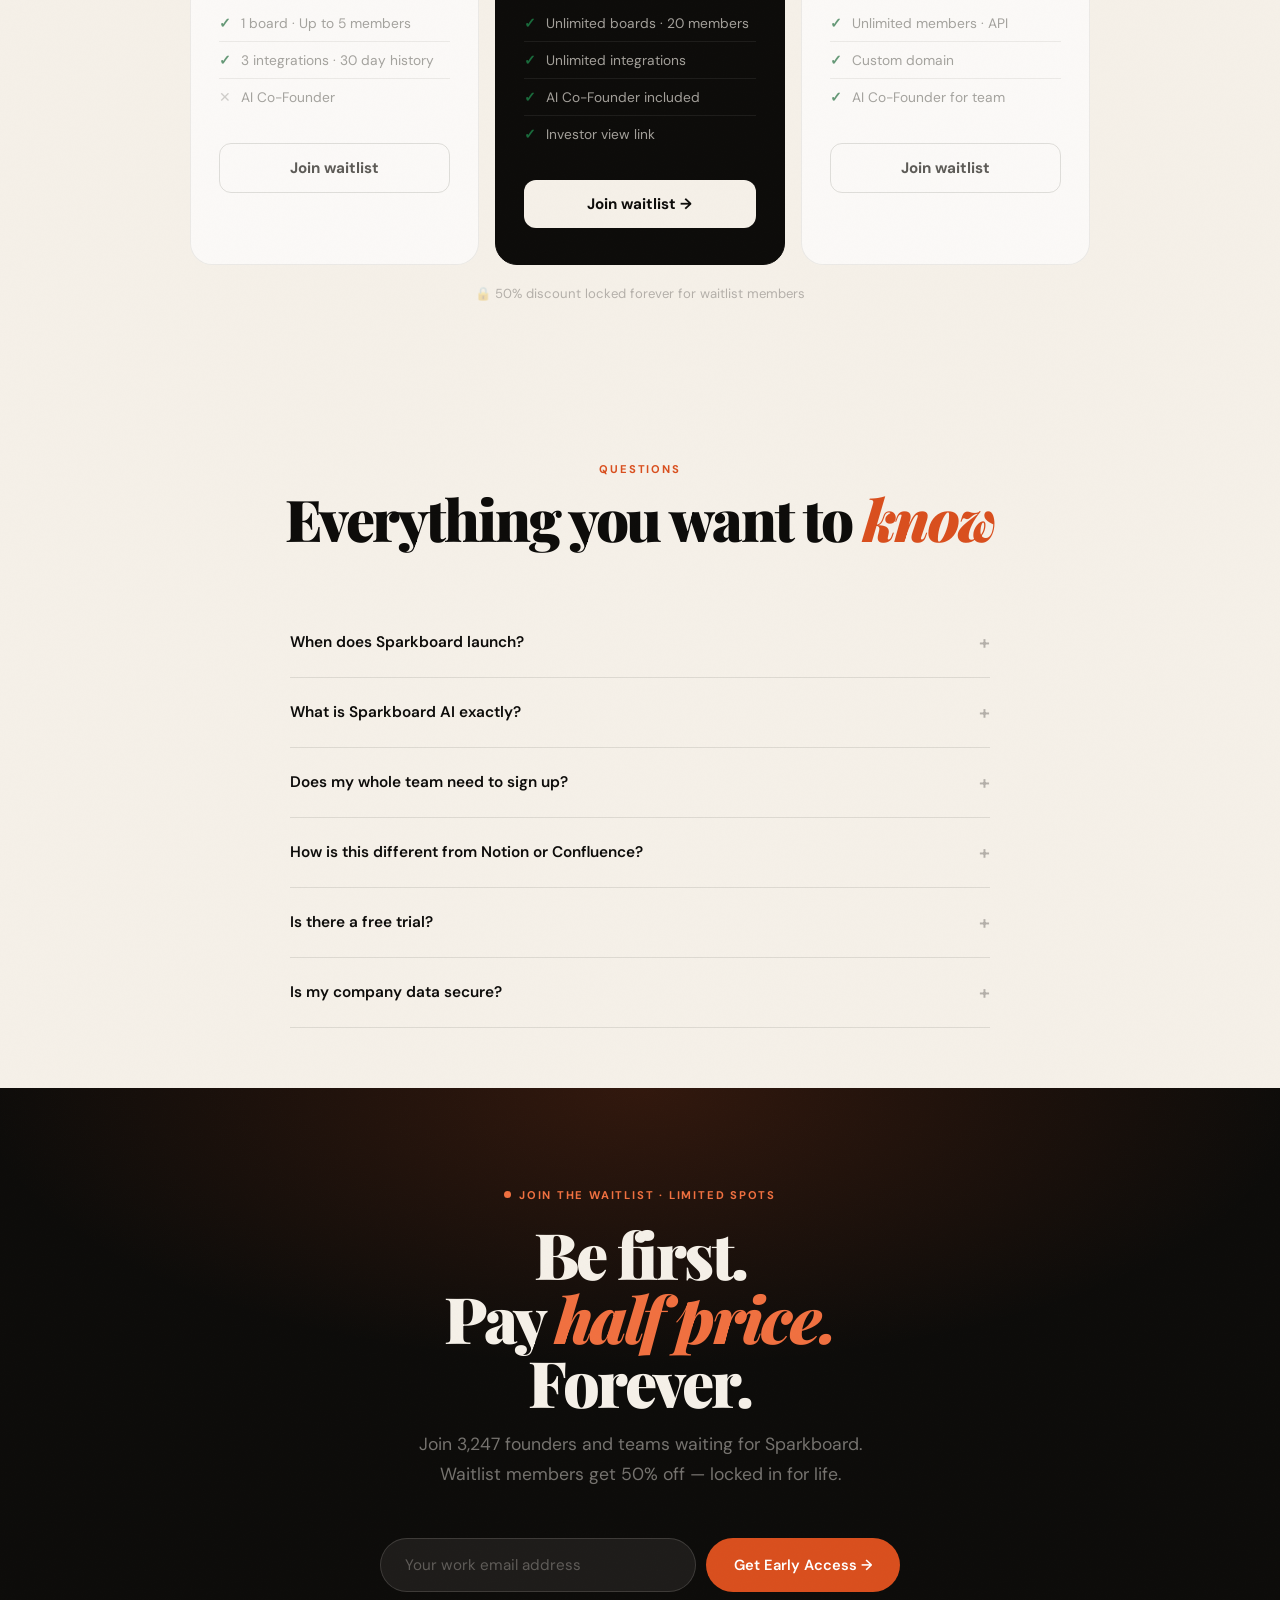
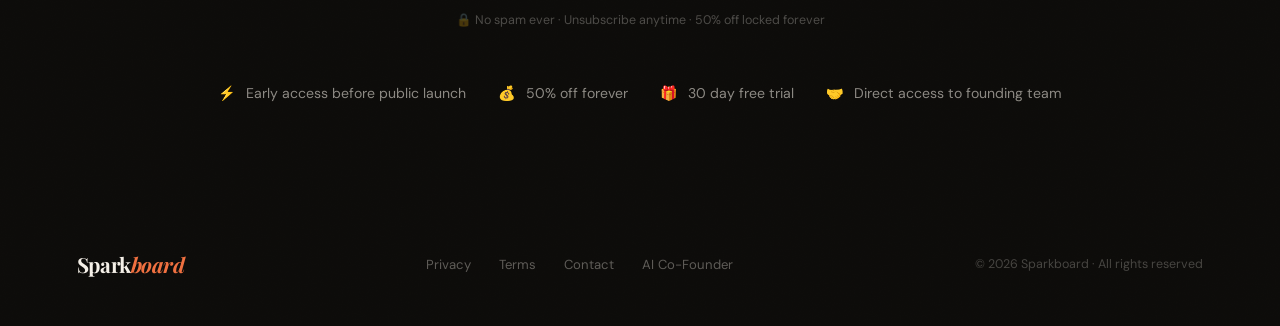
==== commit d1975b54: "Update index.html" ====
--- a/index.html
+++ b/index.html
@@ -1222,17 +1222,107 @@
   }, 1200);
 }
 
+// ─── GOOGLE SHEET CONNECTION ───
+const GOOGLE_SCRIPT_URL = "https://script.google.com/macros/s/AKfycbxuaSsIjgh4apEw5dmSuOHwKfhALDZOXK14ZVmLyKgVZ53WP6DxszxqbCO5-CcYQbfD/exec";
+
+async function saveEmailToGoogleSheet(email, source) {
+  await fetch(GOOGLE_SCRIPT_URL, {
+    method: "POST",
+    mode: "no-cors",
+    body: JSON.stringify({
+      email: email,
+      source: source,
+      page: window.location.href,
+      time: new Date().toISOString()
+    })
+  });
+}
+
+// ─── JOIN WAITLIST ───
+async function joinWaitlist(source) {
+  const emailId = source === "hero" ? "heroEmail" : "mainWlEmail";
+  const email = document.getElementById(emailId)?.value?.trim();
+
+  if (!email || !email.includes("@")) {
+    showToast("Please enter a valid email address", "main");
+    return;
+  }
+
+  const btn = source === "hero"
+    ? document.querySelector(".wf-btn")
+    : document.querySelector(".mwl-btn");
+
+  if (btn) {
+    btn.textContent = "Adding you...";
+    btn.style.opacity = "0.7";
+    btn.disabled = true;
+  }
+
+  try {
+    await saveEmailToGoogleSheet(email, source);
+
+    if (source === "hero") {
+      document.getElementById("heroFormArea").innerHTML = `
+        <div style="background:rgba(26,107,60,0.1);border:1px solid rgba(26,107,60,0.2);border-radius:14px;padding:20px 28px;text-align:center;max-width:520px;">
+          <div style="font-size:1.5rem;margin-bottom:8px;">🎉</div>
+          <div style="font-weight:700;font-size:1rem;margin-bottom:6px;color:var(--ink);">You're on the list!</div>
+          <div style="font-size:0.85rem;color:var(--ink2);">Check your email. 50% off locked in forever.</div>
+        </div>`;
+    } else {
+      document.getElementById("mainWlFormWrap").style.display = "none";
+      document.getElementById("mainWlSuccess").classList.add("show");
+    }
+
+    incrementCount();
+    showToast("🎉 You're on the waitlist! Check your email.", "main");
+  } catch (error) {
+    if (btn) {
+      btn.textContent = "Try again →";
+      btn.style.opacity = "1";
+      btn.disabled = false;
+    }
+
+    showToast("Something went wrong. Try again.", "main");
+  }
+}
+
 // ─── AI WAITLIST ───
-function joinAIWaitlist() {
-  const email = document.getElementById('aiWlEmail')?.value?.trim();
-  if (!email || !email.includes('@')) { showToast('Please enter a valid email', 'ai'); return; }
-  const btn = document.querySelector('.ai-wl-btn');
-  if (btn) { btn.textContent='Adding you...'; btn.style.opacity='0.7'; }
-  setTimeout(() => {
-    if (btn) { btn.textContent='✓ You\'re on the list!'; btn.style.background='var(--ai-green)'; btn.style.opacity='1'; }
+async function joinAIWaitlist() {
+  const email = document.getElementById("aiWlEmail")?.value?.trim();
+
+  if (!email || !email.includes("@")) {
+    showToast("Please enter a valid email", "ai");
+    return;
+  }
+
+  const btn = document.querySelector(".ai-wl-btn");
+
+  if (btn) {
+    btn.textContent = "Adding you...";
+    btn.style.opacity = "0.7";
+    btn.disabled = true;
+  }
+
+  try {
+    await saveEmailToGoogleSheet(email, "ai-waitlist");
+
+    if (btn) {
+      btn.textContent = "✓ You're on the list!";
+      btn.style.background = "var(--ai-green)";
+      btn.style.opacity = "1";
+    }
+
     incrementCount();
-    showToast('🎉 You\'re on the waitlist! Check your email.', 'ai');
-  }, 1200);
+    showToast("🎉 You're on the waitlist! Check your email.", "ai");
+  } catch (error) {
+    if (btn) {
+      btn.textContent = "Join waitlist";
+      btn.style.opacity = "1";
+      btn.disabled = false;
+    }
+
+    showToast("Something went wrong. Try again.", "ai");
+  }
 }
 document.addEventListener('keypress', e => {
   if (e.key === 'Enter') {
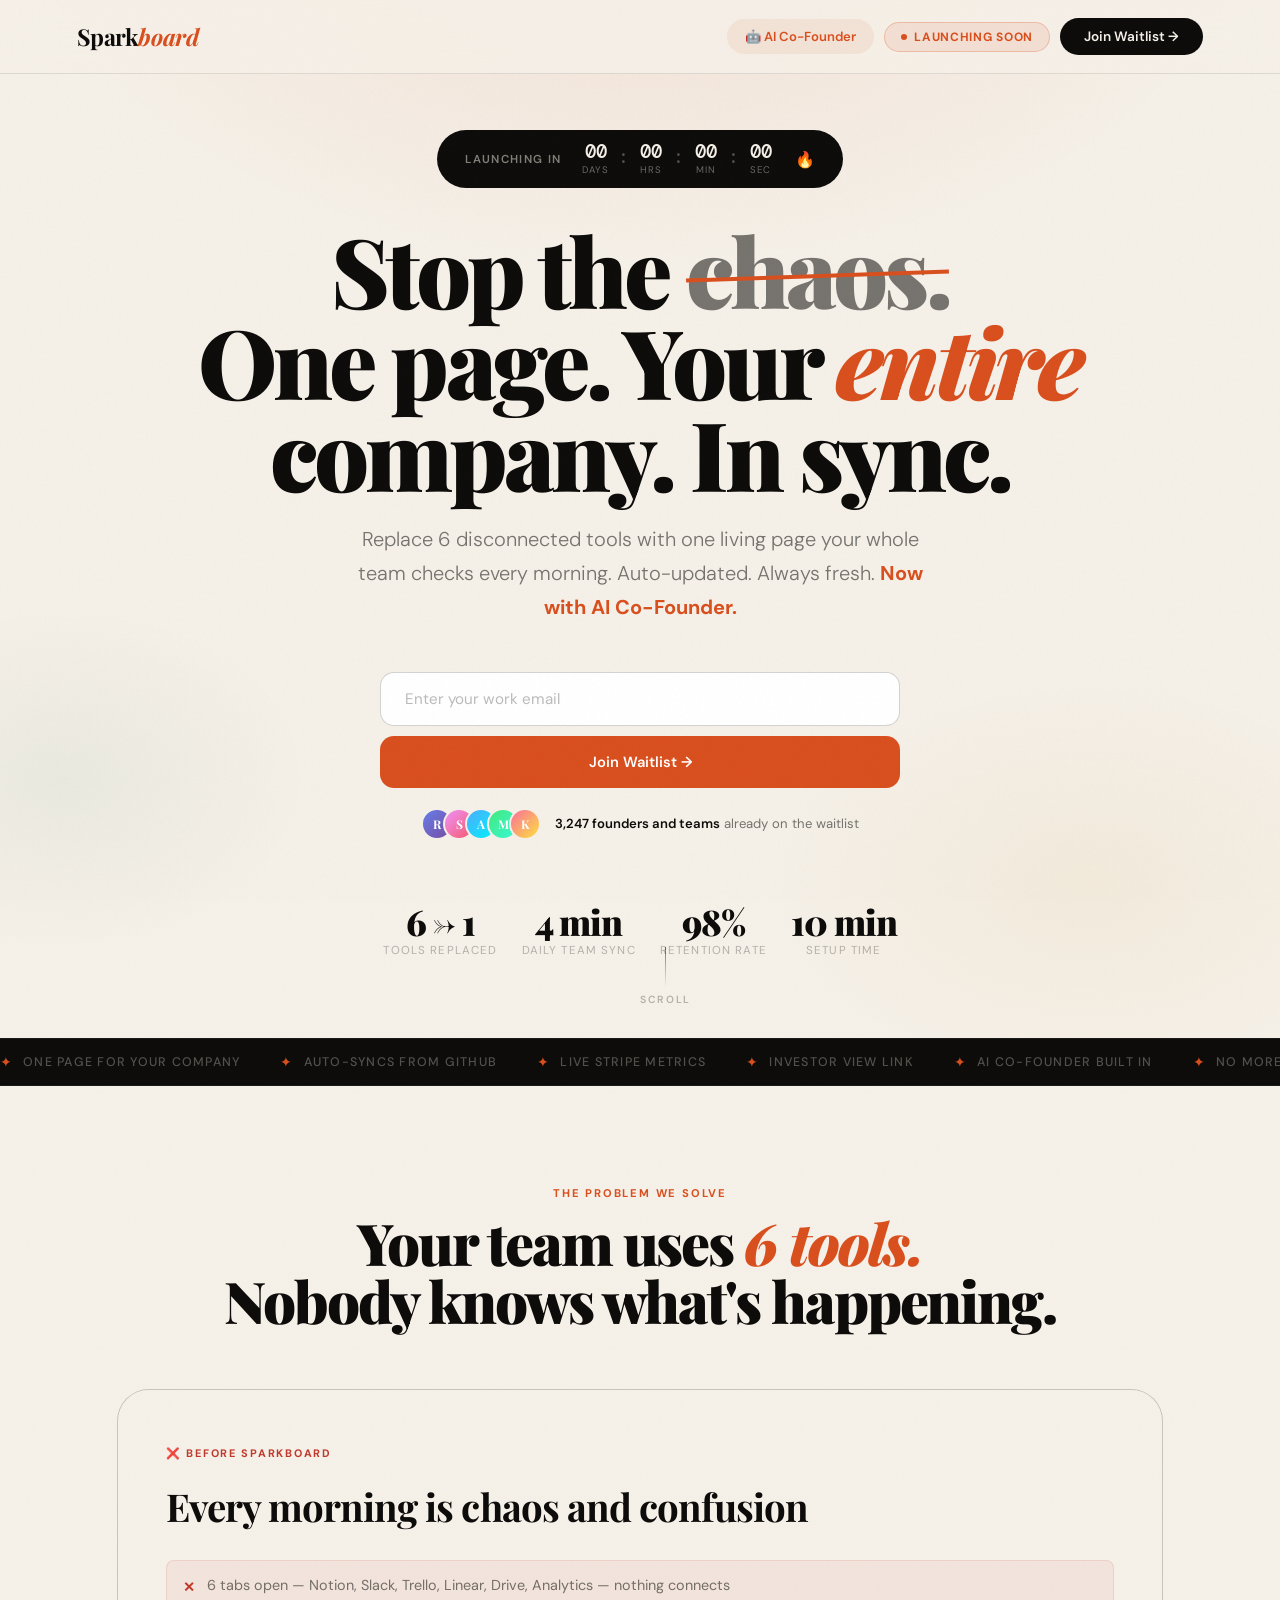
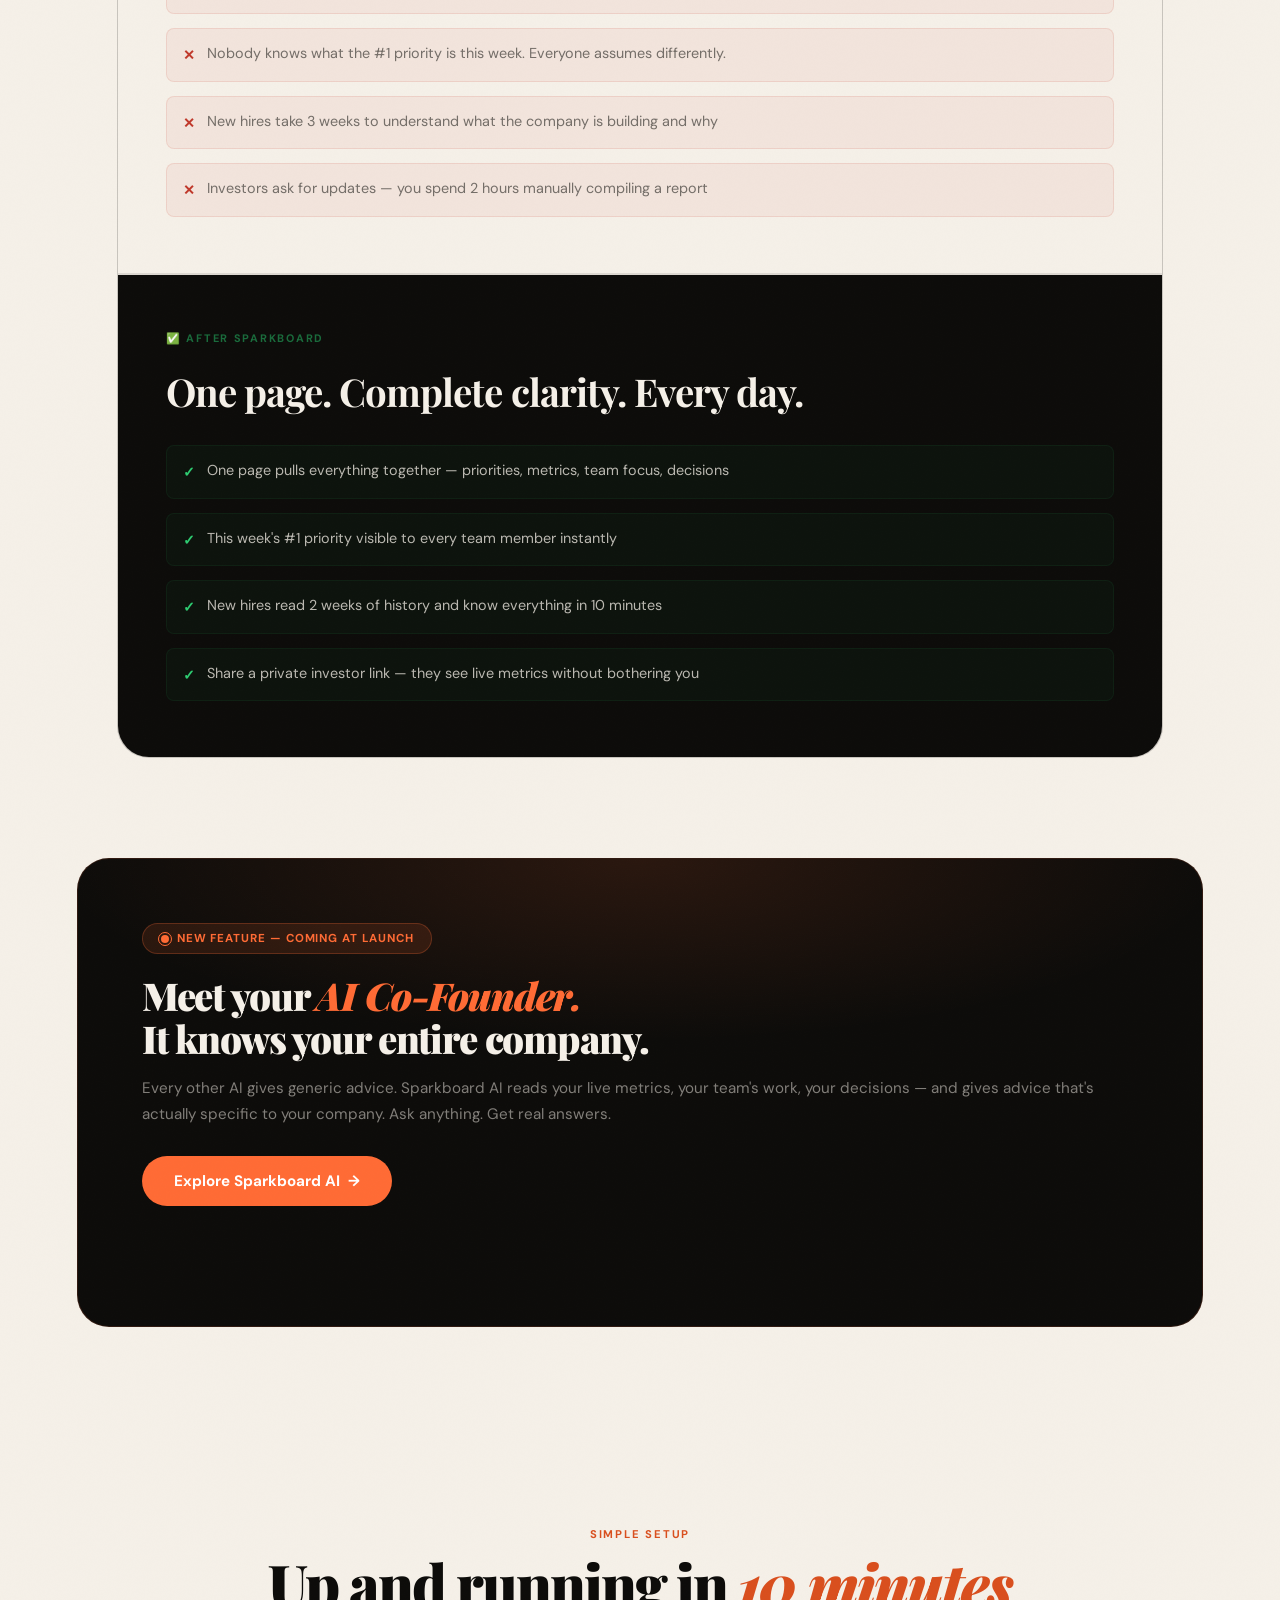
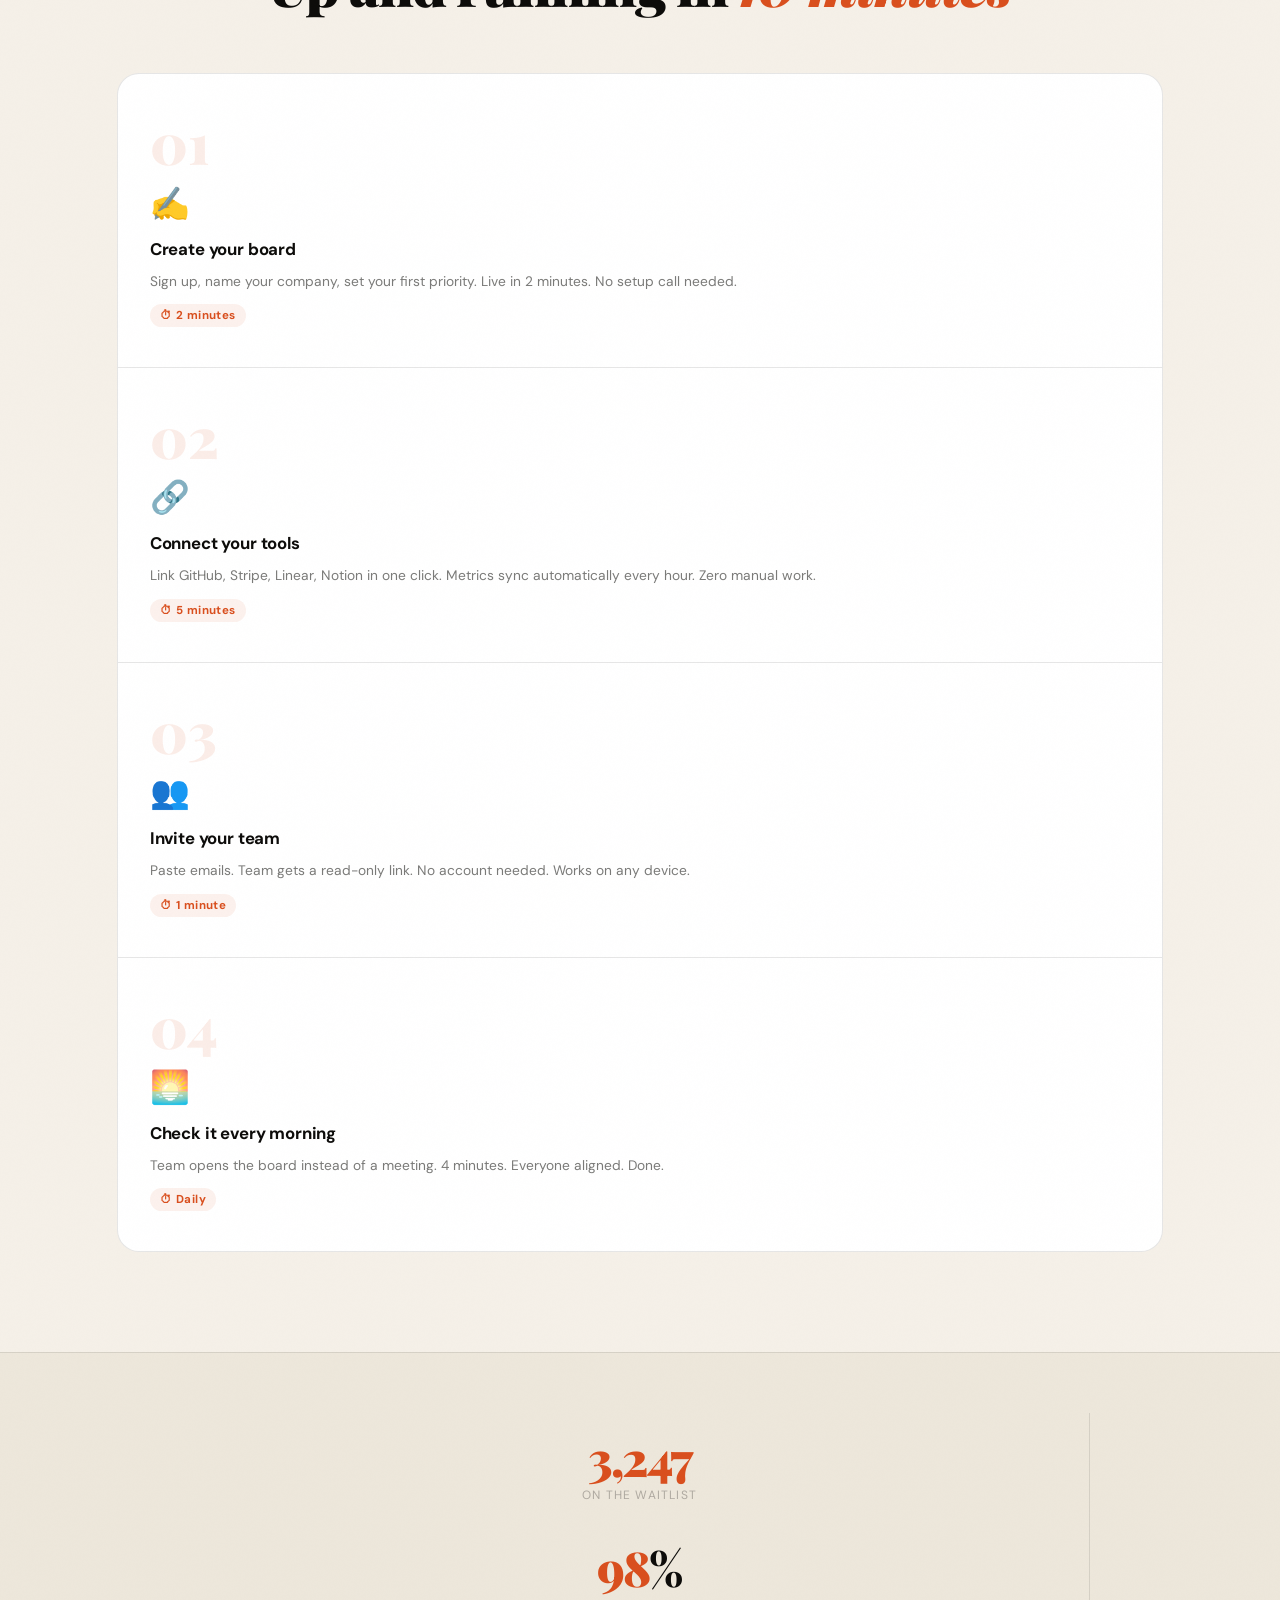
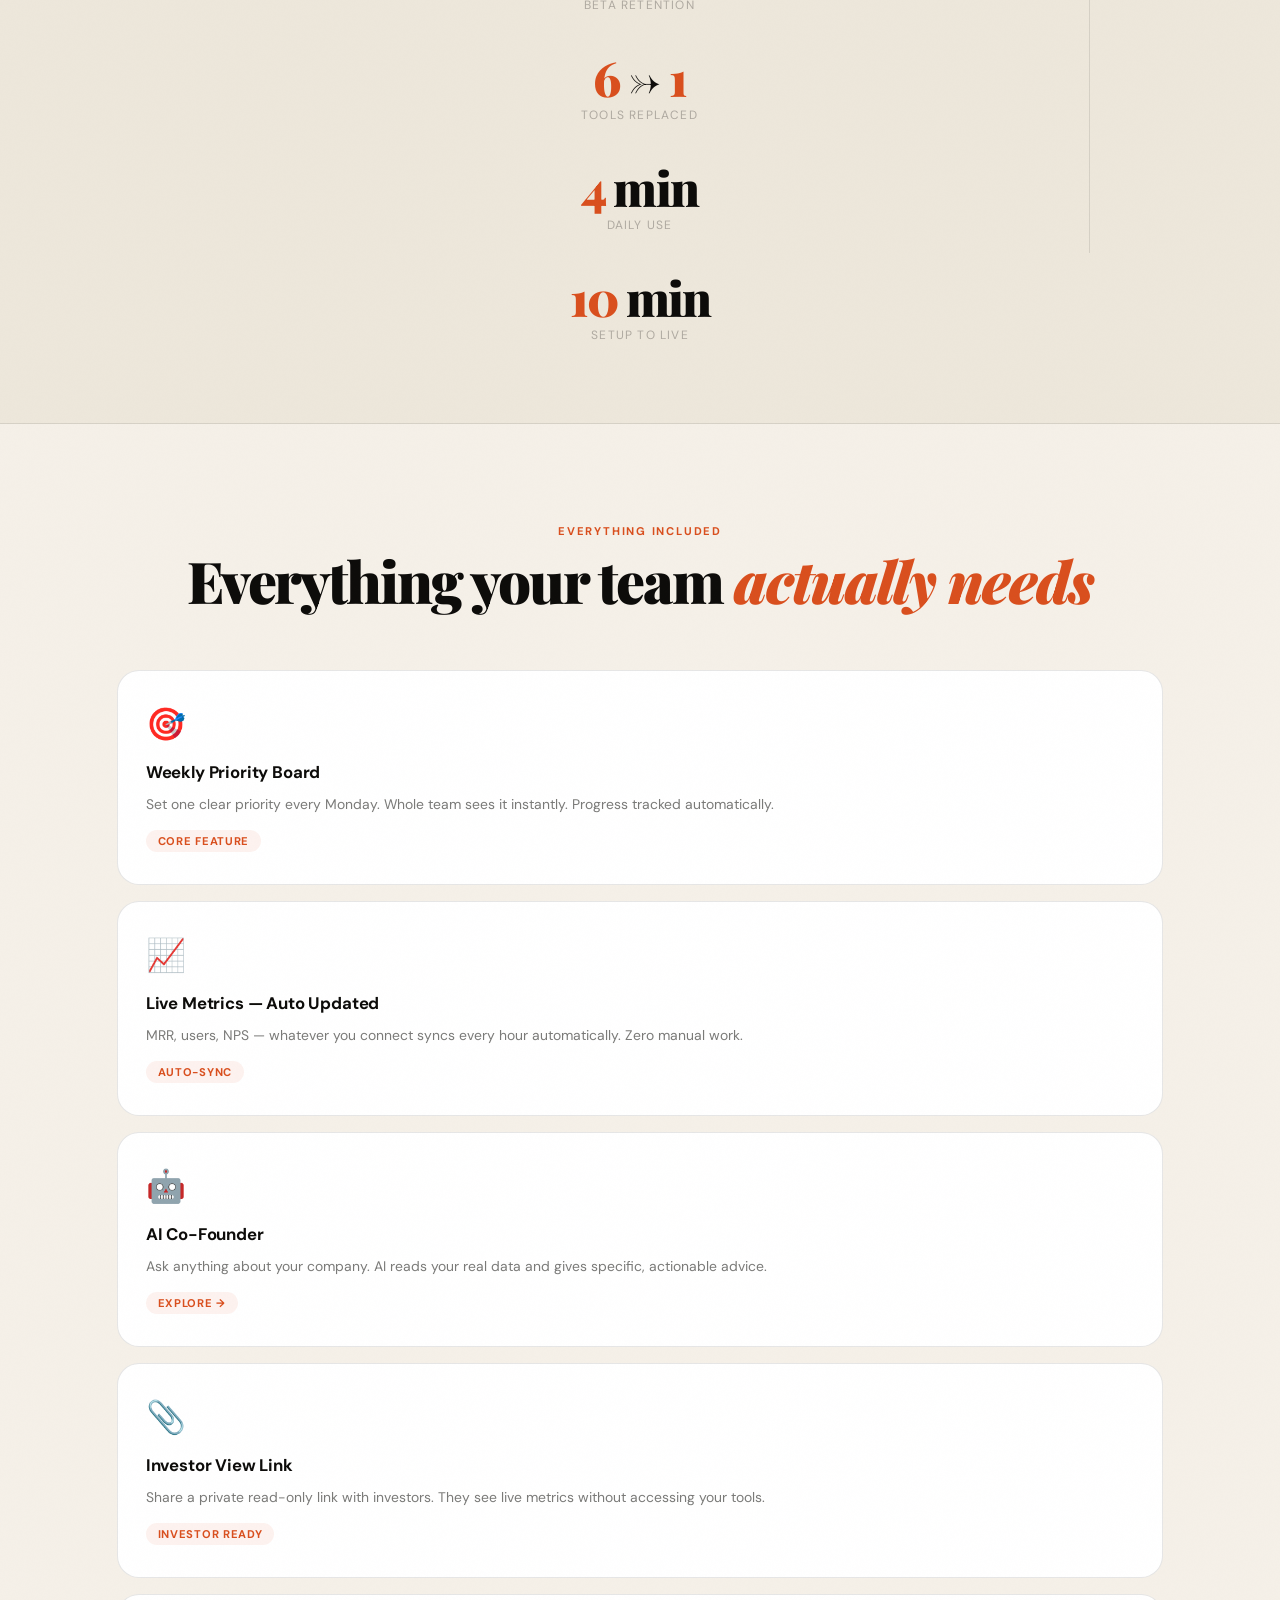
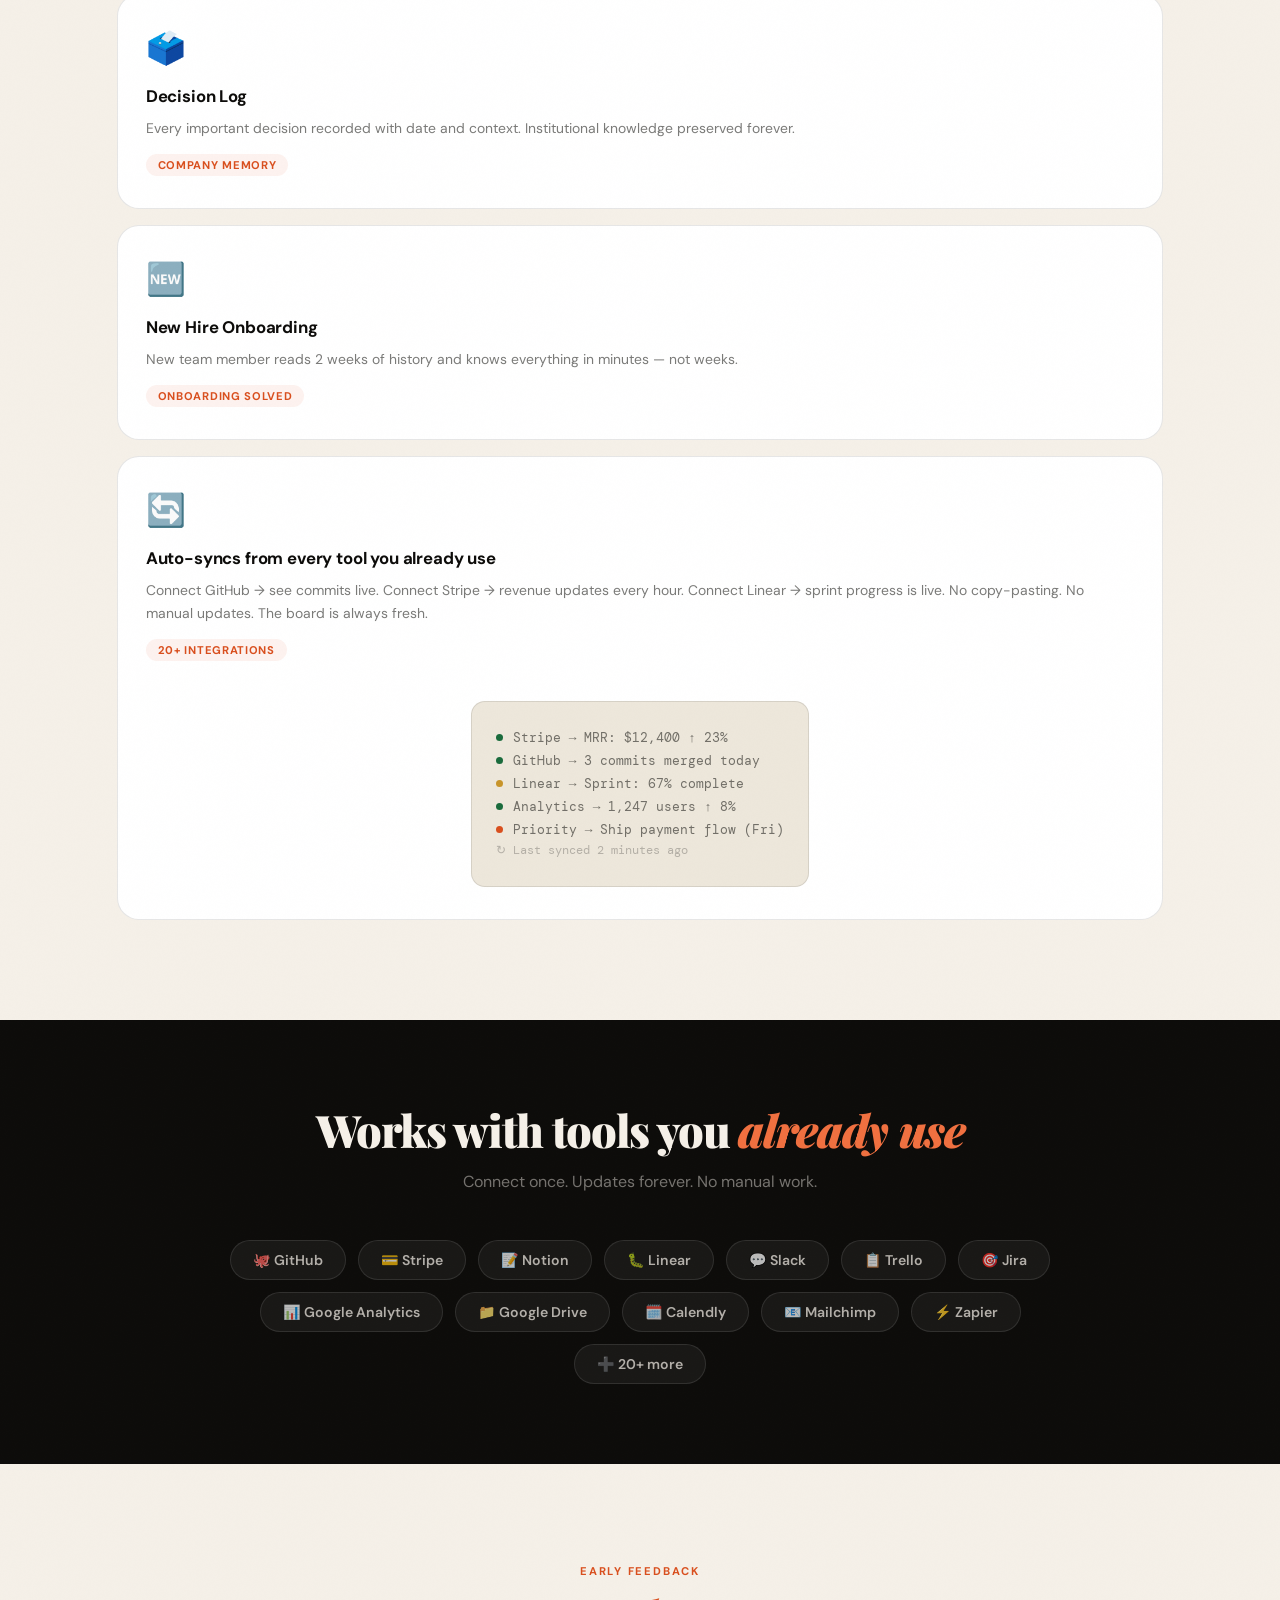
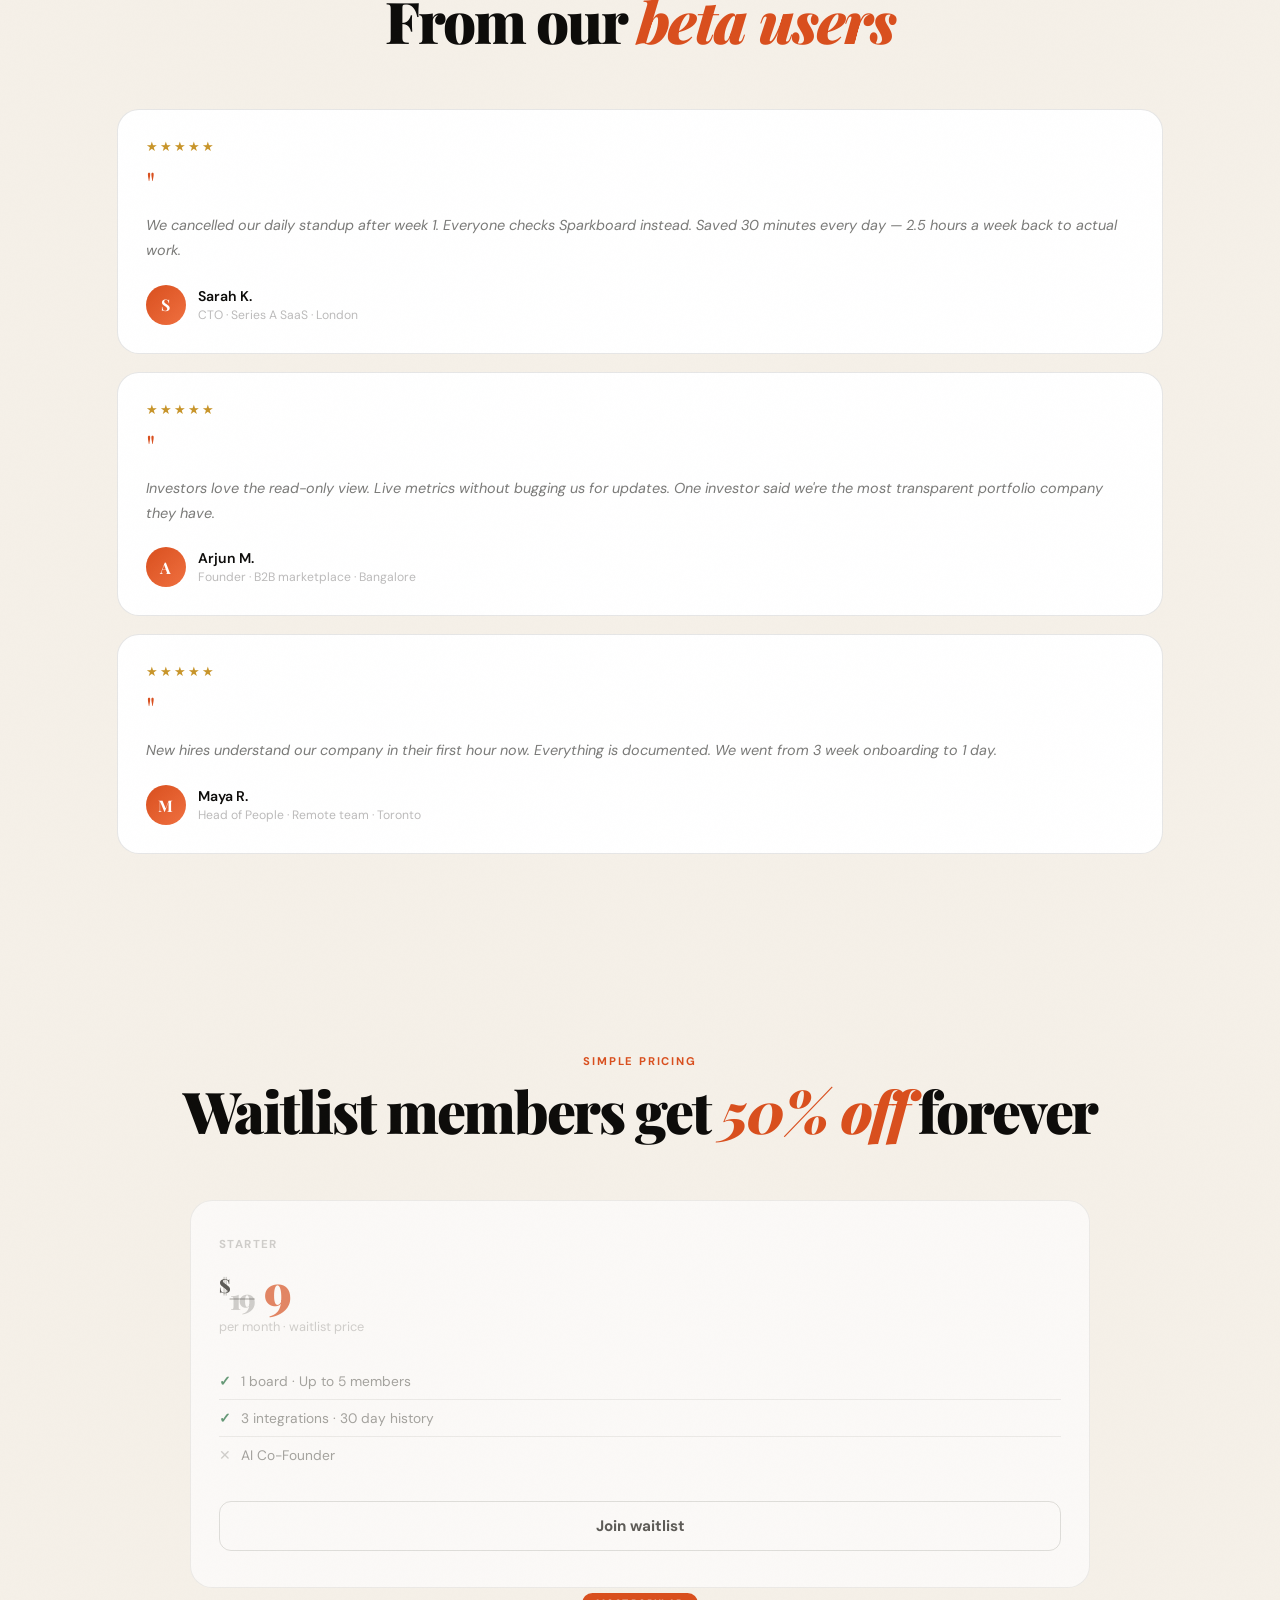
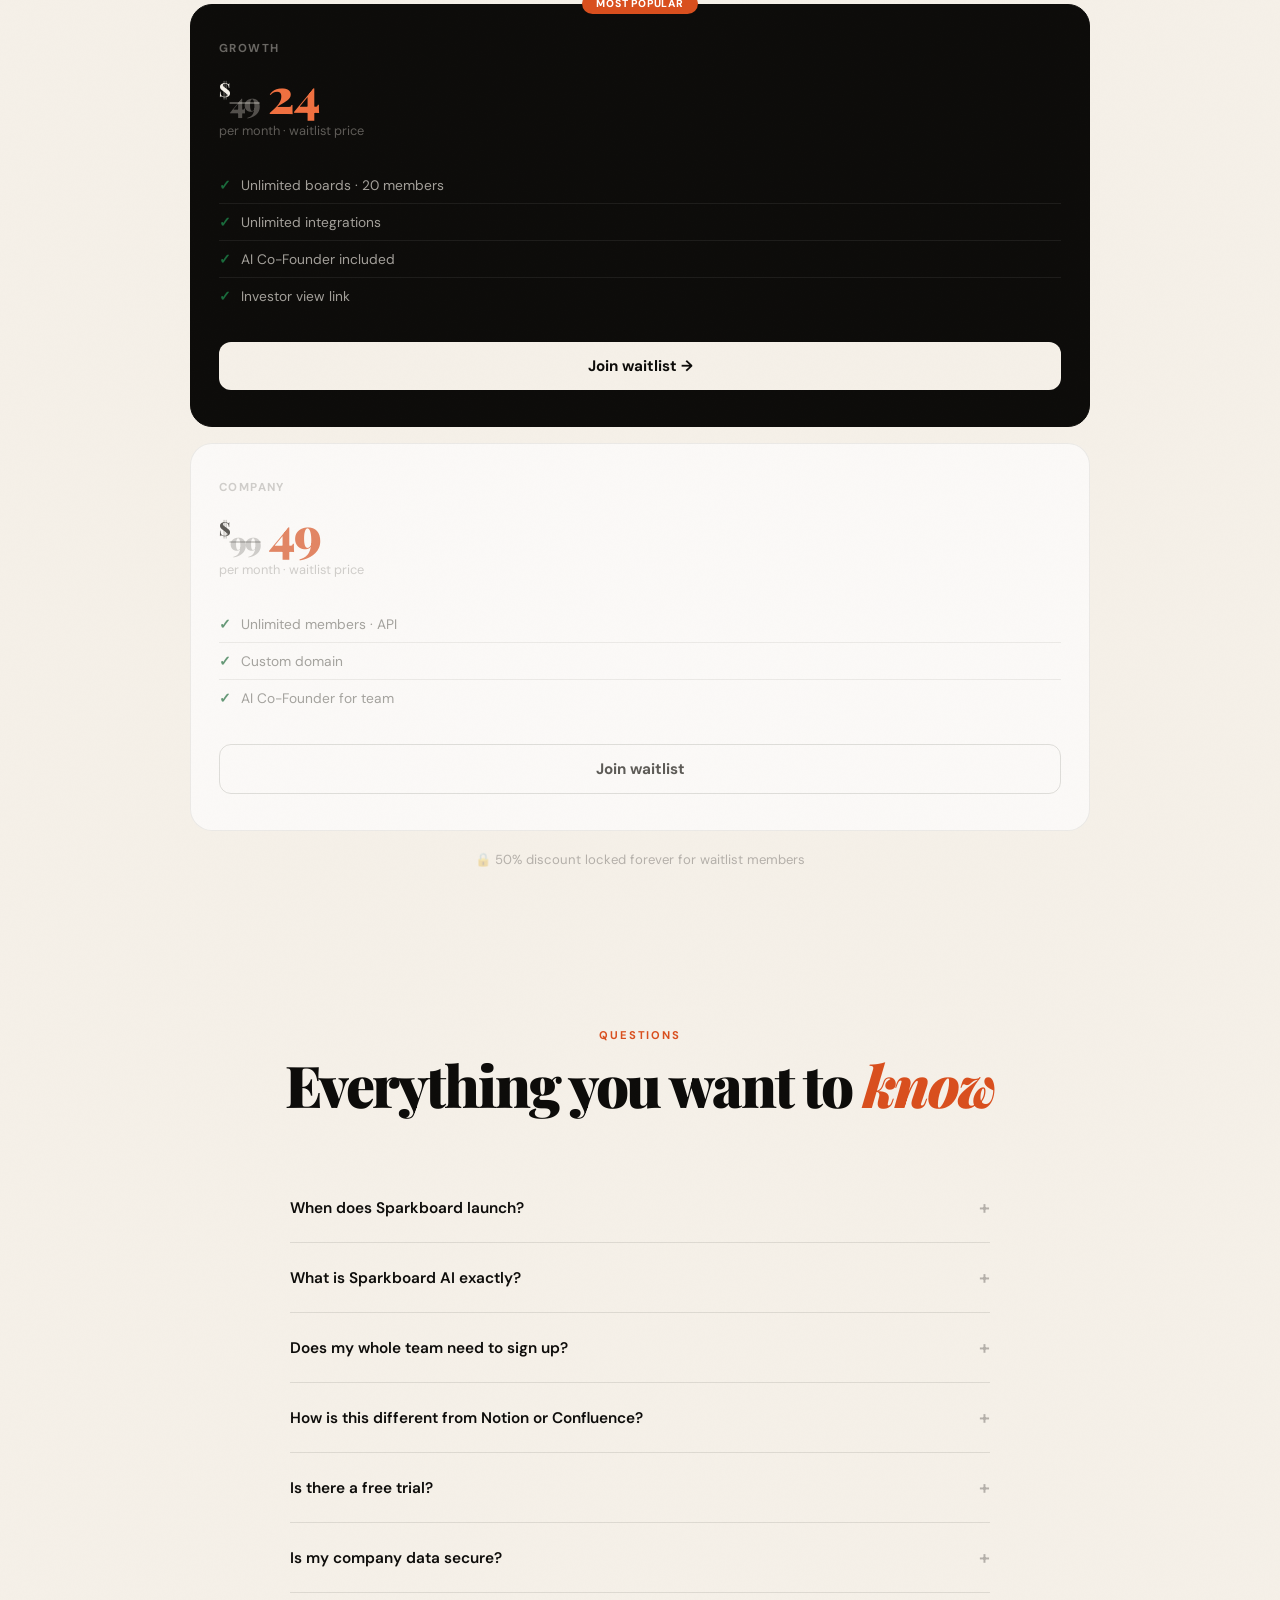
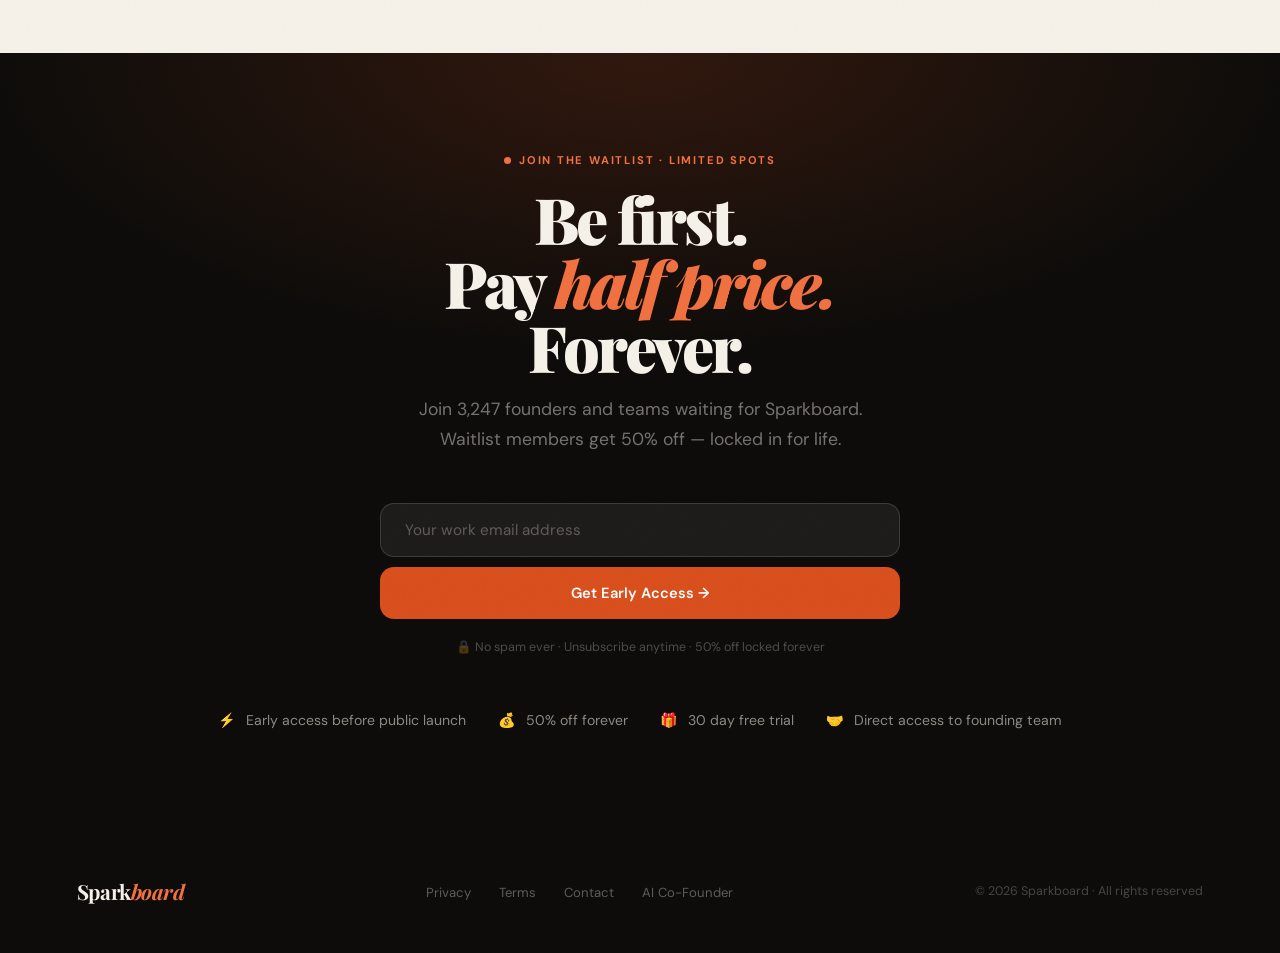
==== commit 45c0448e: "Update index.html" ====
--- a/index.html
+++ b/index.html
@@ -556,8 +556,126 @@
 .ai-foot-back { font-size:0.82rem; color:var(--ai-text3); cursor:pointer; transition:color 0.2s; background:none; border:none; font-family:'DM Sans',sans-serif; }
 .ai-foot-back:hover { color:var(--ai-text2); }
 
-/* RESPONSIVE */
-@media(max-width:900px) {
+/* MOBILE FIX — Sparkboard */
+@media (max-width: 600px) {
+  nav {
+    padding: 14px 18px;
+    gap: 8px;
+    overflow: hidden;
+  }
+
+  .logo-main {
+    font-size: 1.25rem;
+    white-space: nowrap;
+  }
+
+  .nav-right-main {
+    gap: 6px;
+  }
+
+  .nav-tag {
+    display: none;
+  }
+
+  .nav-ai-link {
+    padding: 8px 11px;
+    font-size: 0.72rem;
+    max-width: 105px;
+    line-height: 1.1;
+    text-align: center;
+  }
+
+  .nav-cta-btn {
+    padding: 10px 14px;
+    font-size: 0.75rem;
+    min-width: 92px;
+  }
+
+  .m-hero {
+    padding: 105px 20px 58px;
+    min-height: auto;
+  }
+
+  .countdown-banner {
+    width: 100%;
+    gap: 10px;
+    padding: 12px 14px;
+    margin-bottom: 34px;
+    justify-content: center;
+    border-radius: 999px;
+  }
+
+  .cb-label {
+    font-size: 0.58rem;
+    line-height: 1.15;
+    width: 72px;
+  }
+
+  .cb-num {
+    font-size: 1.05rem;
+    min-width: 24px;
+  }
+
+  .cb-lbl {
+    font-size: 0.5rem;
+  }
+
+  .cb-colon {
+    font-size: 0.85rem;
+  }
+
+  .m-hero h1 {
+    font-size: clamp(3.25rem, 14vw, 4.4rem);
+    line-height: 0.9;
+    letter-spacing: -0.055em;
+    margin-bottom: 22px;
+  }
+
+  .m-hero h1 .strike::after {
+    height: 3px;
+  }
+
+  .m-hero-sub {
+    font-size: 1.05rem;
+    line-height: 1.65;
+    max-width: 330px;
+    margin-bottom: 34px;
+  }
+
+  .wf-row {
+    flex-direction: column;
+    max-width: 330px;
+    margin-bottom: 22px;
+  }
+
+  .wf-input,
+  .wf-btn {
+    width: 100%;
+    border-radius: 16px;
+    text-align: center;
+  }
+
+  .m-social-proof {
+    flex-direction: column;
+    gap: 12px;
+    max-width: 330px;
+    margin: 0 auto;
+  }
+
+  .proof-txt {
+    font-size: 0.9rem;
+    line-height: 1.45;
+    text-align: center;
+  }
+
+  .m-stats {
+    display: none;
+  }
+
+  .scroll-hint {
+    display: none;
+  }
+}
   .split-section,.steps-flow,.features-grid,.testi-grid,.m-pricing-grid,.counter-inner,.vs-grid,.demo-layout,.ai-caps-grid,.ex-panel.show { grid-template-columns:1fr; flex-direction:column; }
   .feat-card.wide { flex-direction:column; }
   .step-block:first-child { border-radius:var(--r-lg) var(--r-lg) 0 0; }
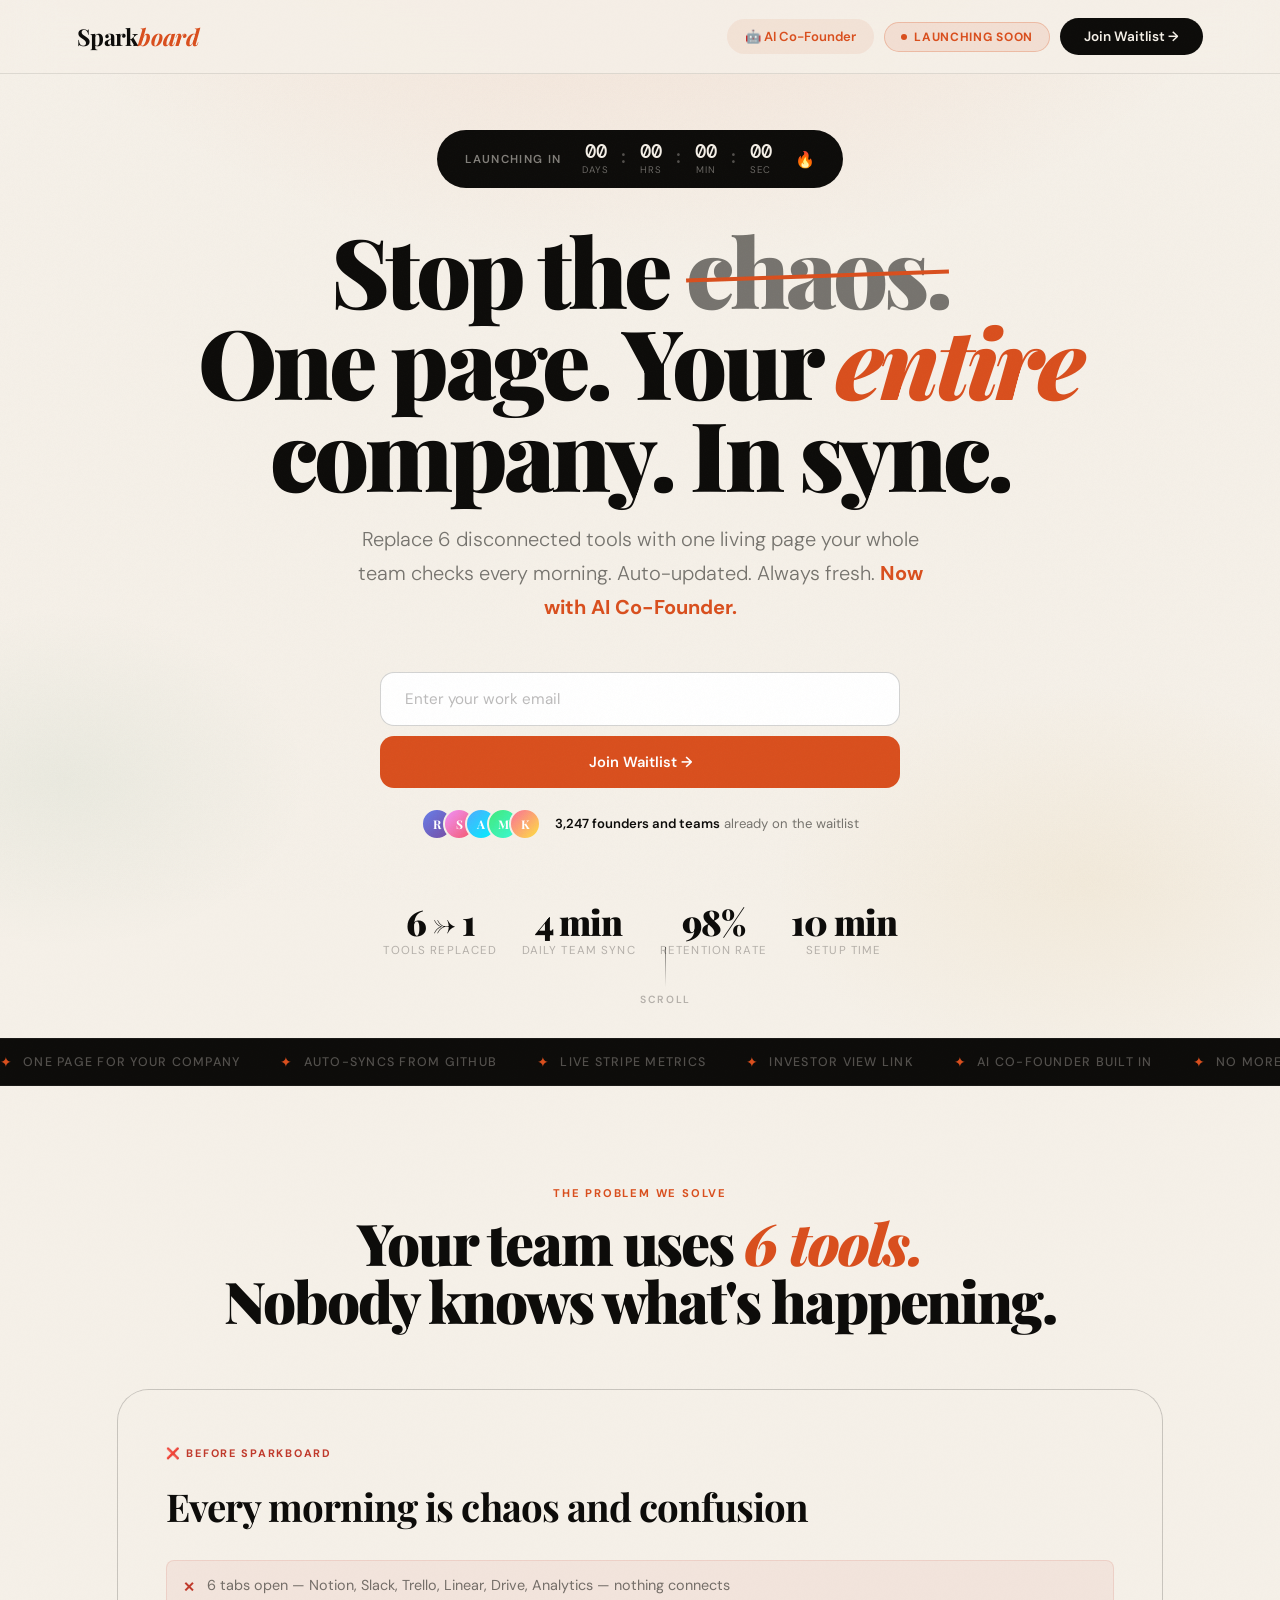
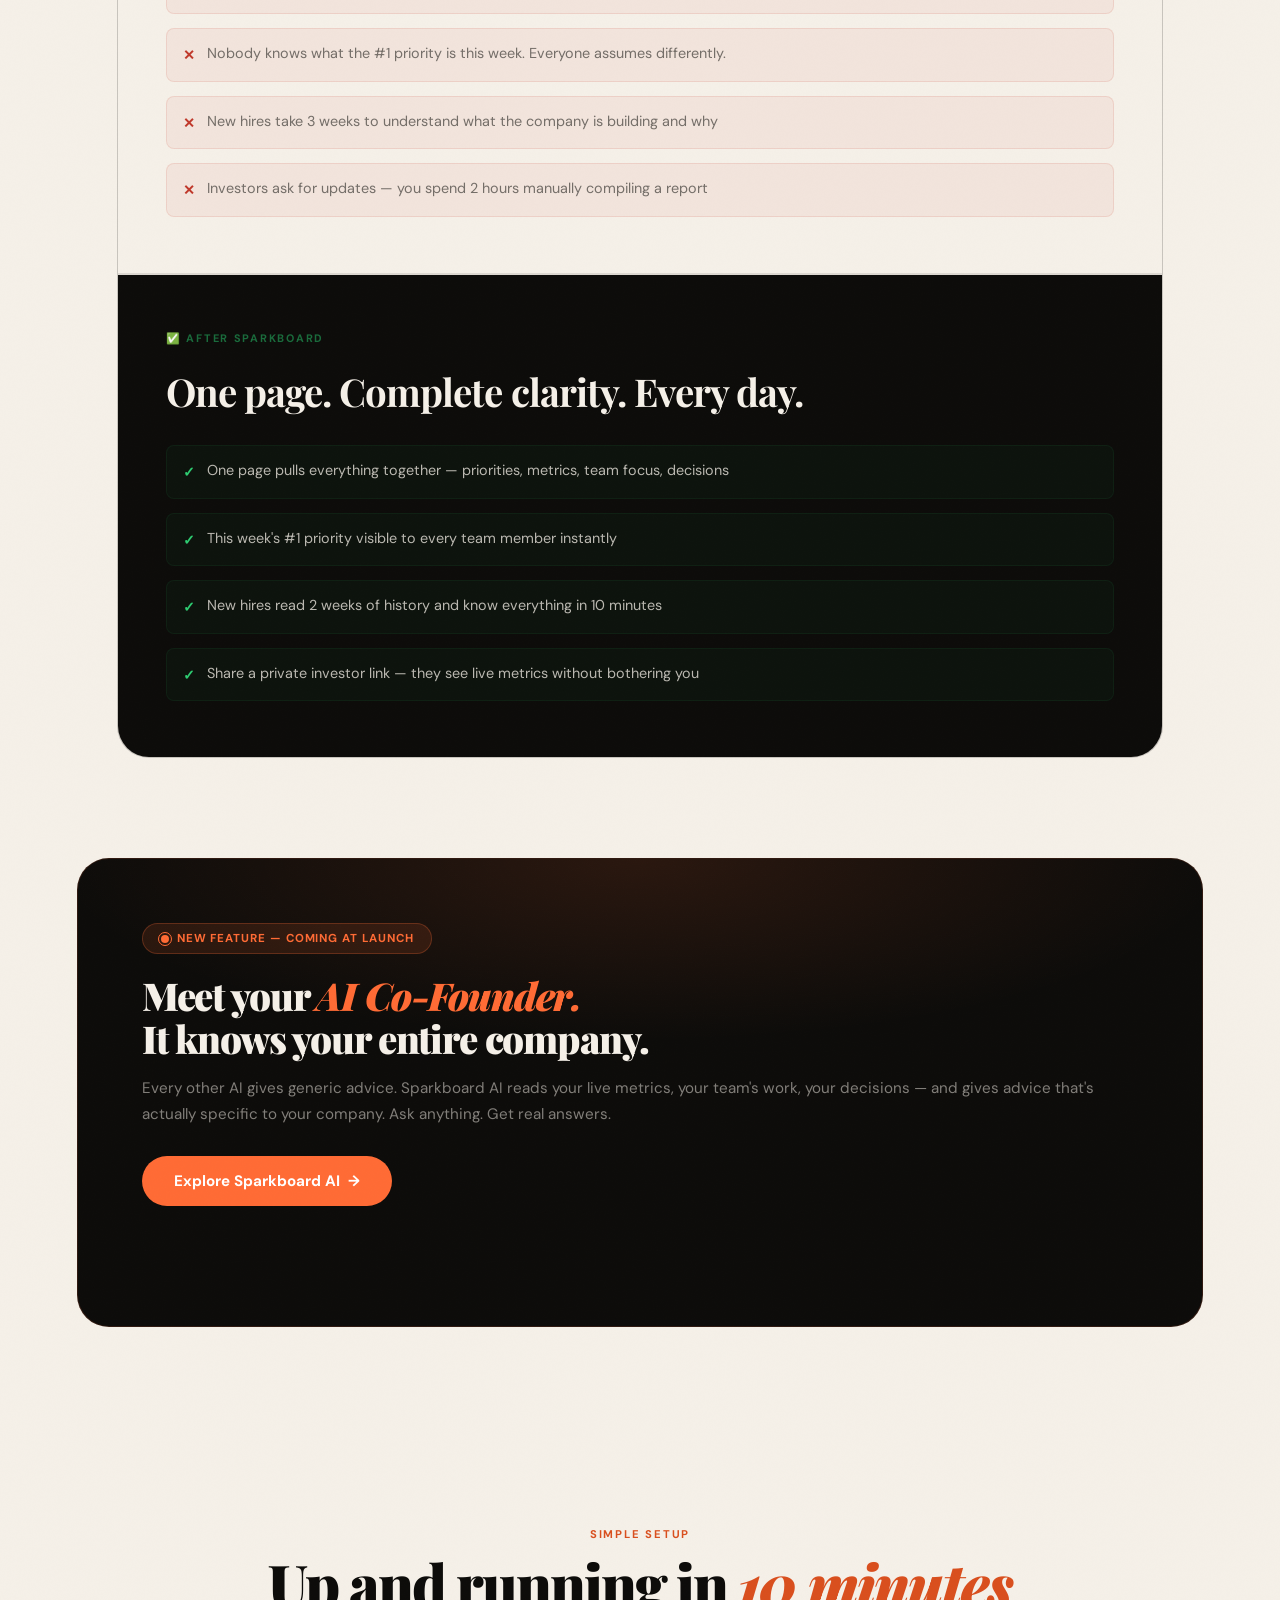
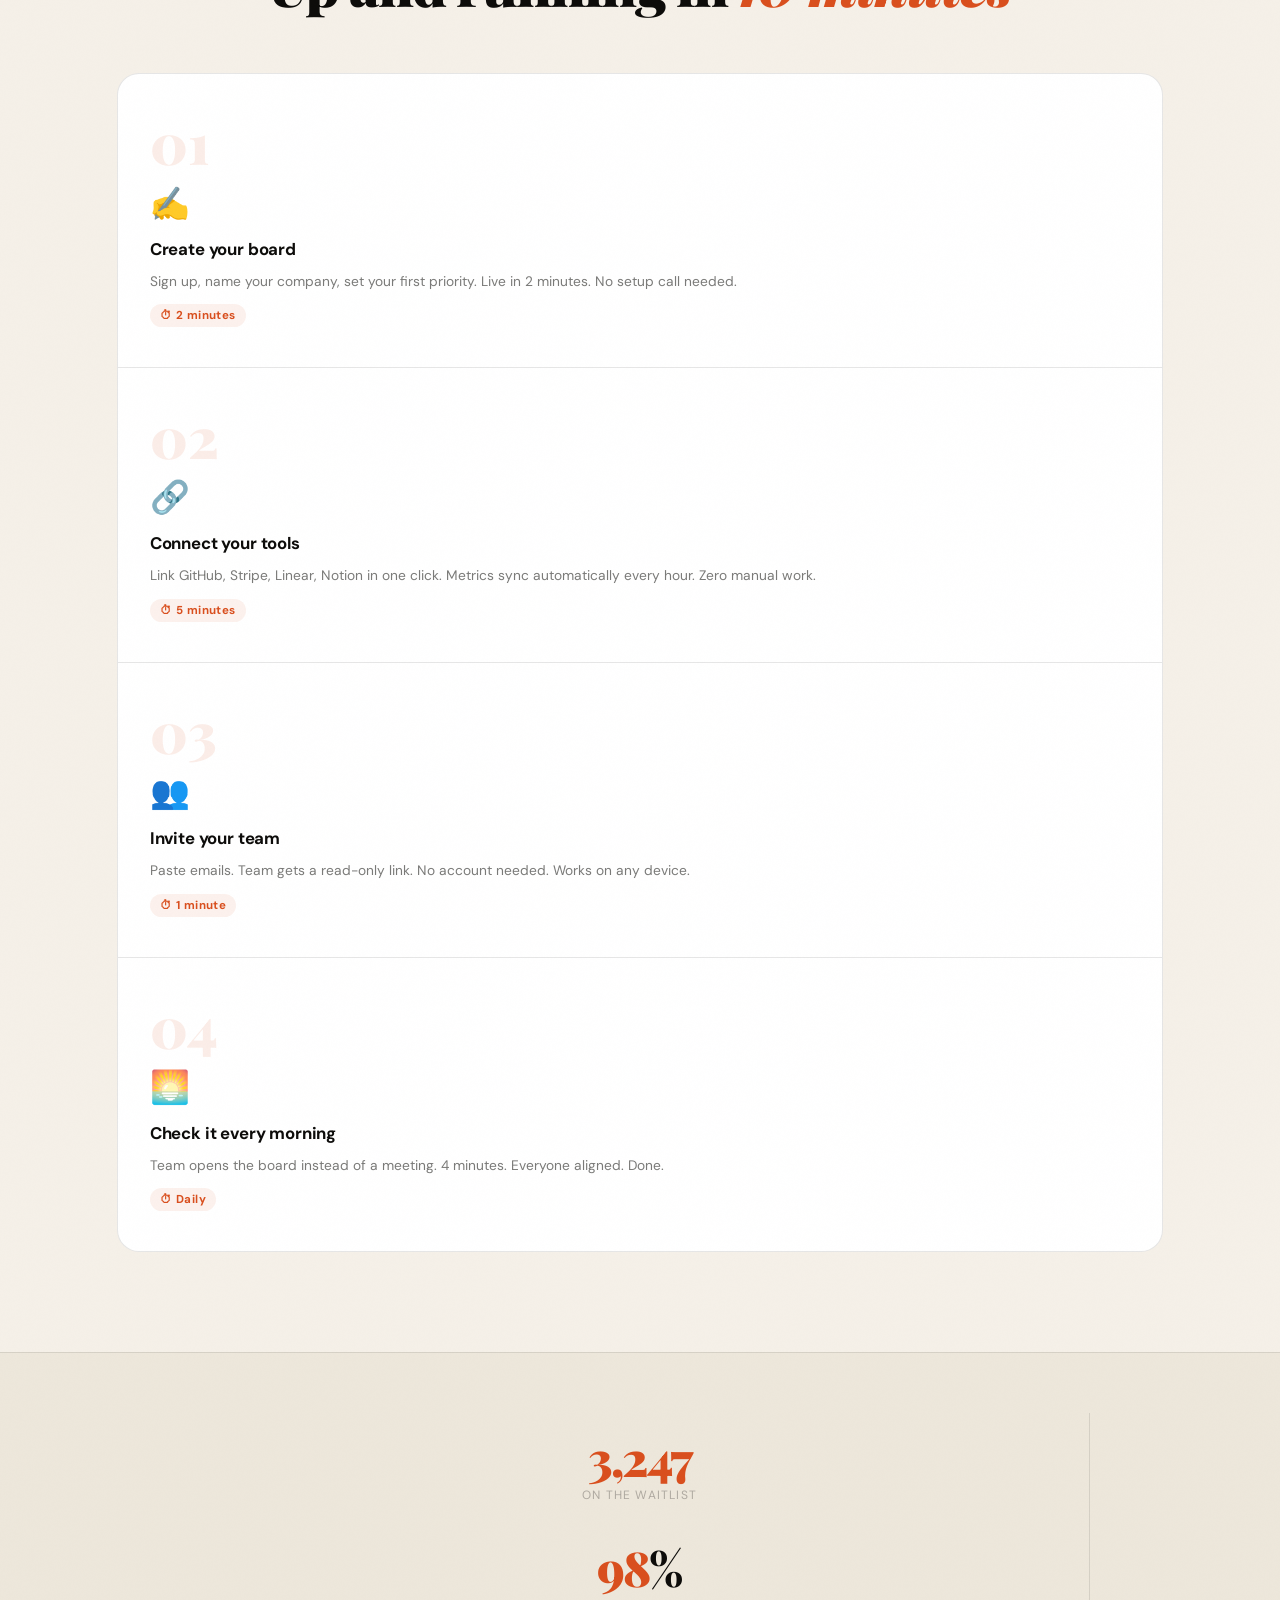
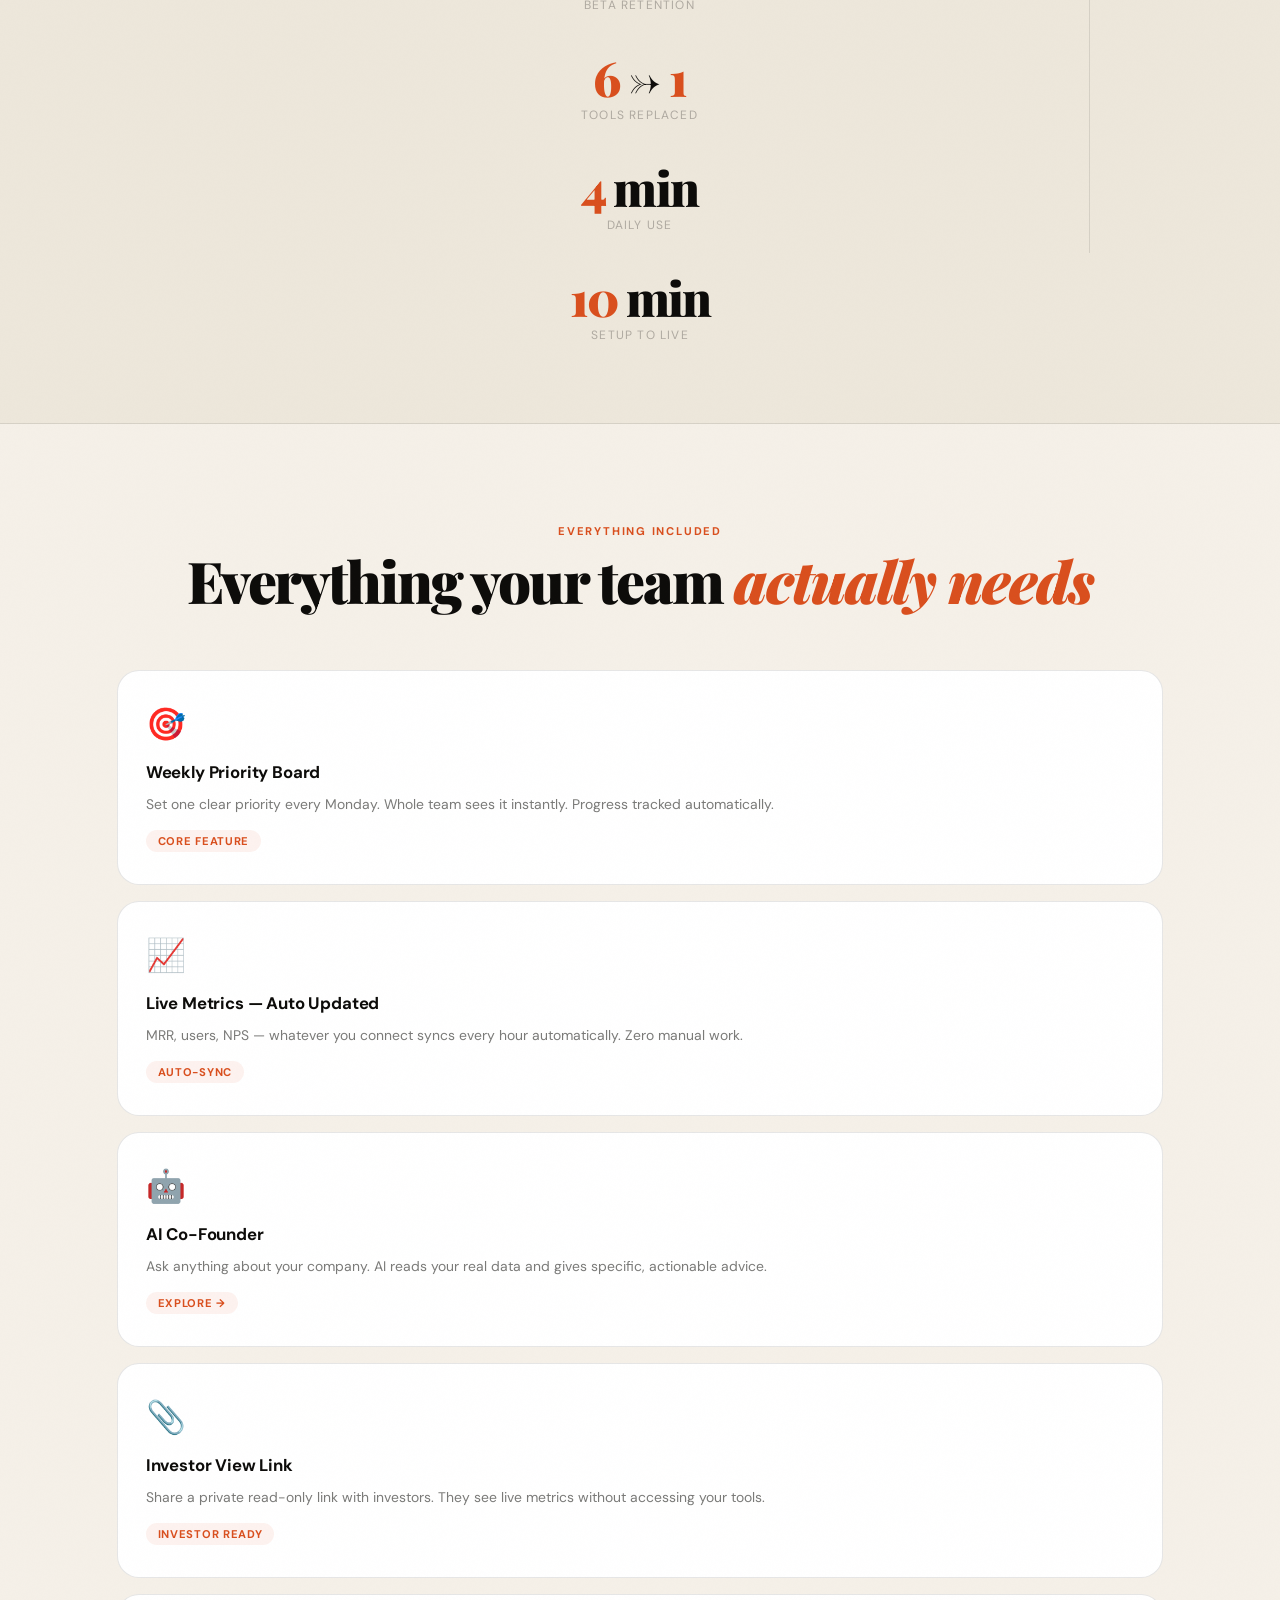
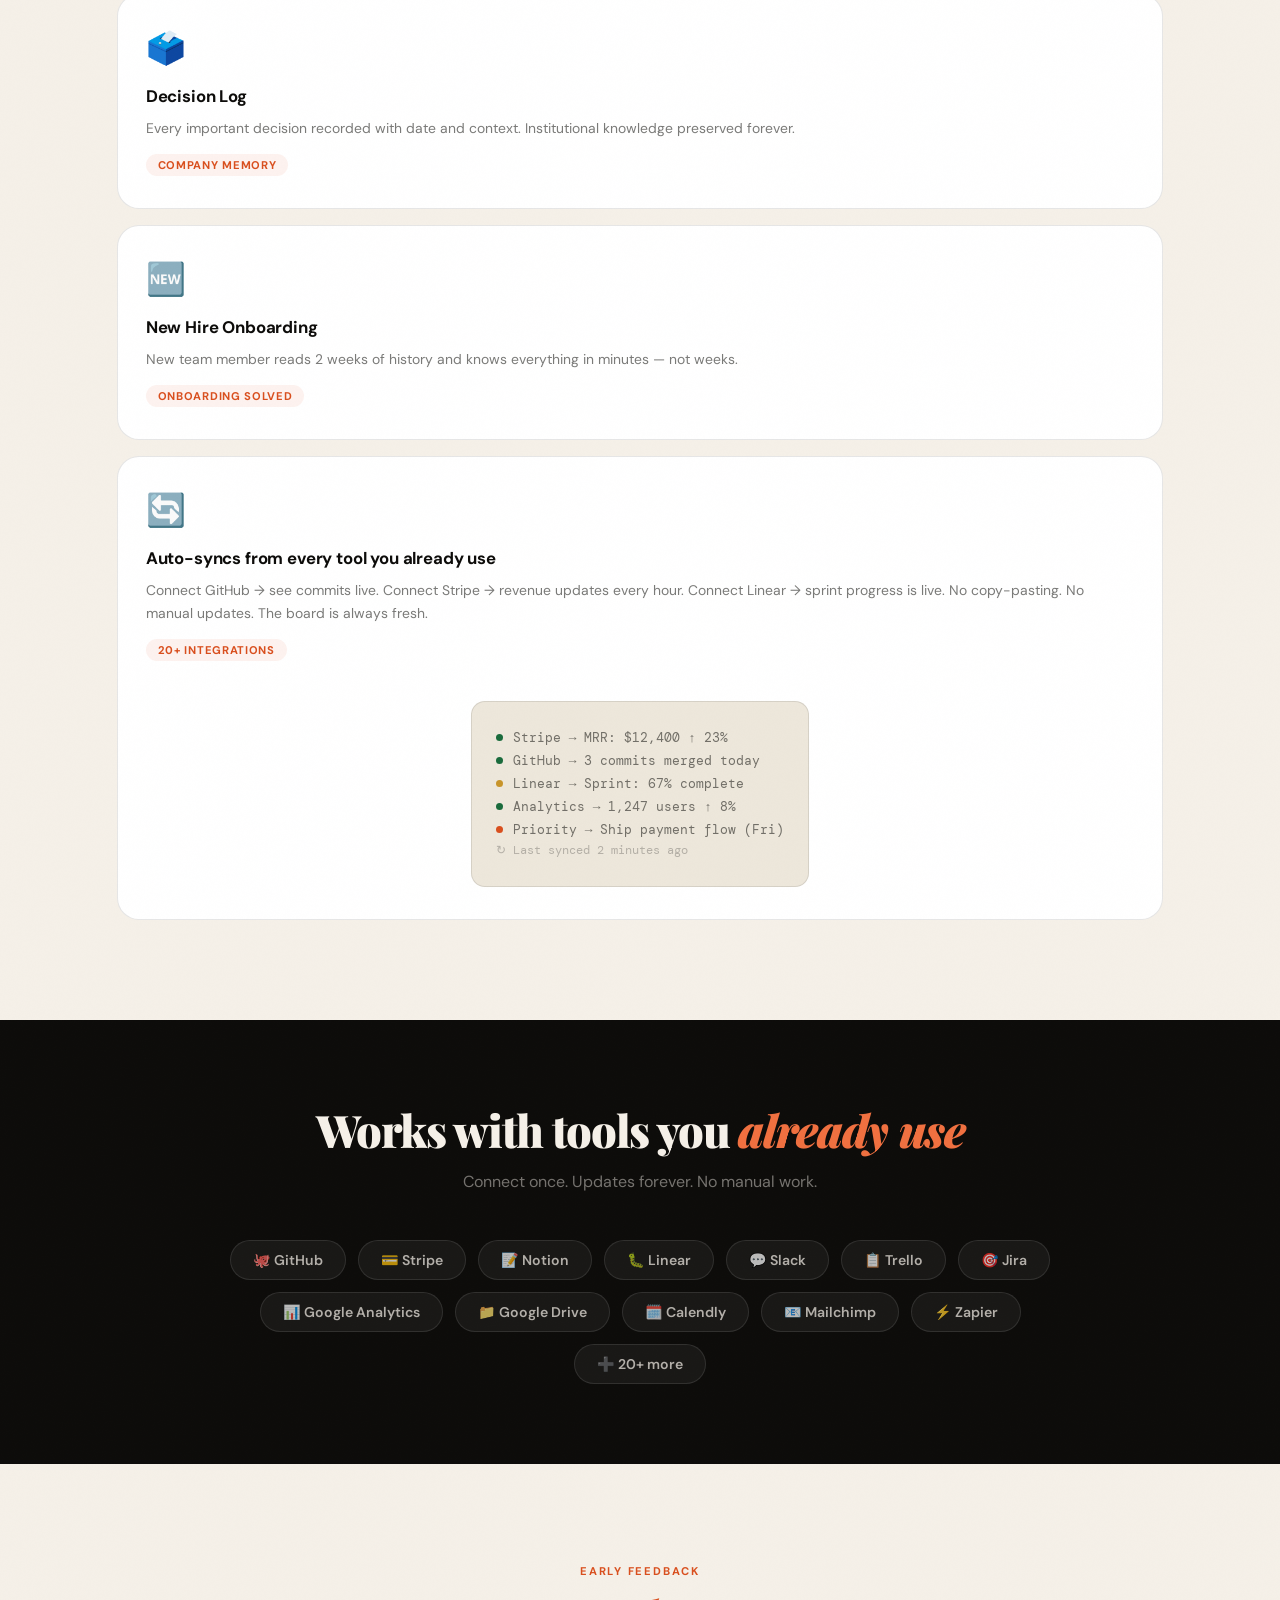
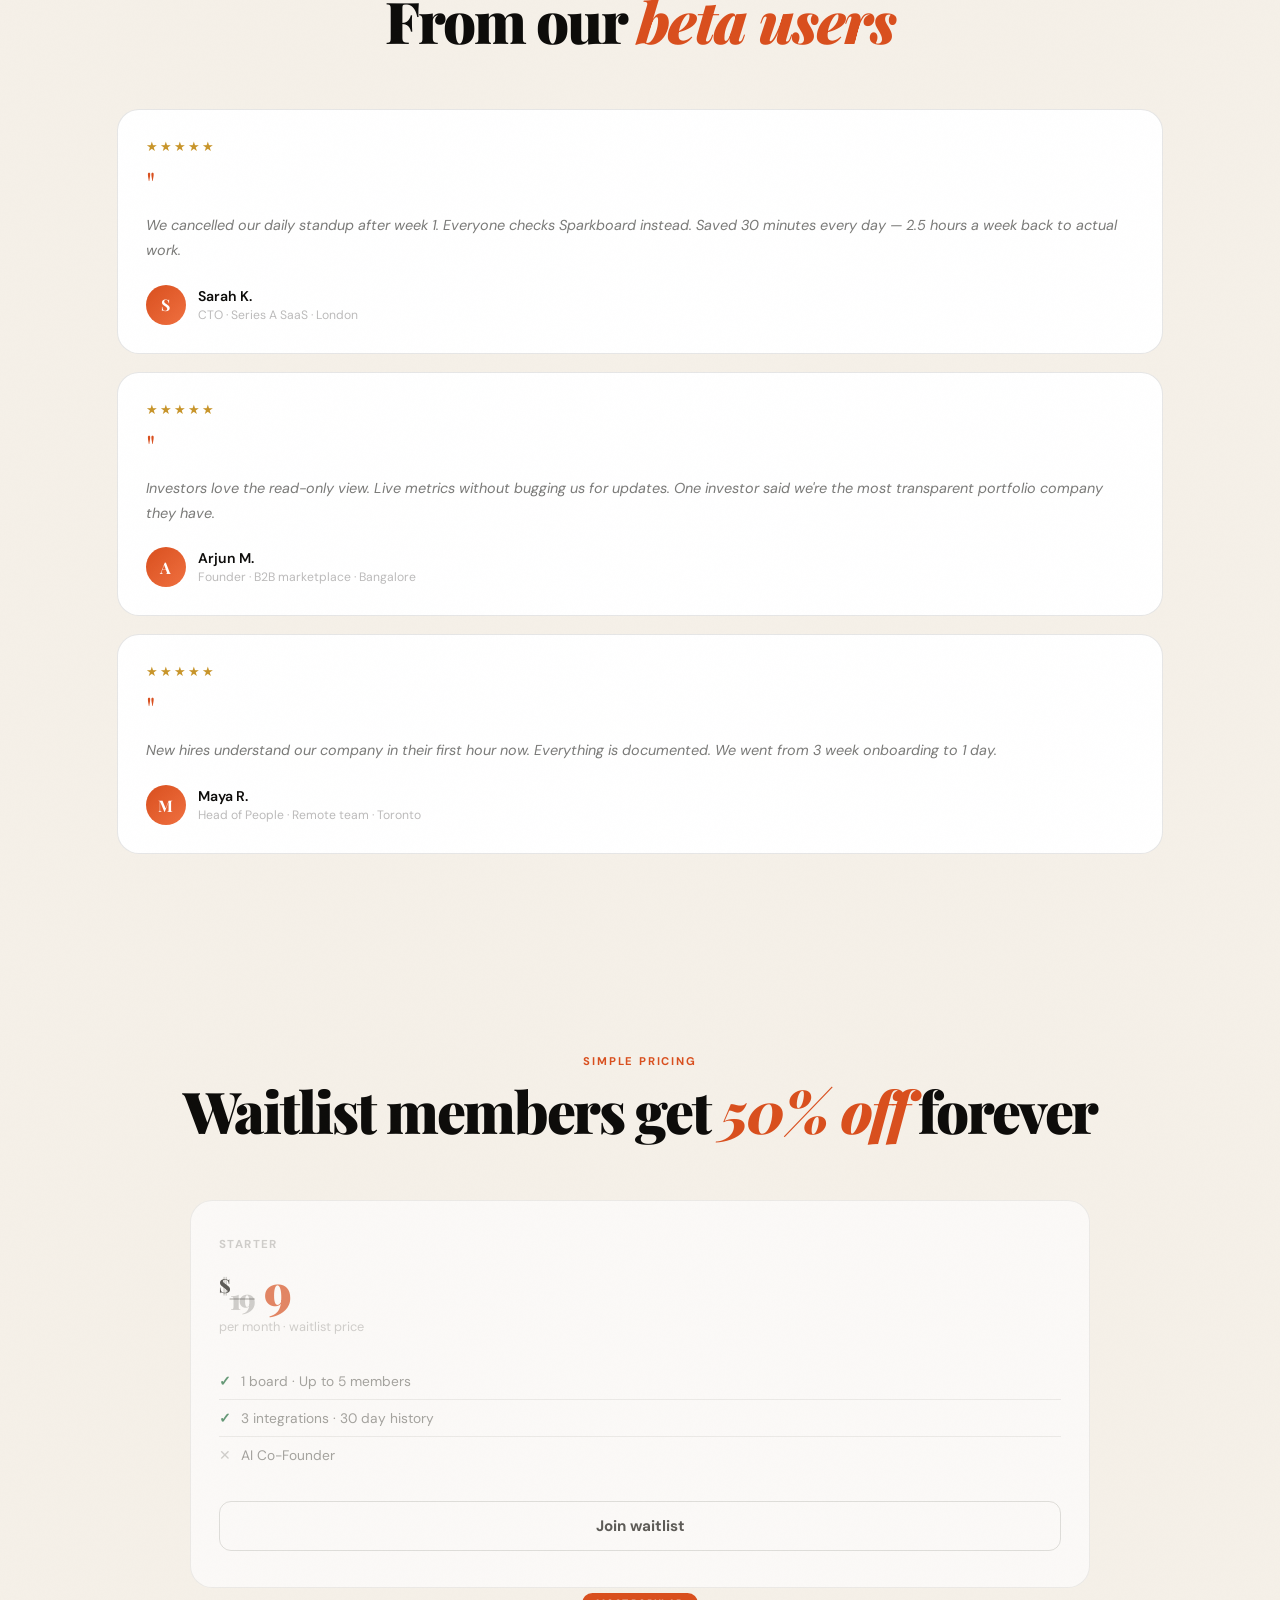
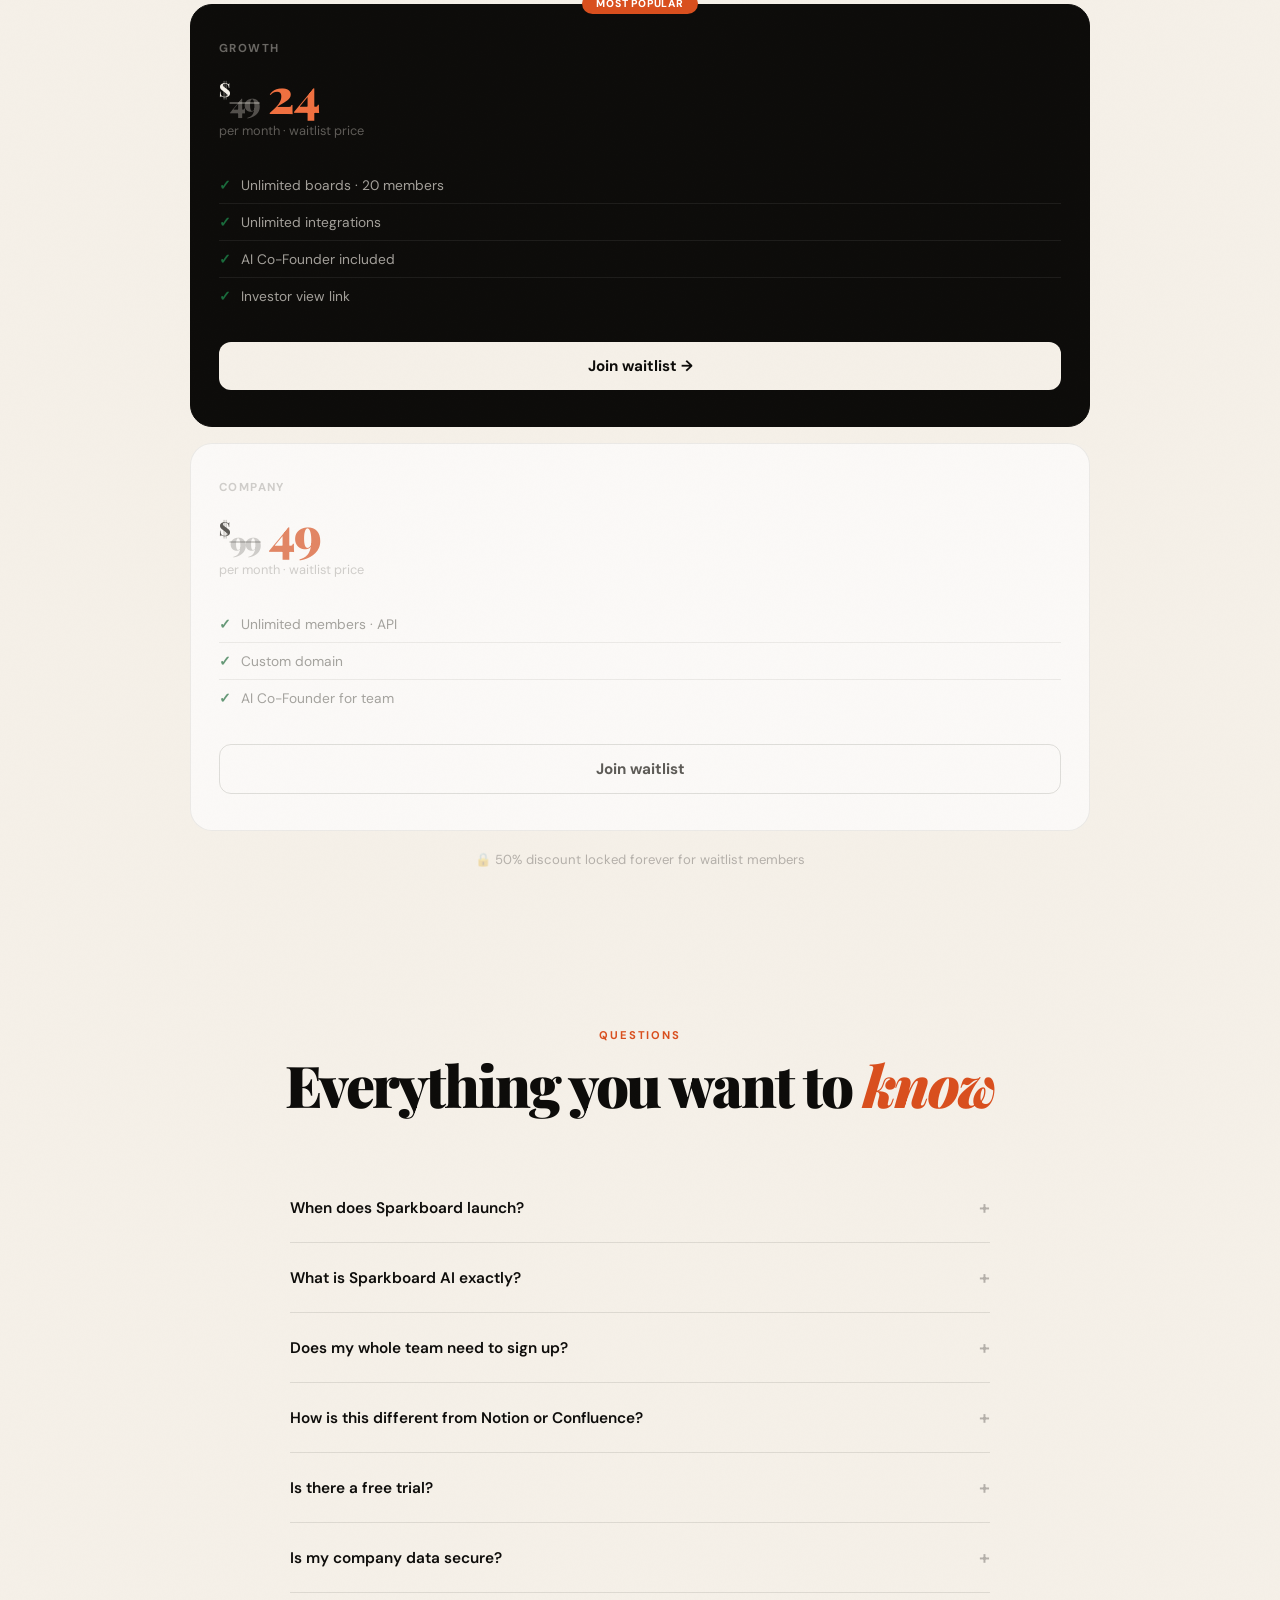
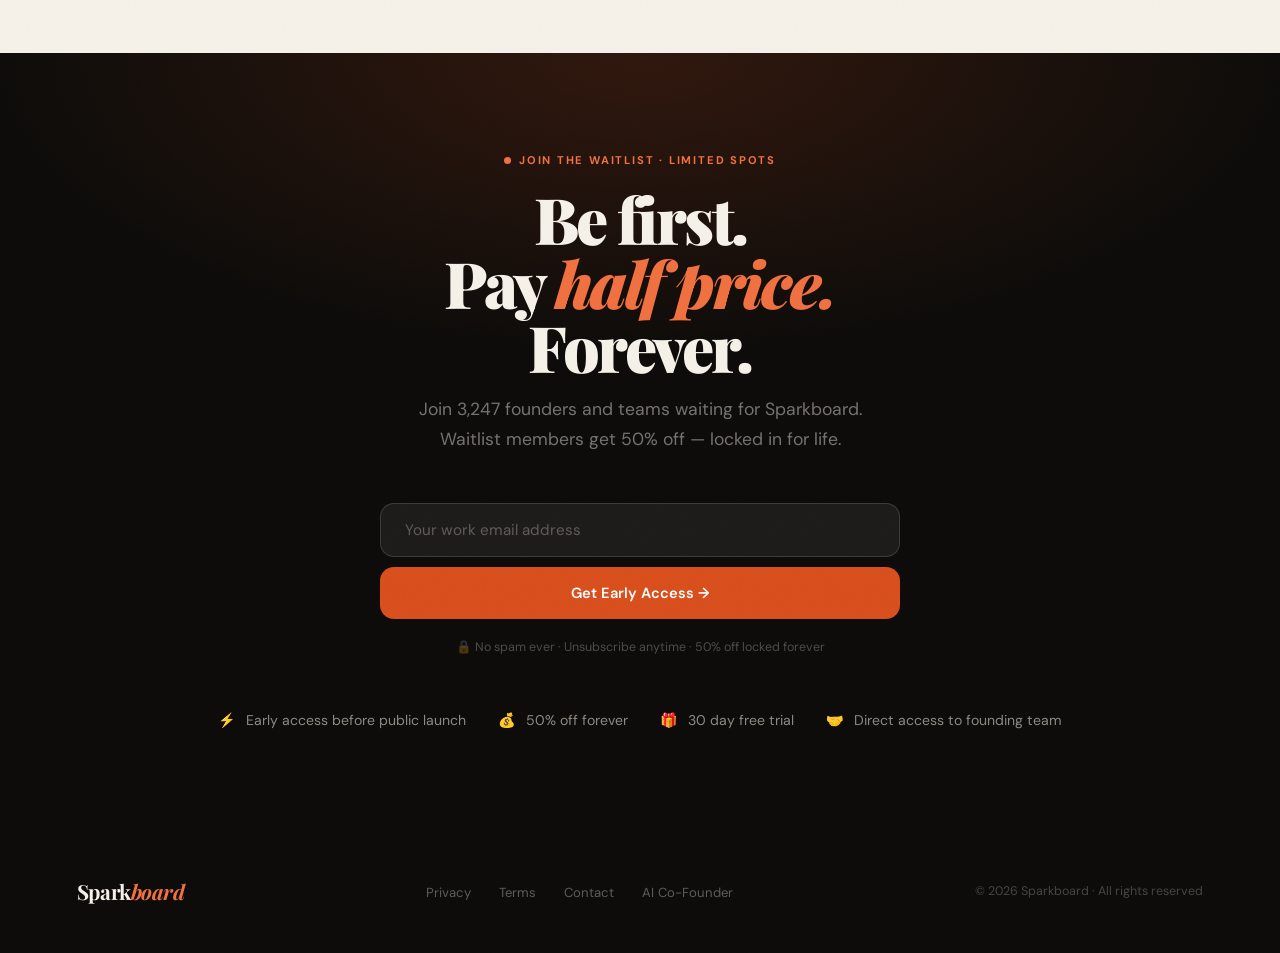
==== commit 6ff5b6e7: "Update index.html" ====
--- a/index.html
+++ b/index.html
@@ -691,6 +691,234 @@
   .ai-sp-chat,.ai-sp-caps { display:none; }
   .ai-spotlight-grid { grid-template-columns:1fr; }
 }
+/* MOBILE FIX — AI CO-FOUNDER PAGE */
+@media (max-width: 600px) {
+  #aiNav {
+    padding: 14px 18px;
+    gap: 10px;
+    overflow: hidden;
+  }
+
+  .logo-ai {
+    font-size: 1.05rem;
+    white-space: nowrap;
+  }
+
+  .nav-ai-badge {
+    display: none;
+  }
+
+  .nav-back-btn {
+    padding: 9px 13px;
+    font-size: 0.75rem;
+    white-space: nowrap;
+  }
+
+  .ai-hero {
+    min-height: auto;
+    padding: 105px 20px 64px;
+  }
+
+  .ai-hero-tag {
+    font-size: 0.62rem;
+    padding: 8px 13px;
+    margin-bottom: 24px;
+    max-width: 100%;
+    text-align: center;
+  }
+
+  .ai-hero h1 {
+    font-size: clamp(2.85rem, 13vw, 4.2rem);
+    line-height: 0.95;
+    letter-spacing: -0.055em;
+    margin-bottom: 22px;
+  }
+
+  .ai-hero-sub {
+    font-size: 1rem;
+    line-height: 1.65;
+    max-width: 335px;
+    margin-bottom: 28px;
+  }
+
+  .ai-hero-ctas {
+    flex-direction: column;
+    width: 100%;
+    max-width: 335px;
+    margin-bottom: 34px;
+  }
+
+  .ai-btn-primary,
+  .ai-btn-ghost {
+    width: 100%;
+    padding: 14px 18px;
+    font-size: 0.9rem;
+  }
+
+  .caps-row {
+    max-width: 335px;
+    gap: 8px;
+  }
+
+  .cap-pill {
+    font-size: 0.72rem;
+    padding: 7px 11px;
+  }
+
+  .ai-section {
+    padding: 70px 20px;
+  }
+
+  .ai-title {
+    font-size: clamp(2.15rem, 10vw, 3.2rem);
+    line-height: 1;
+    margin-bottom: 34px;
+  }
+
+  .vs-grid {
+    grid-template-columns: 1fr;
+    gap: 16px;
+  }
+
+  .vs-divider-wrap {
+    display: none;
+  }
+
+  .vs-card {
+    padding: 24px 20px;
+  }
+
+  .ai-demo-section {
+    padding: 0 14px 70px;
+  }
+
+  .demo-shell {
+    border-radius: 18px;
+  }
+
+  .demo-bar {
+    padding: 12px 14px;
+    gap: 10px;
+  }
+
+  .demo-bar-title {
+    font-size: 0.65rem;
+    text-align: left;
+  }
+
+  .demo-live-badge {
+    display: none;
+  }
+
+  .demo-layout {
+    display: flex;
+    flex-direction: column;
+    height: auto;
+  }
+
+  .demo-sidebar {
+    max-height: none;
+    border-right: none;
+    border-bottom: 1px solid var(--ai-border);
+  }
+
+  .sb-head {
+    padding: 16px;
+  }
+
+  .sb-data,
+  .sb-topics {
+    display: none;
+  }
+
+  .chat-msgs {
+    padding: 16px;
+    max-height: 520px;
+  }
+
+  .ai-bubble {
+    max-width: 86%;
+    font-size: 0.82rem;
+    line-height: 1.55;
+    padding: 12px 14px;
+  }
+
+  .ai-mini-metrics,
+  .ex-metrics-row {
+    grid-template-columns: 1fr;
+  }
+
+  .quick-row {
+    padding: 0 14px 12px;
+    overflow-x: auto;
+    flex-wrap: nowrap;
+  }
+
+  .quick-btn {
+    flex-shrink: 0;
+    font-size: 0.72rem;
+    padding: 7px 12px;
+  }
+
+  .chat-inp-wrap {
+    padding: 12px 14px 16px;
+  }
+
+  .chat-inp-row {
+    border-radius: 16px;
+    padding: 8px 8px 8px 14px;
+  }
+
+  .ai-caps-grid,
+  .ex-panel.show {
+    grid-template-columns: 1fr;
+  }
+
+  .ai-cap-card,
+  .ex-q-card,
+  .ex-a-card {
+    padding: 24px 20px;
+  }
+
+  .ex-tabs {
+    justify-content: flex-start;
+    overflow-x: auto;
+    flex-wrap: nowrap;
+    padding-bottom: 6px;
+  }
+
+  .ex-tab {
+    flex-shrink: 0;
+    padding: 9px 16px;
+    font-size: 0.75rem;
+  }
+
+  .ai-wl-bar {
+    margin: 0 14px 70px;
+    padding: 34px 20px;
+  }
+
+  .ai-wl-title {
+    font-size: 2.15rem;
+    line-height: 1;
+  }
+
+  .ai-wl-form {
+    flex-direction: column;
+  }
+
+  .ai-wl-input,
+  .ai-wl-btn {
+    width: 100%;
+    border-radius: 14px;
+  }
+
+  .ai-footer {
+    flex-direction: column;
+    text-align: center;
+    padding: 28px 20px;
+  }
+}
 </style>
 </head>
 <body>
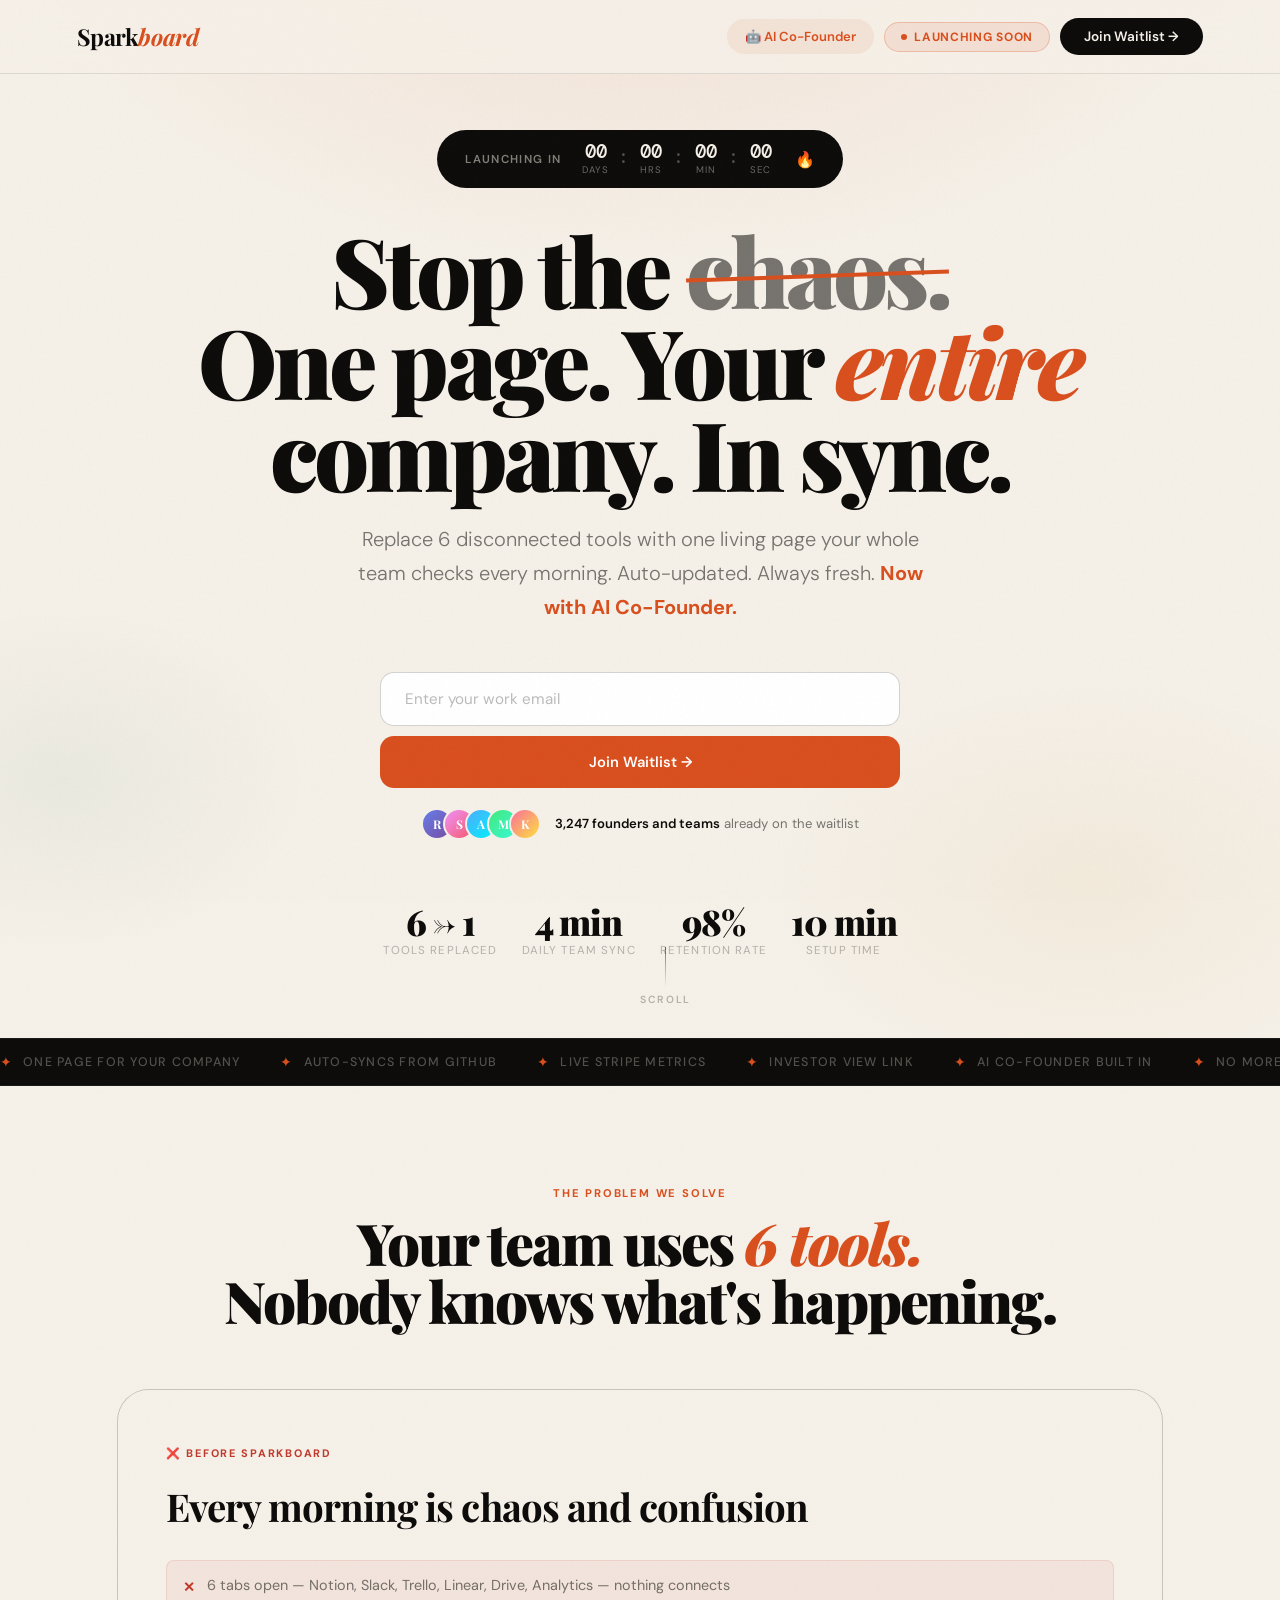
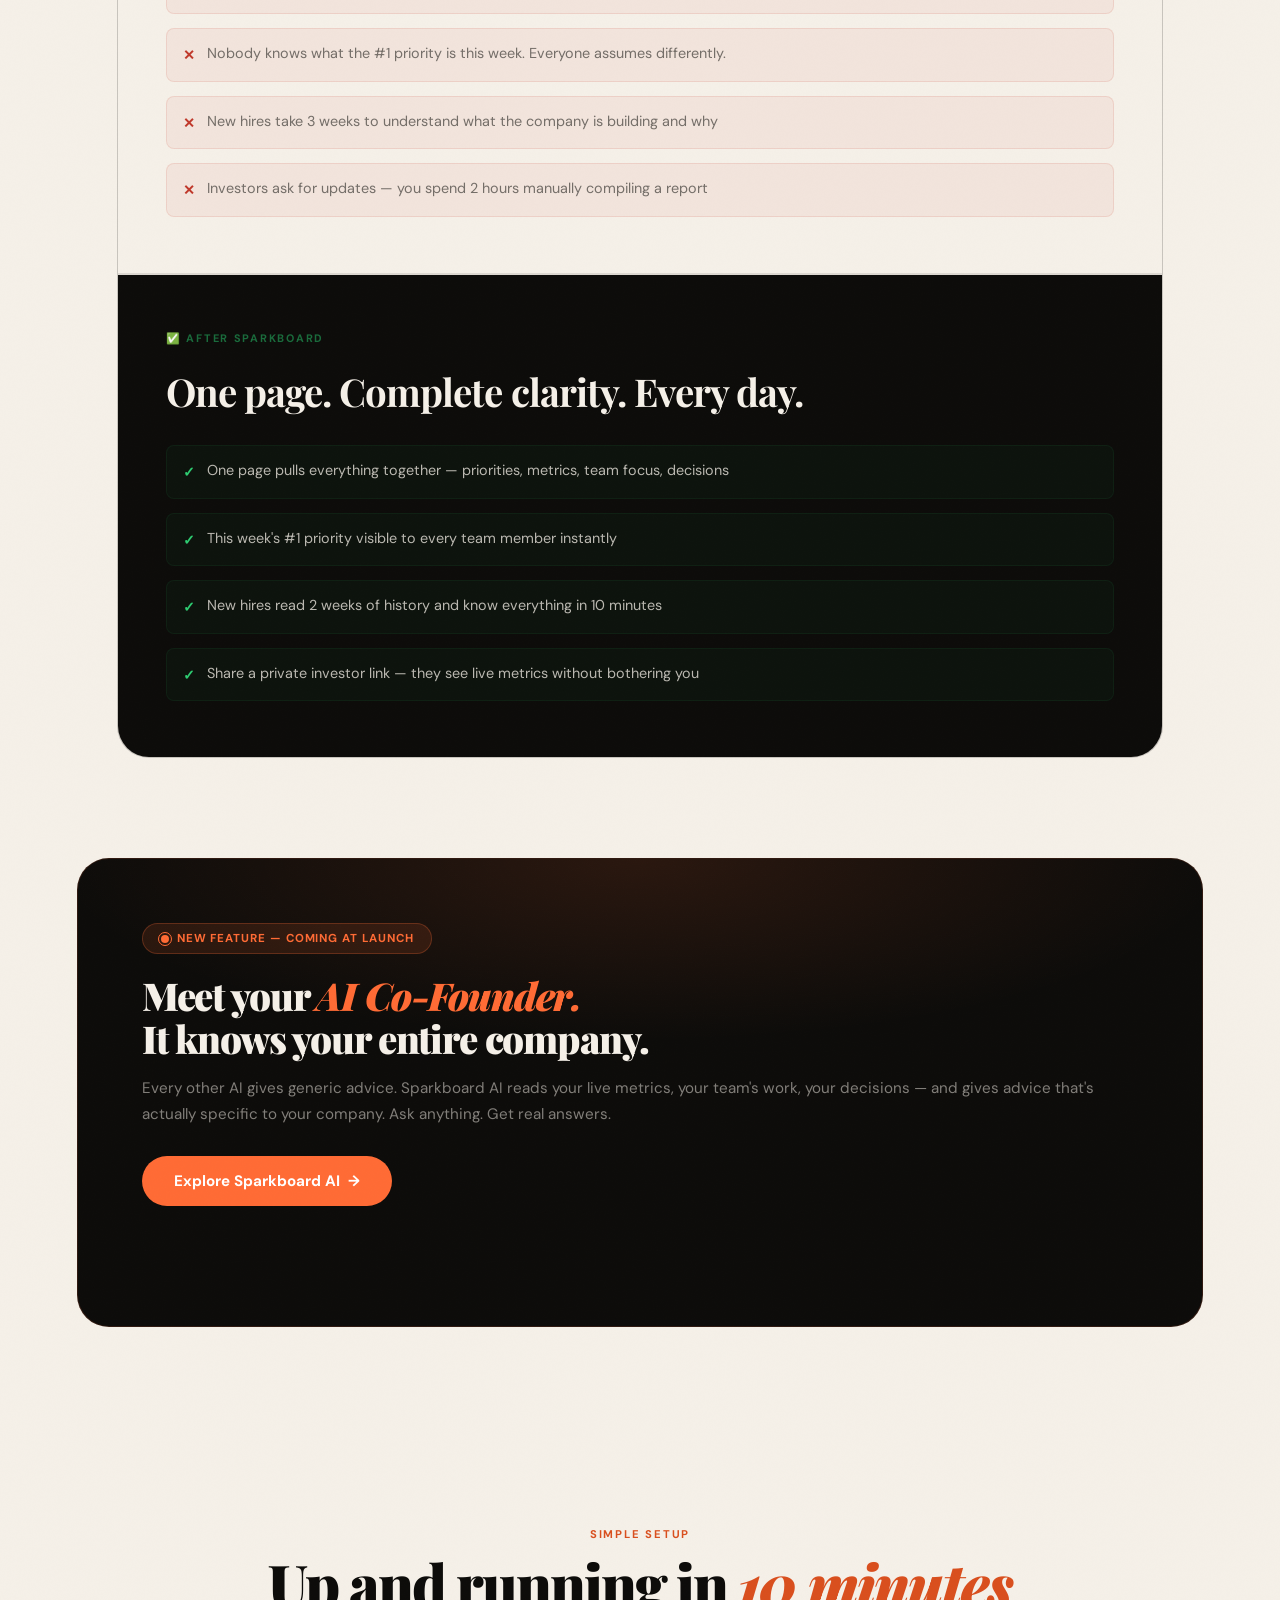
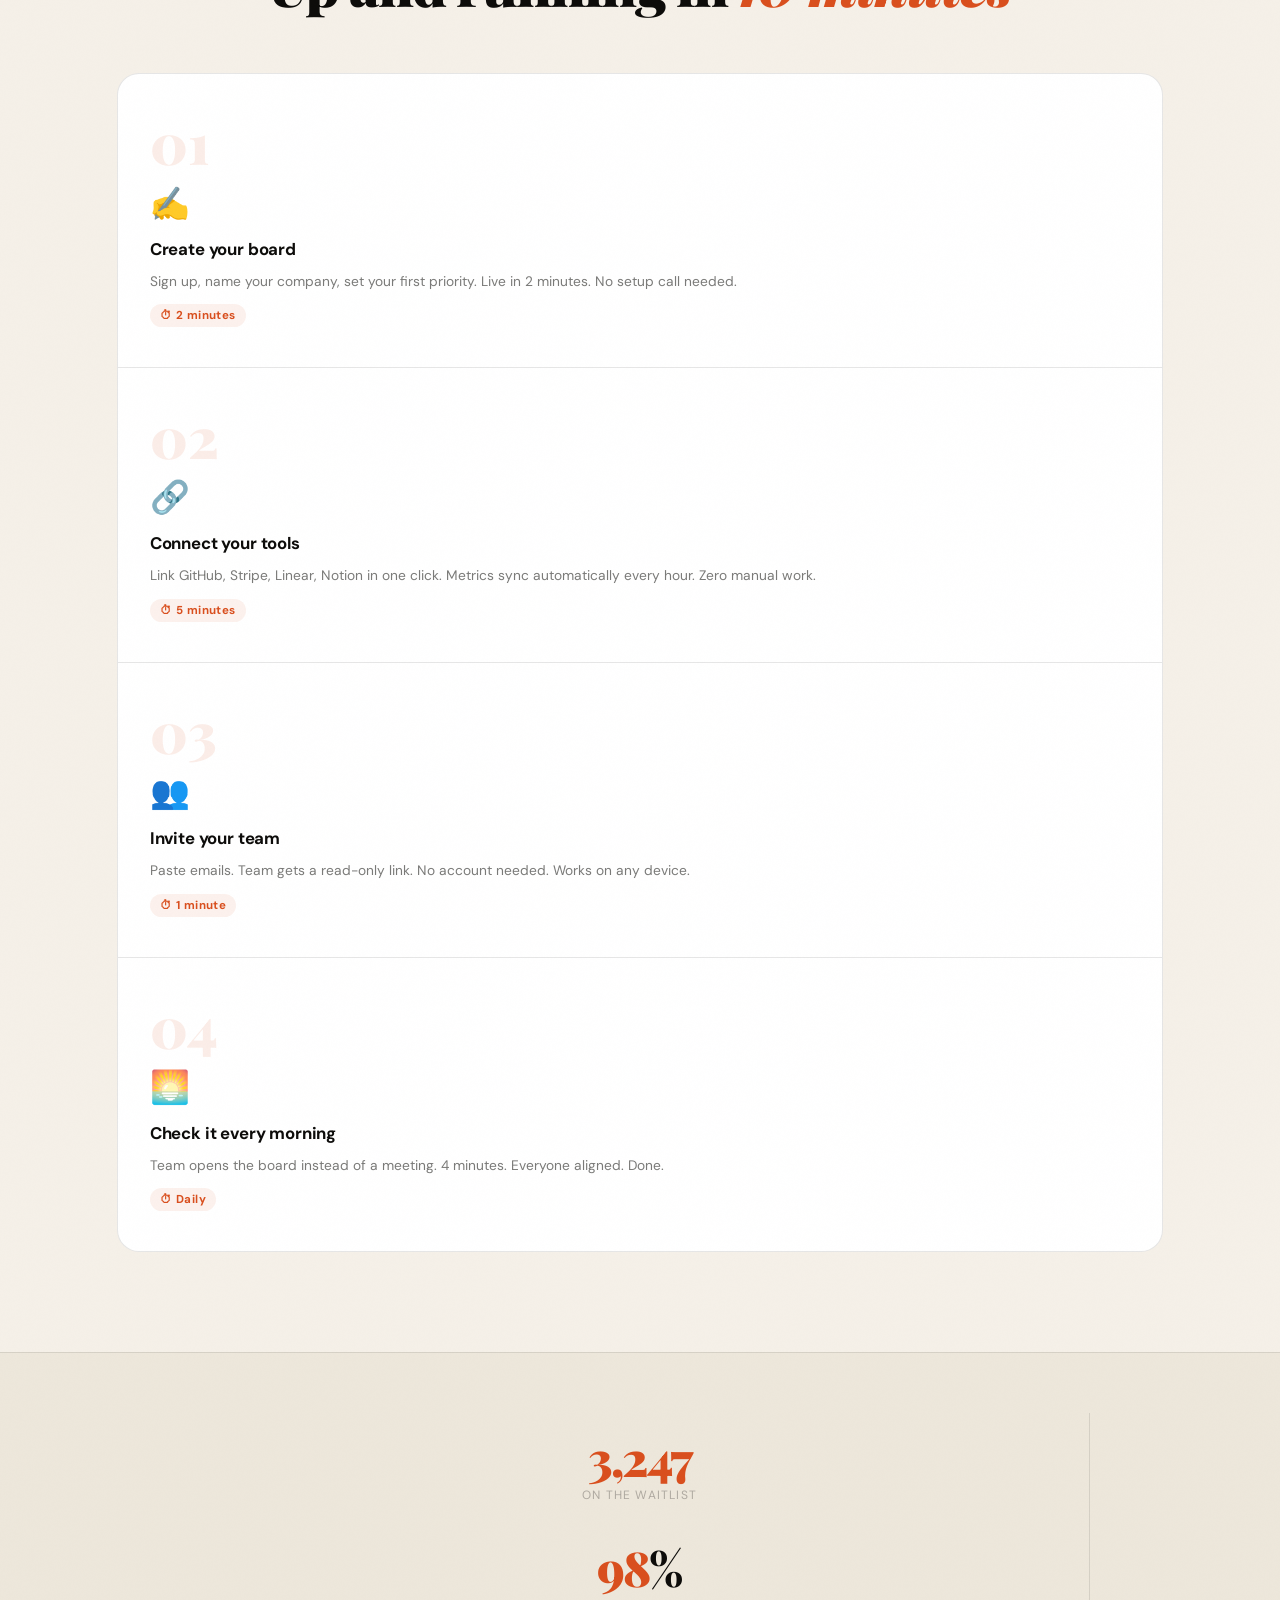
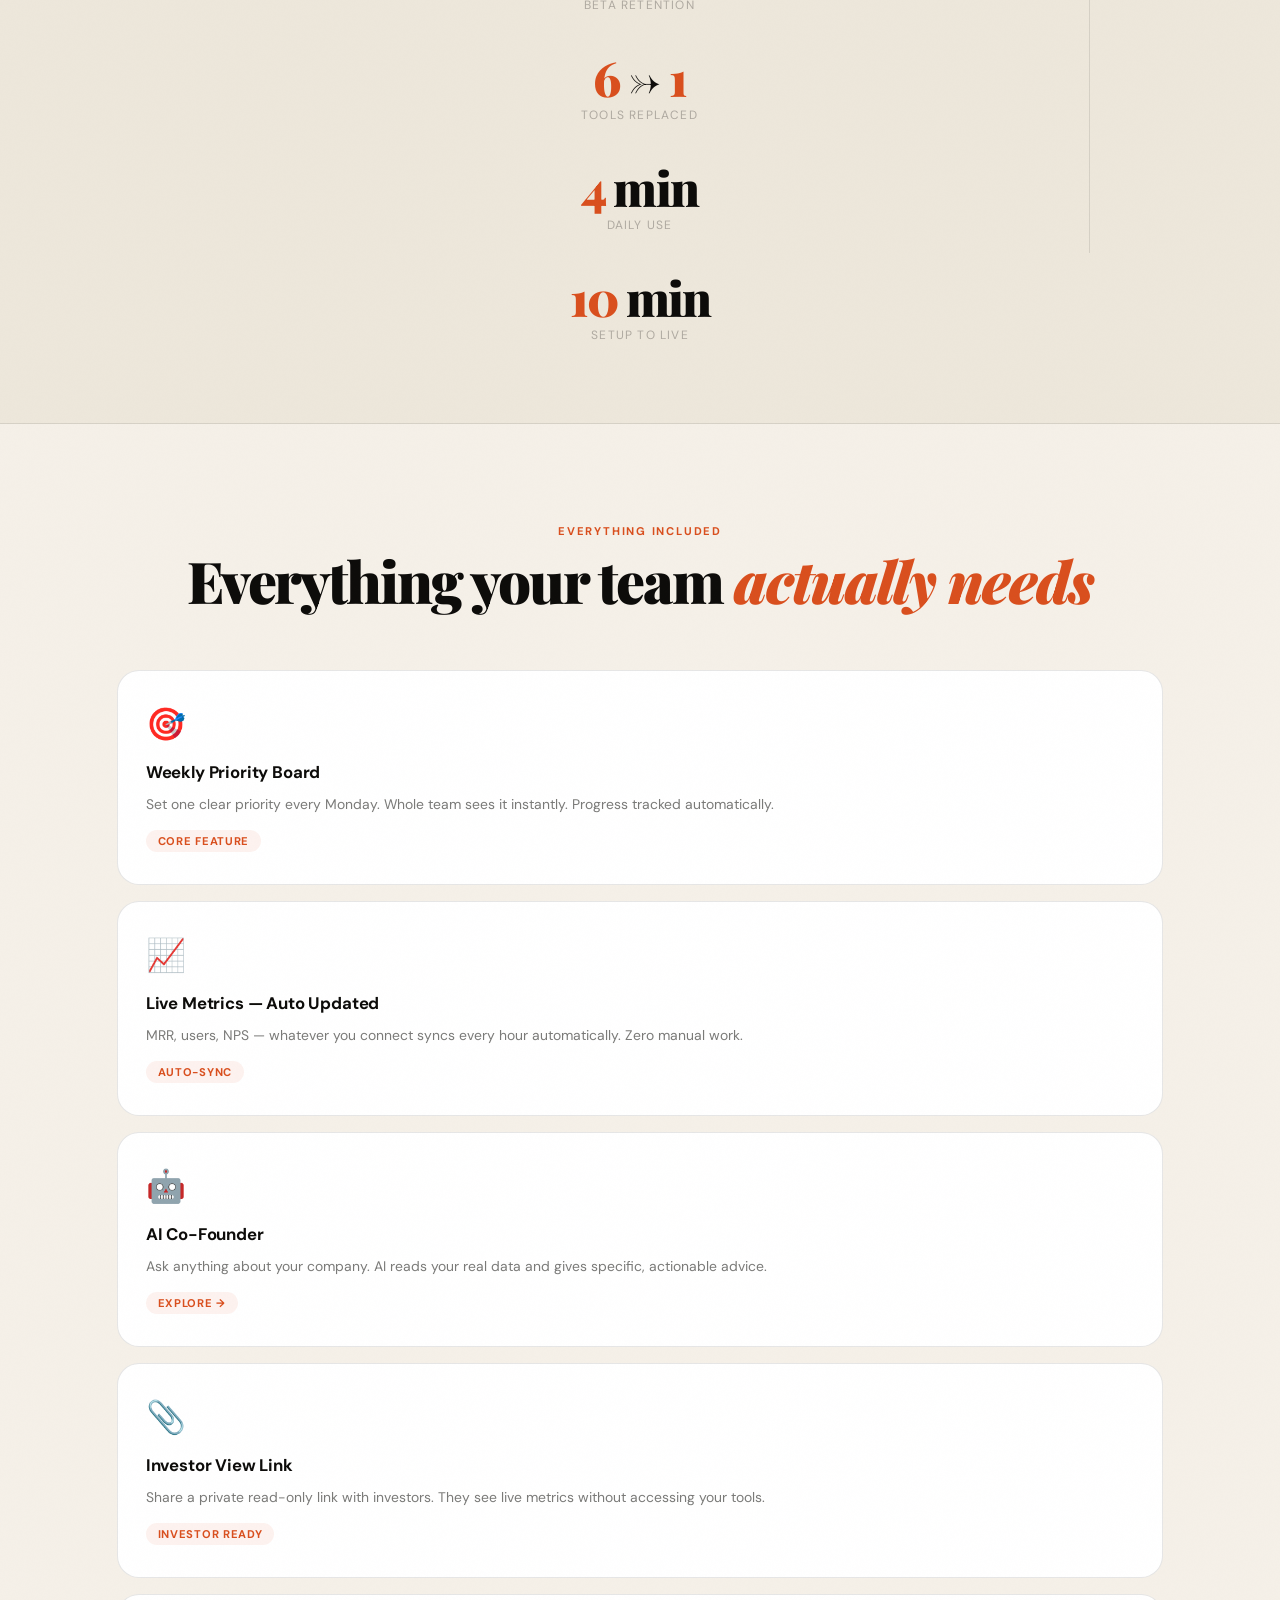
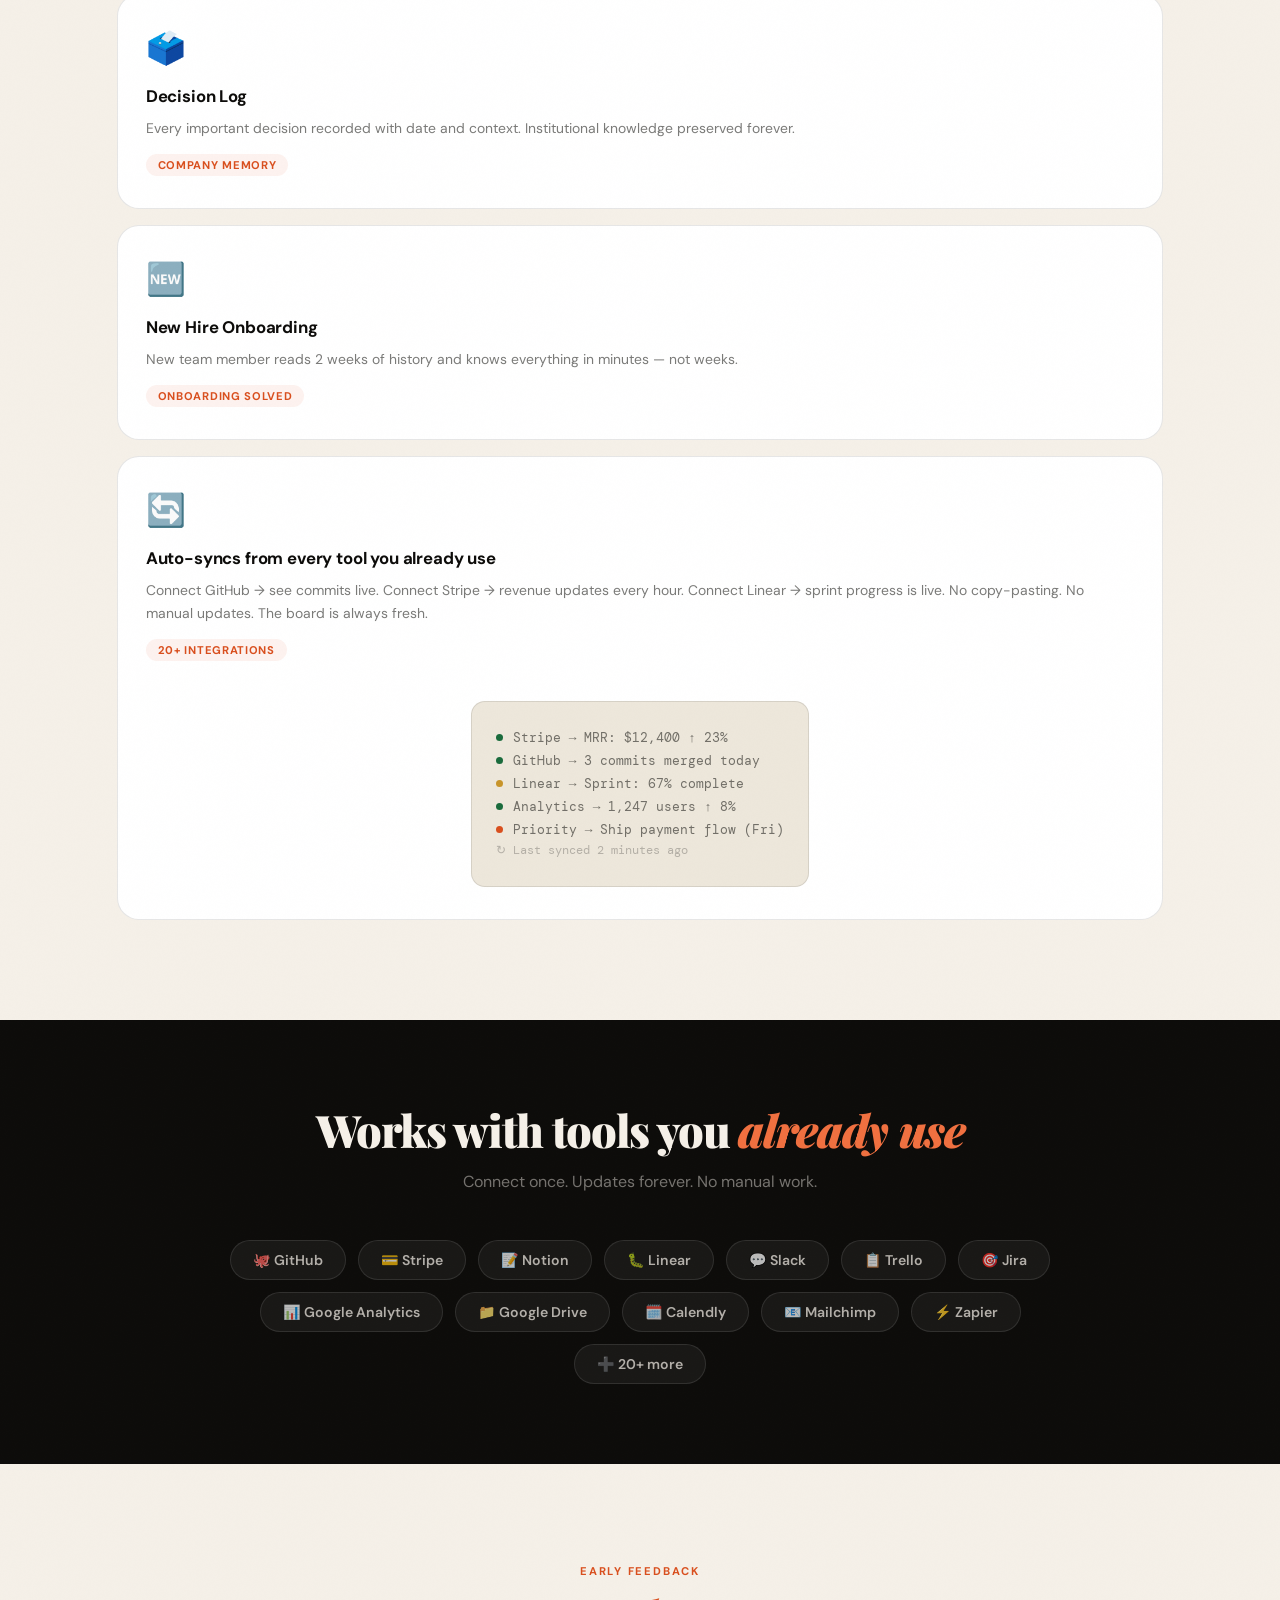
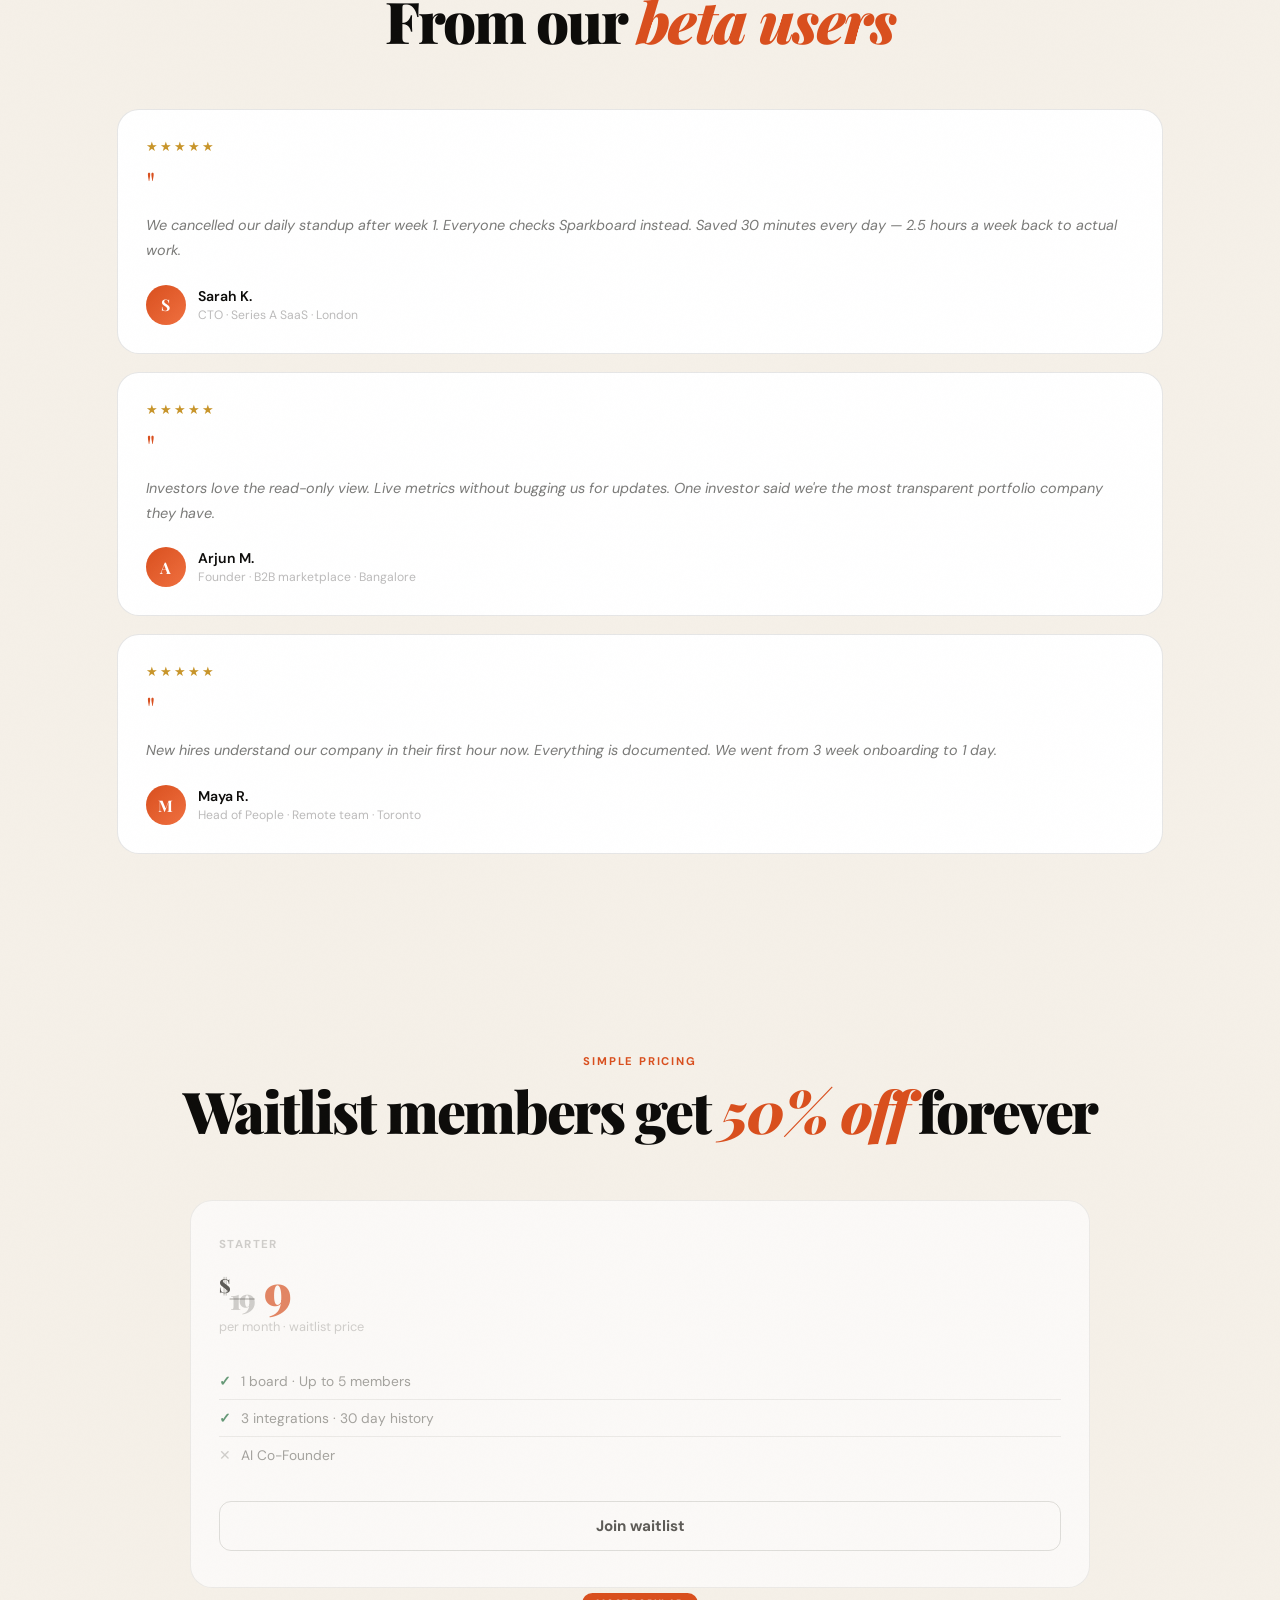
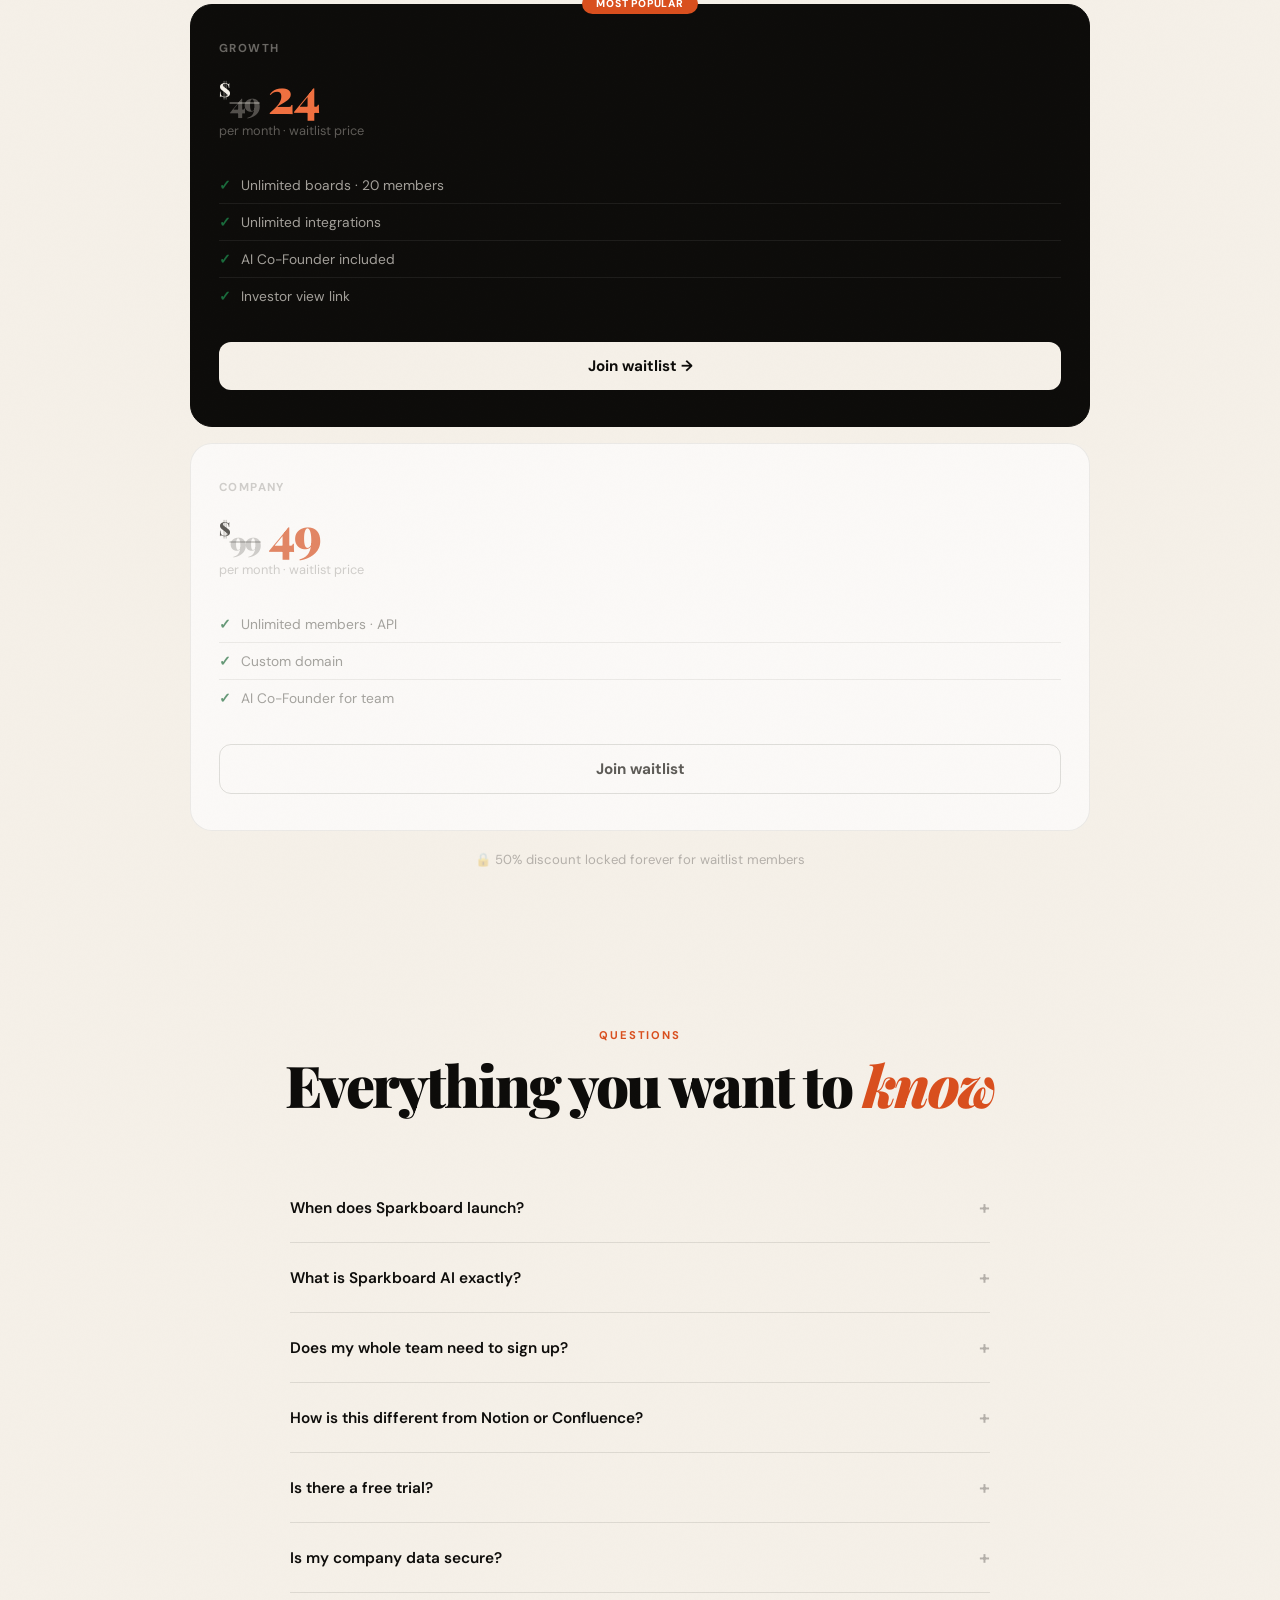
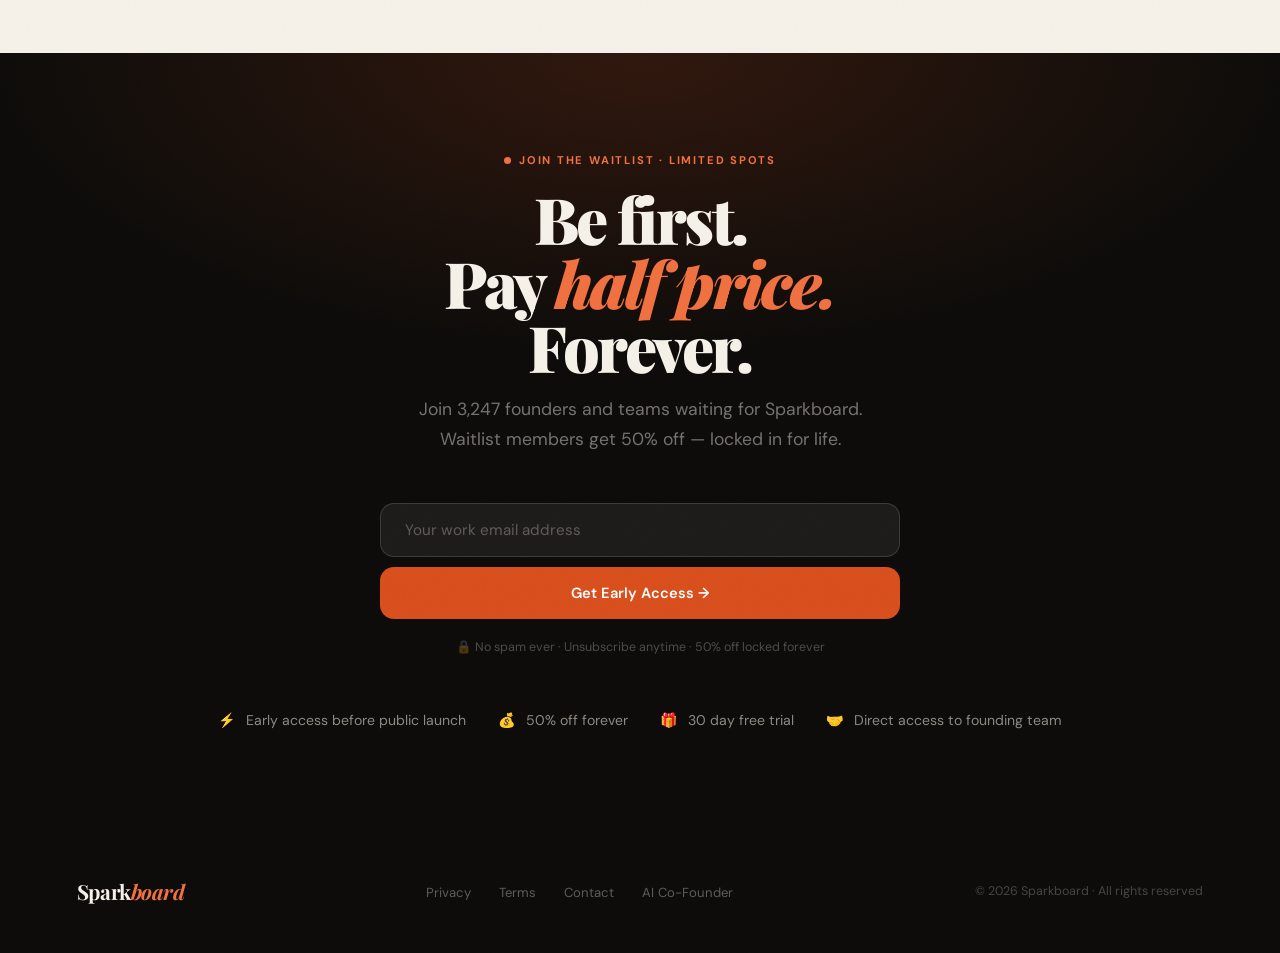
==== commit ab73590d: "Update index.html" ====
--- a/index.html
+++ b/index.html
@@ -33,7 +33,8 @@
 
 body {
   font-family:'DM Sans',sans-serif;
-  overflow-x:hidden; -webkit-font-smoothing:antialiased;
+  overflow-x:hidden;
+  overflow-y:auto; -webkit-font-smoothing:antialiased;
 }
 
 /* ══════════════════════════════════════
@@ -438,7 +439,12 @@
 .demo-bar-title { flex:1; text-align:center; font-size:0.82rem; font-weight:600; color:var(--ai-text3); font-family:'DM Mono',monospace; }
 .demo-live-badge { display:flex; align-items:center; gap:6px; font-size:0.72rem; font-weight:700; color:var(--ai-green); text-transform:uppercase; letter-spacing:0.08em; }
 .demo-live-dot { width:7px; height:7px; border-radius:50%; background:var(--ai-green); animation:pulse2 1.5s infinite; }
-.demo-layout { display:grid; grid-template-columns:280px 1fr; height:620px; }
+.demo-layout {
+  display: grid;
+  grid-template-columns: 280px 1fr;
+  height: auto;
+  min-height: 500px;
+}
 .demo-sidebar { border-right:1px solid var(--ai-border); display:flex; flex-direction:column; overflow:hidden; }
 .sb-head { padding:20px 18px; border-bottom:1px solid var(--ai-border); }
 .sb-ai-av { width:44px; height:44px; border-radius:14px; background:linear-gradient(135deg,var(--orange),var(--ai-gold)); display:flex; align-items:center; justify-content:center; font-size:1.3rem; margin-bottom:10px; }
@@ -456,7 +462,17 @@
 .sb-topic:hover { background:rgba(255,107,53,0.08); color:var(--ai-text2); border-color:rgba(255,107,53,0.15); }
 .sb-topic.active { background:rgba(255,107,53,0.1); color:var(--orange); border-color:rgba(255,107,53,0.2); }
 .chat-area { display:flex; flex-direction:column; }
-.chat-msgs { flex:1; padding:24px; overflow-y:auto; display:flex; flex-direction:column; gap:16px; scroll-behavior:smooth; }
+.chat-msgs {
+  flex: 1;
+  padding: 24px;
+  overflow-y: auto;
+  display: flex;
+  flex-direction: column;
+  gap: 16px;
+  scroll-behavior: smooth;
+  max-height: 400px;
+  -webkit-overflow-scrolling: touch;
+}
 .chat-msgs::-webkit-scrollbar { width:4px; }
 .chat-msgs::-webkit-scrollbar-thumb { background:rgba(255,255,255,0.1); border-radius:2px; }
 .ai-msg { display:flex; gap:12px; align-items:flex-start; }
@@ -694,29 +710,41 @@
 /* MOBILE FIX — AI CO-FOUNDER PAGE */
 @media (max-width: 600px) {
   #aiNav {
-    padding: 14px 18px;
-    gap: 10px;
+    padding: 12px 14px;
+    display: grid;
+    grid-template-columns: 1fr auto;
+    gap: 8px;
+    align-items: center;
     overflow: hidden;
   }
 
   .logo-ai {
-    font-size: 1.05rem;
+    font-size: 1.35rem;
+    line-height: 1;
     white-space: nowrap;
   }
 
   .nav-ai-badge {
-    display: none;
+    display: none !important;
   }
 
   .nav-back-btn {
-    padding: 9px 13px;
-    font-size: 0.75rem;
-    white-space: nowrap;
+    width: 82px;
+    height: 82px;
+    border-radius: 50%;
+    padding: 0;
+    font-size: 0.72rem;
+    line-height: 1.25;
+    text-align: center;
+    white-space: normal;
+    display: flex;
+    align-items: center;
+    justify-content: center;
   }
 
   .ai-hero {
     min-height: auto;
-    padding: 105px 20px 64px;
+    padding: 130px 20px 64px;
   }
 
   .ai-hero-tag {
@@ -733,7 +761,6 @@
     letter-spacing: -0.055em;
     margin-bottom: 22px;
   }
-
   .ai-hero-sub {
     font-size: 1rem;
     line-height: 1.65;
